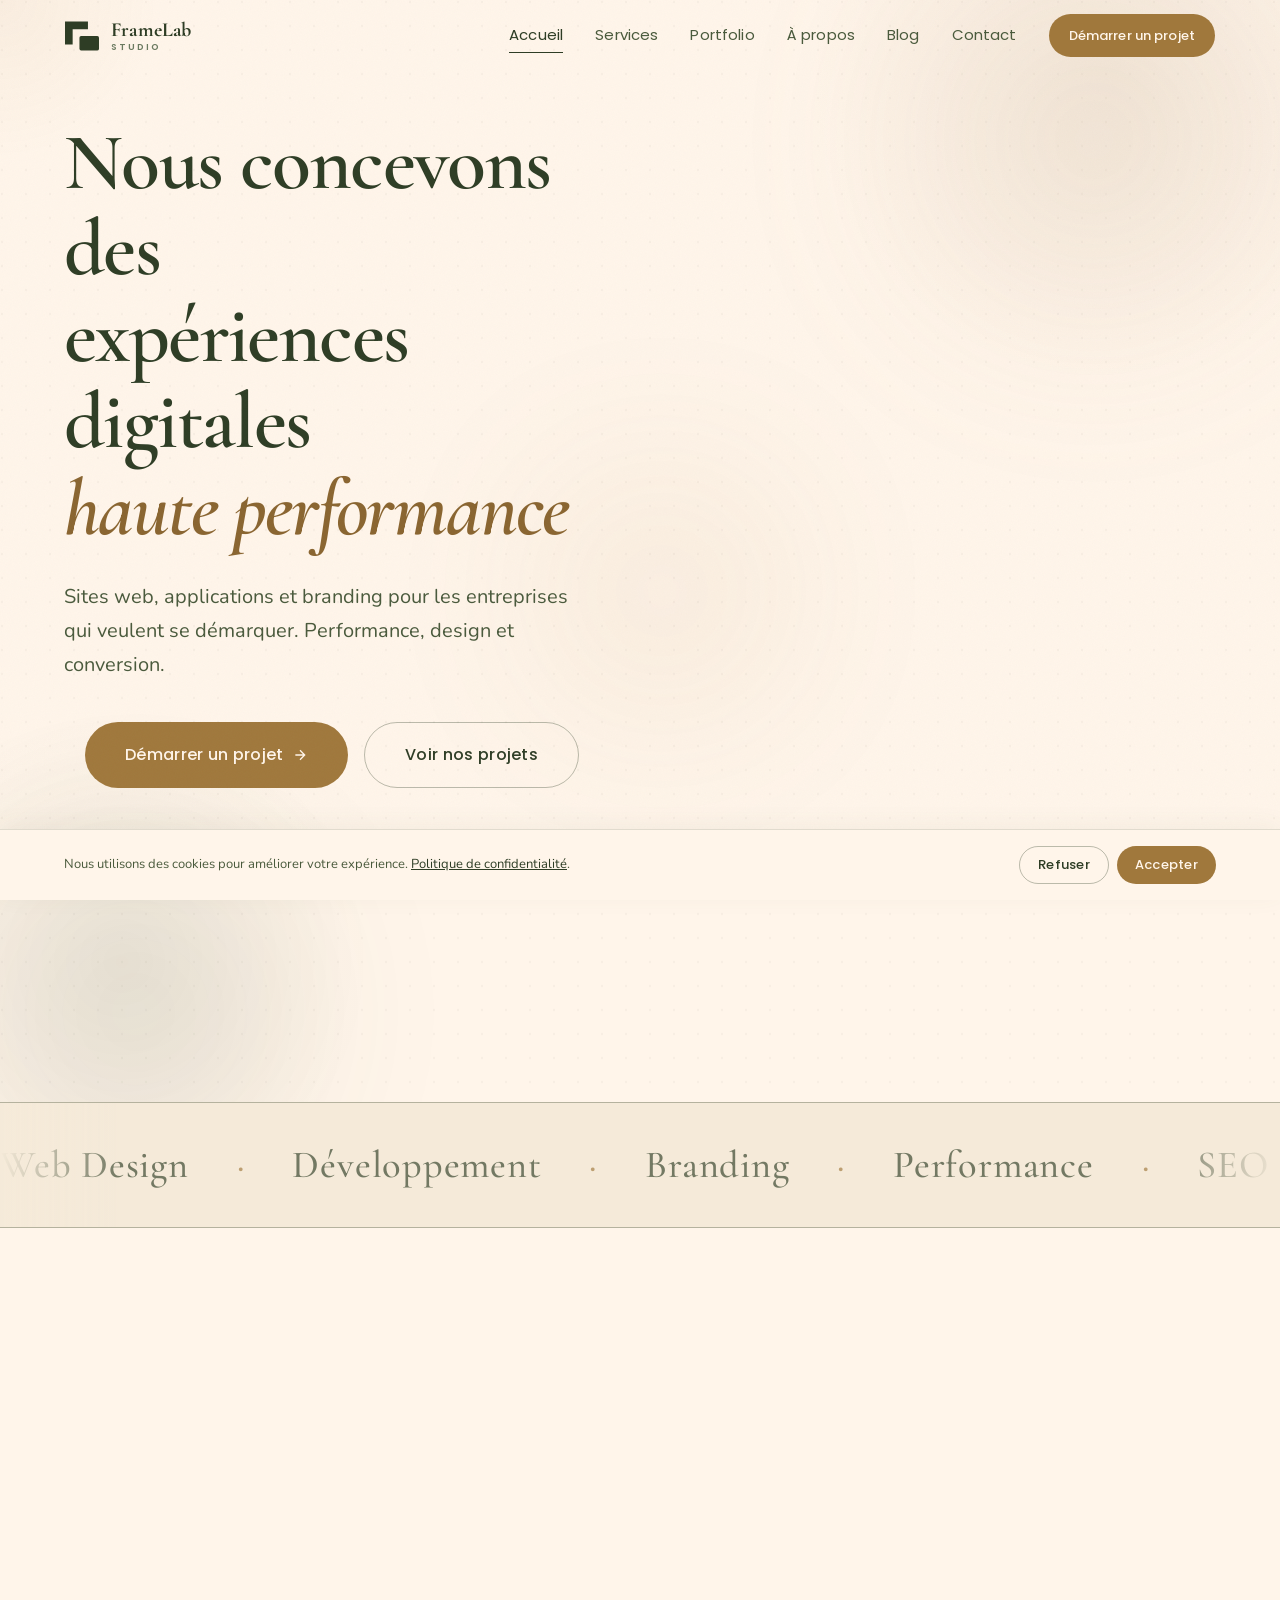
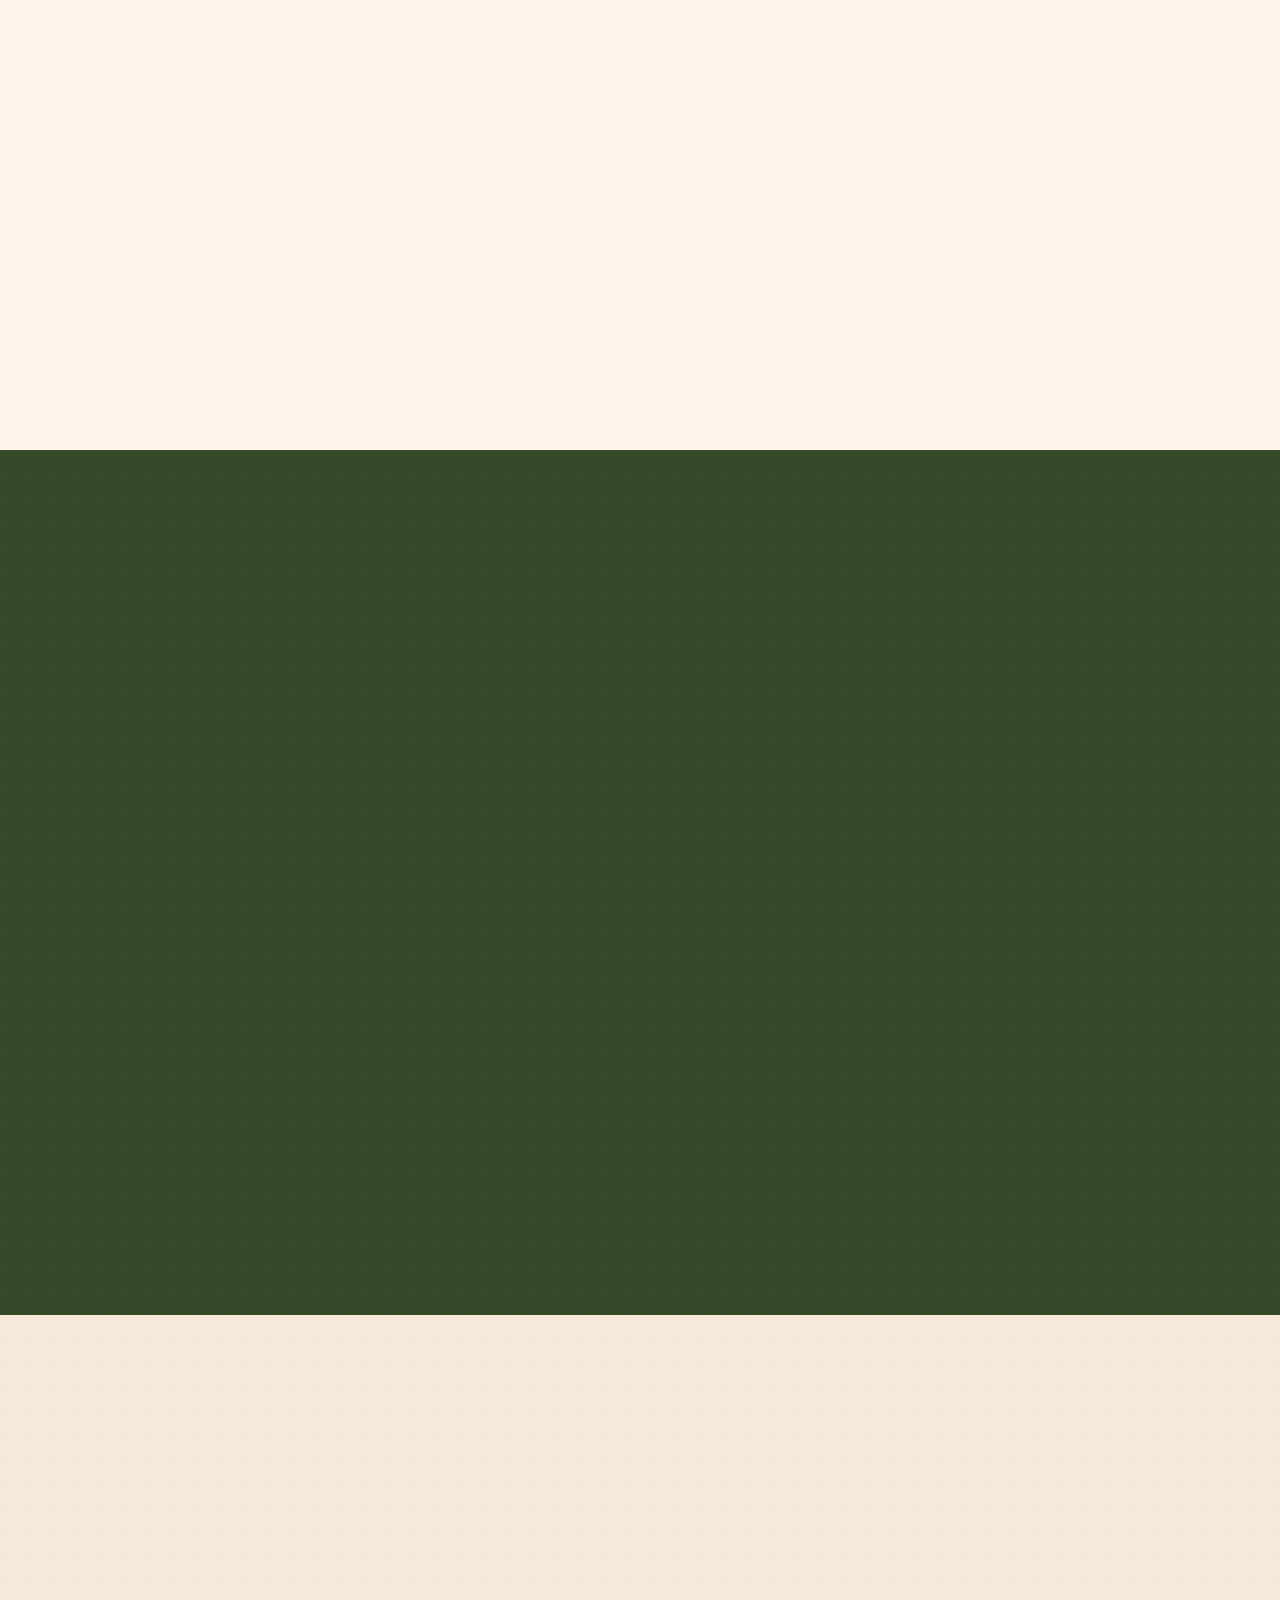
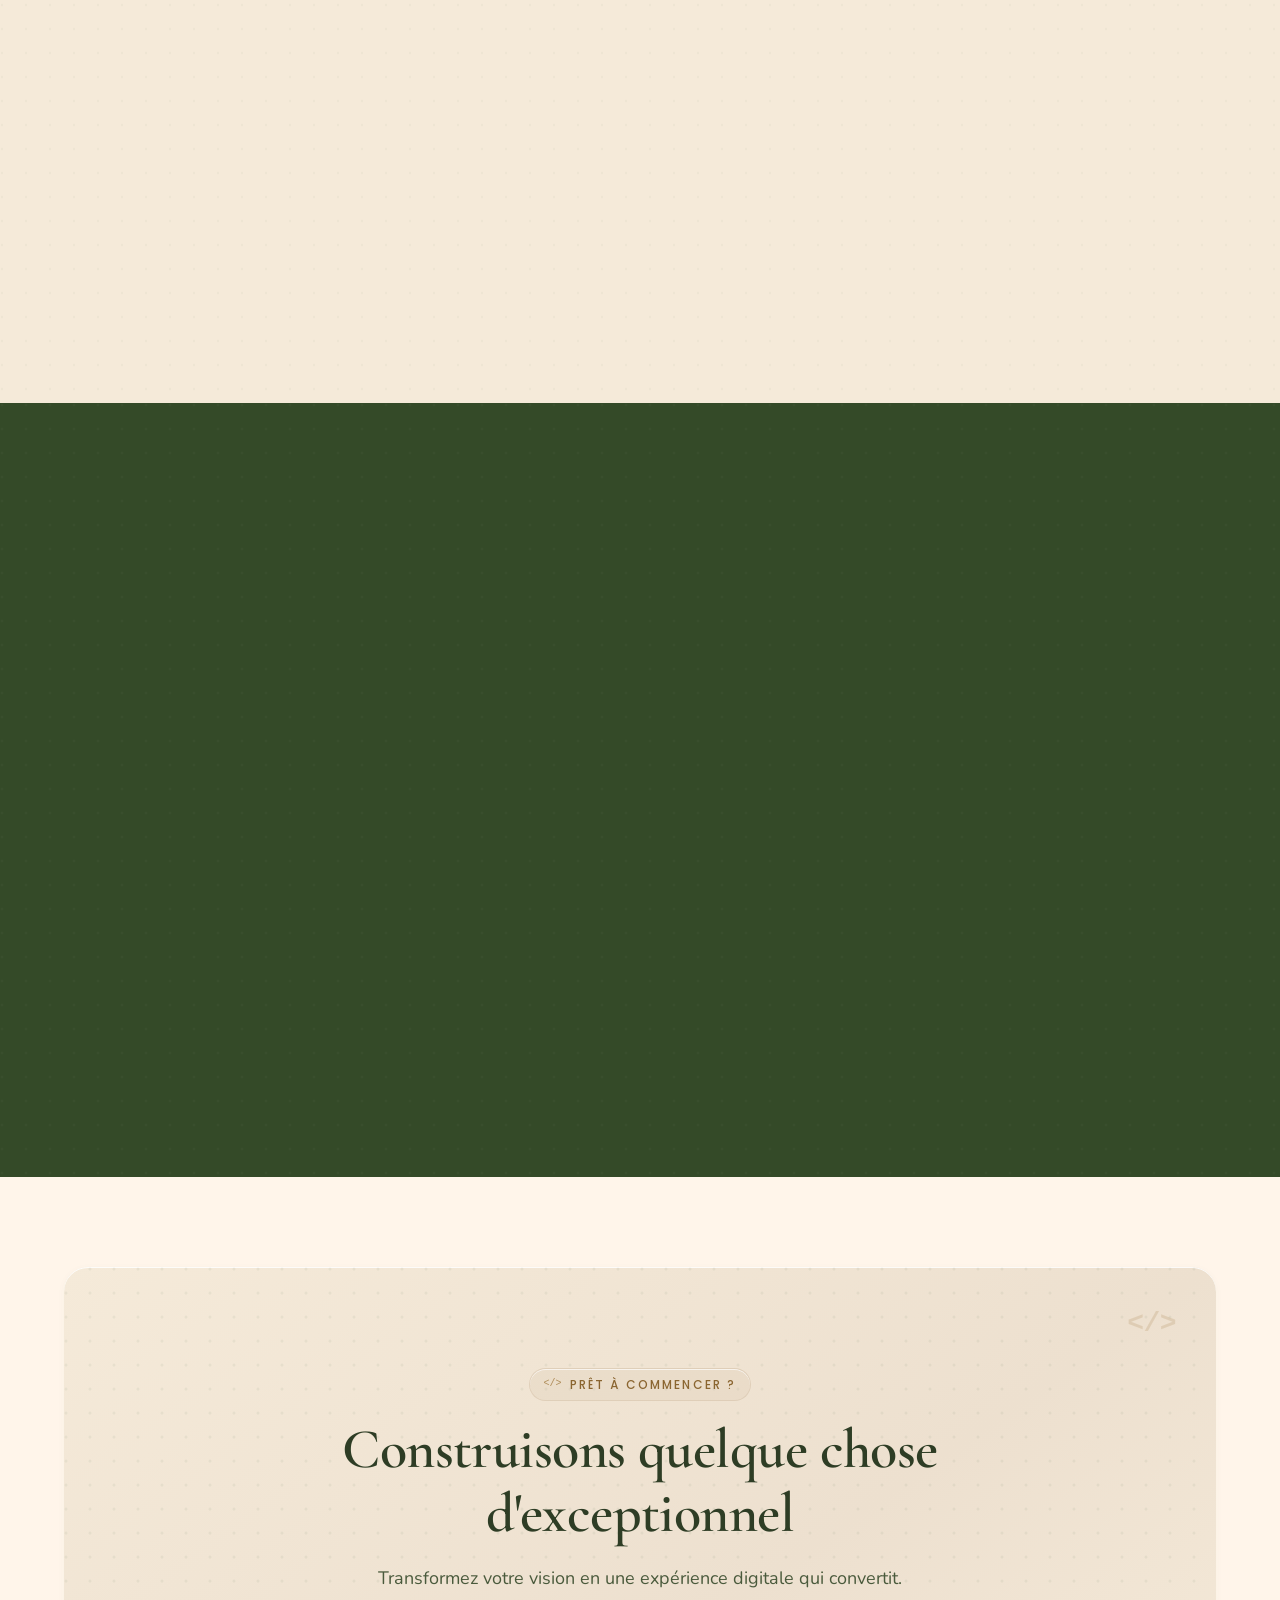
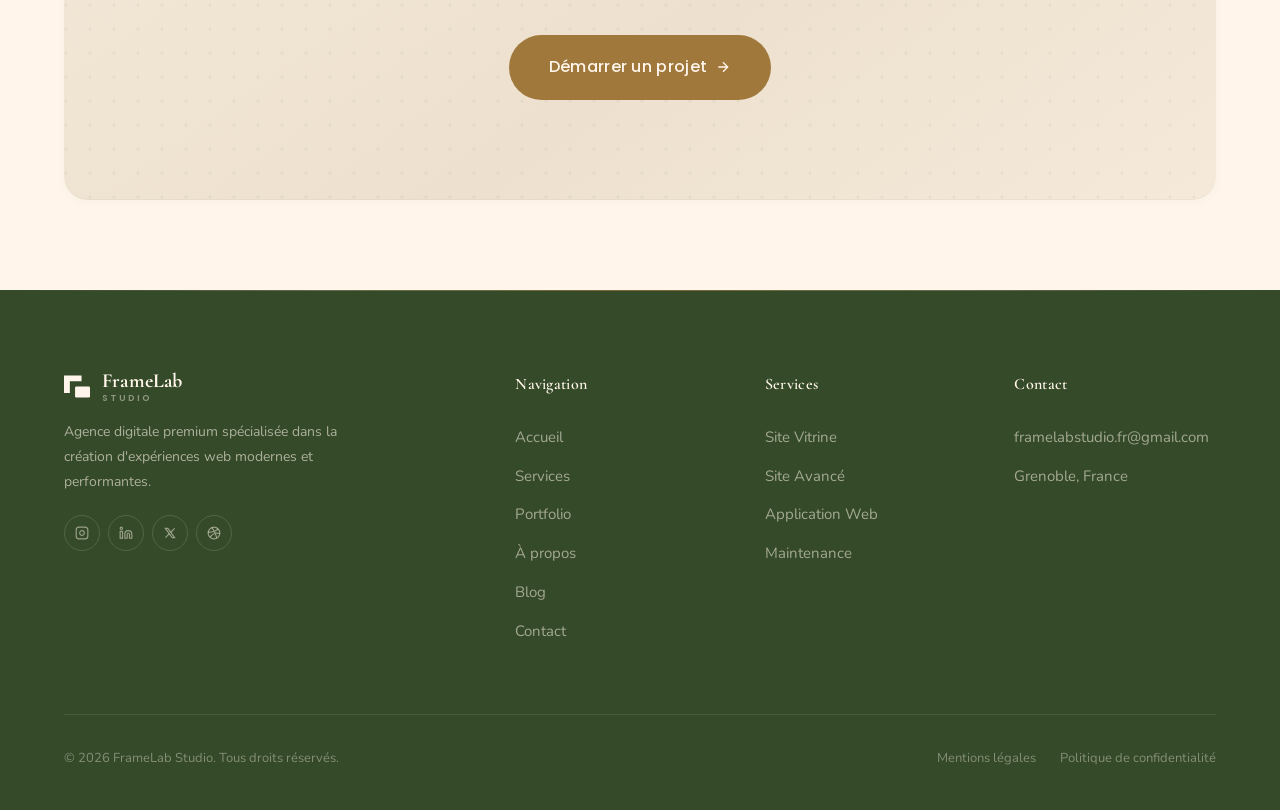
==== index.html @ 29ec0529 "fix: favicon PNG 192/512px pour affichage Google" ====
<!DOCTYPE html>
<html lang="fr">
<head>
  <meta charset="UTF-8">
  <meta name="viewport" content="width=device-width, initial-scale=1.0">
  <meta name="description" content="FrameLab Studio — Agence digitale premium à Grenoble. Sites web haute performance, branding et croissance digitale.">
  <meta name="keywords" content="agence web, création site internet, design premium, développement web, Grenoble, FrameLab Studio">
  <title>FrameLab Studio — Expériences Digitales Haute Performance</title>
  <link rel="icon" type="image/png" href="favicon-192.png" sizes="192x192">
  <link rel="icon" href="favicon.ico" sizes="32x32">
  <link rel="icon" type="image/svg+xml" href="favicon.svg">
  <meta property="og:type" content="website">
  <meta property="og:title" content="FrameLab Studio — Expériences Digitales Haute Performance">
  <meta property="og:description" content="Agence digitale premium. Sites web performants, branding et croissance digitale.">
  <meta property="og:url" content="https://framelabstudio.fr">
  <meta property="og:locale" content="fr_FR">
  <meta property="og:image" content="https://framelabstudio.fr/og-image.svg">
  <meta name="twitter:card" content="summary_large_image">
  <meta name="twitter:title" content="FrameLab Studio — Expériences Digitales Haute Performance">
  <meta name="twitter:description" content="Agence digitale premium. Sites web performants, branding et croissance digitale.">
  <meta name="twitter:image" content="https://framelabstudio.fr/og-image.svg">
  <link rel="apple-touch-icon" href="favicon-192.png">
  <link rel="manifest" href="manifest.json">
  <link rel="canonical" href="https://framelabstudio.fr/">
  <link rel="preconnect" href="https://fonts.googleapis.com">
  <link rel="preconnect" href="https://fonts.gstatic.com" crossorigin>
  <link href="https://fonts.googleapis.com/css2?family=Cormorant+Garamond:ital,wght@0,400;0,500;0,600;0,700;1,400;1,600&family=Nunito:wght@300;400;500;600;700&family=Poppins:wght@300;400;500;600&display=swap" rel="stylesheet">
  <link rel="stylesheet" href="css/style.css">
  <script src="https://cdnjs.cloudflare.com/ajax/libs/three.js/r128/three.min.js" defer></script>
  <script type="application/ld+json">
  {
    "@context": "https://schema.org",
    "@type": "ProfessionalService",
    "name": "FrameLab Studio",
    "description": "Agence digitale premium. Création de sites web haute performance.",
    "url": "https://framelabstudio.fr",
    "email": "framelabstudio.fr@gmail.com",
    "address": {
      "@type": "PostalAddress",
      "addressLocality": "Grenoble",
      "addressCountry": "FR"
    },
    "priceRange": "520€ - 5000€+",
    "sameAs": []
  }
  </script>
  <script defer src="/_vercel/insights/script.js"></script>
  <script defer src="/_vercel/speed-insights/script.js"></script>
</head>
<body>

  <a href="#main-content" class="skip-to-content">Aller au contenu</a>
  <noscript><div class="noscript-notice"><p><strong>JavaScript requis</strong>Ce site nécessite JavaScript pour fonctionner correctement.</p></div></noscript>

  <!-- Loading -->
  <div class="loader">
    <div class="loader-logo">FrameLab Studio</div>
    <div class="loader-bar"><div class="loader-bar-inner"></div></div>
  </div>

  <!-- Navigation -->
  <nav class="navbar" aria-label="Navigation principale">
    <div class="container">
      <a href="index.html" class="nav-logo">
        <svg width="34" height="30" viewBox="0 0 40 34" fill="currentColor" aria-hidden="true"><path d="M0 0H27V9H9V27H0Z"/><rect x="17" y="17" width="23" height="17" rx="2"/></svg>
        <span class="nav-logo-texts"><span class="nav-logo-name">FrameLab</span><span class="nav-logo-sub">Studio</span></span>
      </a>
      <div class="nav-links">
        <a href="index.html" class="active">Accueil</a>
        <a href="services.html">Services</a>
        <a href="portfolio.html">Portfolio</a>
        <a href="about.html">À propos</a>
        <a href="blog.html">Blog</a>
        <a href="contact.html">Contact</a>
        <a href="contact.html" class="nav-cta">Démarrer un projet</a>
      </div>
      <button class="nav-toggle" aria-label="Menu">
        <span></span>
        <span></span>
        <span></span>
      </button>
    </div>
  </nav>

  <main id="main-content">

  <!-- Cursor Follower -->
  <div class="cursor-glow" id="cursor-glow" aria-hidden="true"></div>

  <!-- Scroll Progress SVG -->
  <svg class="scroll-progress-line" aria-hidden="true" viewBox="0 0 100 2000" preserveAspectRatio="none">
    <path class="scroll-path" d="M50 0 Q20 200 50 400 Q80 600 50 800 Q20 1000 50 1200 Q80 1400 50 1600 Q20 1800 50 2000" fill="none" stroke="url(#scrollGrad)" stroke-width="1.5" stroke-dasharray="3000" stroke-dashoffset="3000"/>
    <defs>
      <linearGradient id="scrollGrad" x1="0" y1="0" x2="0" y2="1">
        <stop offset="0%" stop-color="#a0783c" stop-opacity="0.6"/>
        <stop offset="50%" stop-color="#4e5f43" stop-opacity="0.4"/>
        <stop offset="100%" stop-color="#c1a98d" stop-opacity="0.2"/>
      </linearGradient>
    </defs>
  </svg>

  <!-- Hero -->
  <section class="hero">
    <!-- 3D Scene Background -->
    <div id="scene-hero" class="hero-3d-scene" aria-hidden="true"></div>

    <!-- Animated Mesh Gradient Blobs -->
    <div class="mesh-gradient-bg" aria-hidden="true">
      <div class="mesh-blob mesh-blob-1"></div>
      <div class="mesh-blob mesh-blob-2"></div>
      <div class="mesh-blob mesh-blob-3"></div>
    </div>

    <div class="container">
      <div class="hero-layout">
        <div class="hero-content">
          <h1 class="reveal stagger-1" data-text-scramble>
            Nous concevons des<br>expériences digitales<br><em>haute performance</em>
          </h1>
          <p class="hero-desc reveal stagger-2">
            Sites web, applications et branding pour les entreprises qui veulent se démarquer. Performance, design et conversion.
          </p>
          <div class="hero-actions reveal stagger-3">
            <a href="contact.html" class="btn btn-primary btn-lg" data-magnetic>
              Démarrer un projet
              <svg class="btn-icon" width="16" height="16" viewBox="0 0 24 24" fill="none" stroke="currentColor" stroke-width="2"><path d="M5 12h14M12 5l7 7-7 7"/></svg>
            </a>
            <a href="portfolio.html" class="btn btn-secondary btn-lg" data-magnetic>Voir nos projets</a>
          </div>
          <div class="hero-stats reveal stagger-4">
            <div class="hero-stat">
              <h3 data-count="10" data-suffix="+">0+</h3>
              <p>Projets livrés</p>
            </div>
            <div class="hero-stat">
              <h3 data-count="98" data-suffix="%">0%</h3>
              <p>Clients satisfaits</p>
            </div>
            <div class="hero-stat">
              <h3 data-count="2" data-suffix=" ans">0 ans</h3>
              <p>D'expérience</p>
            </div>
          </div>
        </div>

        <!-- Hero visual — Full 3D Scene -->
        <div class="hero-visual reveal stagger-2" aria-hidden="true">
          <div id="scene-hero-visual" class="hero-visual-canvas"></div>
        </div>

      </div>
    </div>
  </section>

  <!-- Marquee -->
  <div class="marquee" aria-hidden="true">
    <div class="marquee-inner">
      <span class="marquee-item">Web Design<span>·</span></span>
      <span class="marquee-item">Développement<span>·</span></span>
      <span class="marquee-item">Branding<span>·</span></span>
      <span class="marquee-item">Performance<span>·</span></span>
      <span class="marquee-item">SEO<span>·</span></span>
      <span class="marquee-item">Innovation<span>·</span></span>
      <span class="marquee-item">Web Design<span>·</span></span>
      <span class="marquee-item">Développement<span>·</span></span>
      <span class="marquee-item">Branding<span>·</span></span>
      <span class="marquee-item">Performance<span>·</span></span>
      <span class="marquee-item">SEO<span>·</span></span>
      <span class="marquee-item">Innovation<span>·</span></span>
    </div>
  </div>

  <!-- Services -->
  <section class="services-section" id="services">
    <div class="container">
      <div class="section-header reveal">
        <span class="overline">Services</span>
        <h2 class="section-title">Des solutions sur mesure</h2>
        <p class="section-desc">Chaque projet est unique. Nous concevons des expériences digitales adaptées à vos objectifs.</p>
      </div>

      <div class="services-grid reveal stagger-1">
        <div class="service-card" data-tilt>
          <div class="service-icon">
            <svg width="24" height="24" viewBox="0 0 24 24" fill="none" stroke="currentColor" stroke-width="1.5" stroke-linecap="round" stroke-linejoin="round"><rect x="2" y="3" width="20" height="14" rx="2"/><line x1="8" y1="21" x2="16" y2="21"/><line x1="12" y1="17" x2="12" y2="21"/></svg>
          </div>
          <h3>Web Design</h3>
          <p>Interfaces élégantes et intuitives qui captivent votre audience et renforcent votre marque.</p>
          <a href="services.html" class="learn-more">En savoir plus <svg width="12" height="12" viewBox="0 0 24 24" fill="none" stroke="currentColor" stroke-width="2"><path d="M5 12h14M12 5l7 7-7 7"/></svg></a>
        </div>
        <div class="service-card">
          <div class="service-icon">
            <svg width="24" height="24" viewBox="0 0 24 24" fill="none" stroke="currentColor" stroke-width="1.5" stroke-linecap="round" stroke-linejoin="round"><polyline points="16 18 22 12 16 6"/><polyline points="8 6 2 12 8 18"/></svg>
          </div>
          <h3>Développement</h3>
          <p>Code propre, performant et scalable. Applications web modernes avec les meilleures technologies.</p>
          <a href="services.html" class="learn-more">En savoir plus <svg width="12" height="12" viewBox="0 0 24 24" fill="none" stroke="currentColor" stroke-width="2"><path d="M5 12h14M12 5l7 7-7 7"/></svg></a>
        </div>
        <div class="service-card">
          <div class="service-icon">
            <svg width="24" height="24" viewBox="0 0 24 24" fill="none" stroke="currentColor" stroke-width="1.5" stroke-linecap="round" stroke-linejoin="round"><circle cx="13.5" cy="6.5" r="2.5"/><path d="M17.5 10.5a4 4 0 0 0-8 0"/><circle cx="8.5" cy="12.5" r="2.5"/><path d="M12.5 16.5a4 4 0 0 0-8 0"/></svg>
          </div>
          <h3>Branding</h3>
          <p>Identité visuelle distinctive qui communique vos valeurs et vous différencie durablement.</p>
          <a href="services.html" class="learn-more">En savoir plus <svg width="12" height="12" viewBox="0 0 24 24" fill="none" stroke="currentColor" stroke-width="2"><path d="M5 12h14M12 5l7 7-7 7"/></svg></a>
        </div>
        <div class="service-card">
          <div class="service-icon">
            <svg width="24" height="24" viewBox="0 0 24 24" fill="none" stroke="currentColor" stroke-width="1.5" stroke-linecap="round" stroke-linejoin="round"><polyline points="22 12 18 12 15 21 9 3 6 12 2 12"/></svg>
          </div>
          <h3>SEO & Performance</h3>
          <p>Optimisation technique et stratégie SEO pour maximiser votre visibilité et vos conversions.</p>
          <a href="services.html" class="learn-more">En savoir plus <svg width="12" height="12" viewBox="0 0 24 24" fill="none" stroke="currentColor" stroke-width="2"><path d="M5 12h14M12 5l7 7-7 7"/></svg></a>
        </div>
      </div>
    </div>
  </section>

  <!-- Portfolio -->
  <section class="portfolio-section" id="portfolio">
    <div class="container">
      <div class="section-header reveal">
        <span class="overline">Portfolio</span>
        <h2 class="section-title">Projets récents</h2>
        <p class="section-desc">Découvrez nos dernières réalisations et l'impact créé pour nos clients.</p>
      </div>

      <div class="portfolio-grid">
        <div class="portfolio-item reveal stagger-1" data-project="air-pizza" data-tilt role="button" tabindex="0" aria-label="Voir le projet Air Pizza">
          <span style="position:absolute;top:16px;right:16px;z-index:2;background:rgba(160,120,60,0.9);color:#fff5ea;font-size:10px;font-weight:600;letter-spacing:0.1em;padding:4px 10px;border-radius:100px;">LIVE</span>
          <div class="portfolio-visual" style="background: linear-gradient(135deg, #8b2500, #c03010);">
            <img src="https://tb-static.uber.com/prod/image-proc/processed_images/a9b7668ec8c55536d63bf005d1e02256/0e8f477e8f858732b95bd74b5e07a538.jpeg" alt="Air Pizza" loading="lazy" style="position:absolute;inset:0;width:100%;height:100%;object-fit:cover;opacity:0.78;">
            <div style="position:absolute;inset:0;background:linear-gradient(135deg,rgba(139,37,0,0.55),rgba(192,48,16,0.3));z-index:1;pointer-events:none;"></div>
            <div style="position:relative;z-index:2;filter:drop-shadow(0 4px 20px rgba(0,0,0,0.45));">
              <svg width="72" height="72" viewBox="0 0 72 72" fill="none" xmlns="http://www.w3.org/2000/svg">
                <circle cx="36" cy="36" r="30" fill="rgba(255,220,130,0.15)" stroke="rgba(255,255,255,0.55)" stroke-width="1.5"/>
                <circle cx="36" cy="36" r="30" fill="none" stroke="rgba(255,230,180,0.35)" stroke-width="6"/>
                <line x1="36" y1="6" x2="36" y2="66" stroke="rgba(255,255,255,0.28)" stroke-width="1.5"/>
                <line x1="10" y1="21" x2="62" y2="51" stroke="rgba(255,255,255,0.28)" stroke-width="1.5"/>
                <line x1="10" y1="51" x2="62" y2="21" stroke="rgba(255,255,255,0.28)" stroke-width="1.5"/>
                <circle cx="36" cy="22" r="5" fill="rgba(220,60,30,0.7)" stroke="rgba(255,255,255,0.65)" stroke-width="1.2"/>
                <circle cx="22" cy="43" r="4.5" fill="rgba(220,60,30,0.7)" stroke="rgba(255,255,255,0.65)" stroke-width="1.2"/>
                <circle cx="50" cy="43" r="4.5" fill="rgba(220,60,30,0.7)" stroke="rgba(255,255,255,0.65)" stroke-width="1.2"/>
                <circle cx="36" cy="50" r="4" fill="rgba(220,60,30,0.7)" stroke="rgba(255,255,255,0.65)" stroke-width="1.2"/>
                <circle cx="28" cy="30" r="2" fill="rgba(255,255,255,0.42)"/>
                <circle cx="44" cy="30" r="2" fill="rgba(255,255,255,0.42)"/>
                <circle cx="36" cy="36" r="2" fill="rgba(255,255,255,0.42)"/>
              </svg>
            </div>
          </div>
          <div class="portfolio-overlay">
            <h3>Air Pizza</h3>
            <p>Site Vitrine Multi-villes</p>
            <span class="portfolio-link">Voir le projet <svg width="12" height="12" viewBox="0 0 24 24" fill="none" stroke="currentColor" stroke-width="2"><path d="M5 12h14M12 5l7 7-7 7"/></svg></span>
          </div>
        </div>
        <div class="portfolio-item reveal stagger-2" data-project="owaffle" data-tilt role="button" tabindex="0" aria-label="Voir le projet O'waffle">
          <span style="position:absolute;top:16px;right:16px;z-index:2;background:rgba(160,120,60,0.9);color:#fff5ea;font-size:10px;font-weight:600;letter-spacing:0.1em;padding:4px 10px;border-radius:100px;">LIVE</span>
          <div class="portfolio-visual" style="background: linear-gradient(135deg, #7a4a0a, #b07820);">
            <img src="https://rs-menus-api.roocdn.com/images/66e1e897-a5dc-4934-9b47-82d196e993bf/image.jpeg?width=1200&height=630&fit=crop" alt="O'waffle" loading="lazy" style="position:absolute;inset:0;width:100%;height:100%;object-fit:cover;opacity:0.78;">
            <div style="position:absolute;inset:0;background:linear-gradient(135deg,rgba(122,74,10,0.55),rgba(176,120,32,0.3));z-index:1;pointer-events:none;"></div>
            <div style="position:relative;z-index:2;filter:drop-shadow(0 4px 20px rgba(0,0,0,0.45));">
              <svg width="72" height="72" viewBox="0 0 72 72" fill="none" xmlns="http://www.w3.org/2000/svg">
                <rect x="6" y="6" width="60" height="60" rx="6" fill="rgba(255,220,130,0.15)" stroke="rgba(255,255,255,0.55)" stroke-width="1.5"/>
                <line x1="6" y1="21" x2="66" y2="21" stroke="rgba(255,255,255,0.38)" stroke-width="1.5"/>
                <line x1="6" y1="36" x2="66" y2="36" stroke="rgba(255,255,255,0.38)" stroke-width="1.5"/>
                <line x1="6" y1="51" x2="66" y2="51" stroke="rgba(255,255,255,0.38)" stroke-width="1.5"/>
                <line x1="21" y1="6" x2="21" y2="66" stroke="rgba(255,255,255,0.38)" stroke-width="1.5"/>
                <line x1="36" y1="6" x2="36" y2="66" stroke="rgba(255,255,255,0.38)" stroke-width="1.5"/>
                <line x1="51" y1="6" x2="51" y2="66" stroke="rgba(255,255,255,0.38)" stroke-width="1.5"/>
                <rect x="8.5" y="8.5" width="10" height="10" rx="2" fill="rgba(255,255,255,0.14)"/>
                <rect x="23.5" y="8.5" width="10" height="10" rx="2" fill="rgba(255,255,255,0.14)"/>
                <rect x="38.5" y="8.5" width="10" height="10" rx="2" fill="rgba(255,255,255,0.14)"/>
                <rect x="53.5" y="8.5" width="10" height="10" rx="2" fill="rgba(255,255,255,0.14)"/>
                <rect x="8.5" y="23.5" width="10" height="10" rx="2" fill="rgba(255,255,255,0.14)"/>
                <rect x="23.5" y="23.5" width="10" height="10" rx="2" fill="rgba(255,255,255,0.14)"/>
                <rect x="38.5" y="23.5" width="10" height="10" rx="2" fill="rgba(255,255,255,0.14)"/>
                <rect x="53.5" y="23.5" width="10" height="10" rx="2" fill="rgba(255,255,255,0.14)"/>
                <rect x="8.5" y="38.5" width="10" height="10" rx="2" fill="rgba(255,255,255,0.14)"/>
                <rect x="23.5" y="38.5" width="10" height="10" rx="2" fill="rgba(255,255,255,0.14)"/>
                <rect x="38.5" y="38.5" width="10" height="10" rx="2" fill="rgba(255,255,255,0.14)"/>
                <rect x="53.5" y="38.5" width="10" height="10" rx="2" fill="rgba(255,255,255,0.14)"/>
                <rect x="8.5" y="53.5" width="10" height="10" rx="2" fill="rgba(255,255,255,0.14)"/>
                <rect x="23.5" y="53.5" width="10" height="10" rx="2" fill="rgba(255,255,255,0.14)"/>
                <rect x="38.5" y="53.5" width="10" height="10" rx="2" fill="rgba(255,255,255,0.14)"/>
                <rect x="53.5" y="53.5" width="10" height="10" rx="2" fill="rgba(255,255,255,0.14)"/>
              </svg>
            </div>
          </div>
          <div class="portfolio-overlay">
            <h3>O'waffle</h3>
            <p>Site Vitrine Restauration</p>
            <span class="portfolio-link">Voir le projet <svg width="12" height="12" viewBox="0 0 24 24" fill="none" stroke="currentColor" stroke-width="2"><path d="M5 12h14M12 5l7 7-7 7"/></svg></span>
          </div>
        </div>
      </div>

      <div style="text-align:center;margin-top:48px;" class="reveal">
        <a href="portfolio.html" class="btn btn-secondary">Voir tous les projets
          <svg class="btn-icon" width="16" height="16" viewBox="0 0 24 24" fill="none" stroke="currentColor" stroke-width="2"><path d="M5 12h14M12 5l7 7-7 7"/></svg>
        </a>
      </div>
    </div>
  </section>

  <!-- Why -->
  <section class="why-section">
    <div class="container">
      <div class="section-header center reveal">
        <span class="overline">Pourquoi nous</span>
        <h2 class="section-title">L'excellence à chaque pixel</h2>
      </div>

      <div class="why-grid reveal">
        <div class="why-card">
          <div class="why-icon"><svg width="24" height="24" viewBox="0 0 24 24" fill="none" stroke="currentColor" stroke-width="1.5"><polygon points="13 2 3 14 12 14 11 22 21 10 12 10 13 2"/></svg></div>
          <h3>Ultra rapide</h3>
          <p>Performance optimale, temps de chargement inférieurs à 1 seconde.</p>
        </div>
        <div class="why-card">
          <div class="why-icon"><svg width="24" height="24" viewBox="0 0 24 24" fill="none" stroke="currentColor" stroke-width="1.5"><rect x="2" y="3" width="20" height="14" rx="2"/><line x1="8" y1="21" x2="16" y2="21"/><line x1="12" y1="17" x2="12" y2="21"/></svg></div>
          <h3>Design moderne</h3>
          <p>Interfaces épurées et contemporaines qui captivent votre audience.</p>
        </div>
        <div class="why-card">
          <div class="why-icon"><svg width="24" height="24" viewBox="0 0 24 24" fill="none" stroke="currentColor" stroke-width="1.5"><polyline points="22 12 18 12 15 21 9 3 6 12 2 12"/></svg></div>
          <h3>SEO optimisé</h3>
          <p>Stratégie SEO intégrée pour maximiser votre visibilité en ligne.</p>
        </div>
        <div class="why-card">
          <div class="why-icon"><svg width="24" height="24" viewBox="0 0 24 24" fill="none" stroke="currentColor" stroke-width="1.5"><rect x="2" y="2" width="20" height="8" rx="2"/><rect x="2" y="14" width="20" height="8" rx="2"/><circle cx="6" cy="6" r="1"/><circle cx="6" cy="18" r="1"/></svg></div>
          <h3>Scalable</h3>
          <p>Architecture flexible qui évolue avec votre entreprise.</p>
        </div>
      </div>
    </div>
  </section>

  <!-- Testimonials -->
  <section class="testimonials-section">
    <div class="container">
      <div class="section-header center reveal">
        <span class="overline">Témoignages</span>
        <h2 class="section-title">Ce que disent nos clients</h2>
      </div>

      <div class="testimonials-grid reveal">
        <div class="testimonial-card">
          <div class="testimonial-quote">"</div>
          <p class="testimonial-text">FrameLab Studio a transformé notre présence digitale. Le résultat dépasse toutes nos attentes. Un travail d'une qualité exceptionnelle.</p>
          <div class="testimonial-author">
            <div class="testimonial-avatar">SL</div>
            <div class="testimonial-info">
              <h4>Sophie Laurent</h4>
              <p>CEO — Luxe Hôtel & Spa</p>
            </div>
          </div>
        </div>
        <div class="testimonial-card">
          <div class="testimonial-quote">"</div>
          <p class="testimonial-text">Professionnalisme, réactivité et créativité. Notre application a été livrée dans les délais avec une qualité irréprochable.</p>
          <div class="testimonial-author">
            <div class="testimonial-avatar">MD</div>
            <div class="testimonial-info">
              <h4>Marc Dubois</h4>
              <p>CTO — NeoBank</p>
            </div>
          </div>
        </div>
        <div class="testimonial-card">
          <div class="testimonial-quote">"</div>
          <p class="testimonial-text">Notre boutique en ligne a vu ses conversions augmenter de 200% grâce au design de FrameLab. Une équipe talentueuse.</p>
          <div class="testimonial-author">
            <div class="testimonial-avatar">CM</div>
            <div class="testimonial-info">
              <h4>Claire Martin</h4>
              <p>Fondatrice — Maison Élégance</p>
            </div>
          </div>
        </div>
      </div>
    </div>
  </section>

  <!-- CTA -->
  <section class="cta-section">
    <div class="container">
      <div class="cta-box reveal-scale">
        <span class="overline">Prêt à commencer ?</span>
        <h2 class="section-title">Construisons quelque chose<br>d'exceptionnel</h2>
        <p class="section-desc">Transformez votre vision en une expérience digitale qui convertit.</p>
        <a href="contact.html" class="btn btn-primary btn-lg">
          Démarrer un projet
          <svg class="btn-icon" width="16" height="16" viewBox="0 0 24 24" fill="none" stroke="currentColor" stroke-width="2"><path d="M5 12h14M12 5l7 7-7 7"/></svg>
        </a>
      </div>
    </div>
  </section>

  <!-- Footer -->
  <footer class="footer">
    <div class="container">
      <div class="footer-grid">
        <div class="footer-brand">
          <a href="index.html" class="nav-logo">
            <svg width="26" height="23" viewBox="0 0 40 34" fill="currentColor" aria-hidden="true"><path d="M0 0H27V9H9V27H0Z"/><rect x="17" y="17" width="23" height="17" rx="2"/></svg>
            <span class="nav-logo-texts"><span class="nav-logo-name">FrameLab</span><span class="nav-logo-sub">Studio</span></span>
          </a>
          <p>Agence digitale premium spécialisée dans la création d'expériences web modernes et performantes.</p>
          <div class="footer-socials">
            <a href="#" class="footer-social-link" aria-label="Instagram"><svg aria-hidden="true" width="14" height="14" viewBox="0 0 24 24" fill="none" stroke="currentColor" stroke-width="2"><rect x="2" y="2" width="20" height="20" rx="5"/><path d="M16 11.37A4 4 0 1 1 12.63 8 4 4 0 0 1 16 11.37z"/><line x1="17.5" y1="6.5" x2="17.51" y2="6.5"/></svg><span class="sr-only">Instagram</span></a>
            <a href="#" class="footer-social-link" aria-label="LinkedIn"><svg aria-hidden="true" width="14" height="14" viewBox="0 0 24 24" fill="none" stroke="currentColor" stroke-width="2"><path d="M16 8a6 6 0 0 1 6 6v7h-4v-7a2 2 0 0 0-4 0v7h-4v-7a6 6 0 0 1 6-6z"/><rect x="2" y="9" width="4" height="12"/><circle cx="4" cy="4" r="2"/></svg><span class="sr-only">LinkedIn</span></a>
            <a href="#" class="footer-social-link" aria-label="X (Twitter)"><svg aria-hidden="true" width="14" height="14" viewBox="0 0 24 24" fill="none" stroke="currentColor" stroke-width="2"><path d="M4 4l11.733 16h4.267l-11.733-16z"/><path d="M4 20l6.768-6.768"/><path d="M20 4l-6.768 6.768"/></svg><span class="sr-only">X (Twitter)</span></a>
            <a href="#" class="footer-social-link" aria-label="Dribbble"><svg aria-hidden="true" width="14" height="14" viewBox="0 0 24 24" fill="none" stroke="currentColor" stroke-width="2"><circle cx="12" cy="12" r="10"/><path d="M8.56 2.75c4.37 6.03 6.02 9.42 8.03 17.72m2.54-15.38c-3.72 4.35-8.94 5.66-16.88 5.85m19.5 1.9c-3.5-.93-6.63-.82-8.94 0-2.58.92-5.01 2.86-7.44 6.32"/></svg><span class="sr-only">Dribbble</span></a>
          </div>
        </div>
        <div class="footer-column">
          <h4>Navigation</h4>
          <a href="index.html">Accueil</a>
          <a href="services.html">Services</a>
          <a href="portfolio.html">Portfolio</a>
          <a href="about.html">À propos</a>
          <a href="blog.html">Blog</a>
          <a href="contact.html">Contact</a>
        </div>
        <div class="footer-column">
          <h4>Services</h4>
          <a href="services.html">Site Vitrine</a>
          <a href="services.html">Site Avancé</a>
          <a href="services.html">Application Web</a>
          <a href="services.html">Maintenance</a>
        </div>
        <div class="footer-column">
          <h4>Contact</h4>
          <a href="mailto:framelabstudio.fr@gmail.com">framelabstudio.fr@gmail.com</a>
          
          <a>Grenoble, France</a>
        </div>
      </div>
      <div class="footer-bottom">
        <p>&copy; 2026 FrameLab Studio. Tous droits réservés.</p>
        <div class="footer-legal">
          <a href="mentions-legales.html">Mentions légales</a>
          <a href="politique-confidentialite.html">Politique de confidentialité</a>
        </div>
      </div>
    </div>
  </footer>

  </main>

  <!-- Cookie Banner -->
  <div class="cookie-banner" id="cookie-banner" role="region" aria-label="Consentement cookies">
    <div class="container">
      <p class="cookie-text">Nous utilisons des cookies pour améliorer votre expérience. <a href="politique-confidentialite.html">Politique de confidentialité</a>.</p>
      <div class="cookie-buttons">
        <button class="btn btn-secondary" id="cookie-reject">Refuser</button>
        <button class="btn btn-primary" id="cookie-accept">Accepter</button>
      </div>
    </div>
  </div>

  <!-- Case Study Modal -->
  <div class="case-study-modal">
    <button class="case-study-close">&times;</button>
    <div class="case-study-content"></div>
  </div>

  <script src="js/main.js" defer></script>
  <script src="js/scene3d.js" defer></script>
</body>
</html>
---- css/style.css ----
/* ============================================
   FrameLab Studio — Aesthetic Minimalism DA
   Extracted from: Green Beige Perfume Presentation
   Palette: sage green, warm cream, caramel tan
   ============================================ */

/* --- Reset --- */
*, *::before, *::after {
  margin: 0;
  padding: 0;
  box-sizing: border-box;
}

:root {
  /* === DA Colors === */
  --bg: #fff5ea;
  --bg-elevated: #fff9f1;
  --bg-card: rgba(78, 95, 67, 0.04);
  --bg-card-hover: rgba(78, 95, 67, 0.08);
  --bg-dark: #344a28;
  --bg-dark-deep: #263820;
  --surface: #f5ead9;
  --surface-alt: #ede0cf;
  --text: #2e3d25;
  --text-secondary: #4a5a3c;
  --text-muted: #6b7a60;
  --text-light: #fff5ea;
  --border: rgba(46, 61, 37, 0.14);
  --border-hover: rgba(46, 61, 37, 0.32);
  --accent: #4e5f43;
  --tan: #c1a98d;
  --tan-light: #d1bca1;
  --tan-dark: #8a6530;
  --gold: #a0783c;
  --gold-light: rgba(160, 120, 60, 0.12);
  --gold-hover: #8a6228;
  --radius-sm: 8px;
  --radius: 12px;
  --radius-lg: 16px;
  --radius-xl: 24px;
  --radius-pill: 100px;
  --font-heading: 'Cormorant Garamond', 'Georgia', 'Times New Roman', serif;
  --font-body: 'Nunito', 'Poppins', -apple-system, BlinkMacSystemFont, 'Segoe UI', system-ui, sans-serif;
  --font-accent: 'Poppins', 'Nunito', sans-serif;
  --ease: cubic-bezier(0.25, 0.1, 0.25, 1);
  --ease-out: cubic-bezier(0.0, 0.0, 0.2, 1);
  --transition: 400ms var(--ease);
  --transition-fast: 250ms var(--ease);
  --container: 1440px;
  --section-py: clamp(80px, 10vh, 140px);
  --nav-h: 72px;
}

html {
  scroll-behavior: smooth;
  font-size: 16px;
  -webkit-font-smoothing: antialiased;
  -moz-osx-font-smoothing: grayscale;
  text-rendering: optimizeLegibility;
}

body {
  font-family: var(--font-body);
  background: var(--bg);
  color: var(--text);
  line-height: 1.78;
  overflow-x: hidden;
}

a { text-decoration: none; color: inherit; }
ul { list-style: none; }
img { max-width: 100%; display: block; }
button, input, textarea, select { font-family: var(--font-body); }

::selection {
  background: rgba(78, 95, 67, 0.2);
  color: var(--text);
}

/* --- Layout --- */
.container {
  max-width: var(--container);
  margin: 0 auto;
  padding: 0 24px;
}
@media (min-width: 768px)  { .container { padding: 0 40px; } }
@media (min-width: 1024px) { .container { padding: 0 64px; } }
@media (min-width: 1440px) { .container { padding: 0 80px; } }
@media (min-width: 1920px) { .container { padding: 0 96px; } }

/* --- Skip Link --- */
.skip-to-content {
  position: absolute; top: -100%; left: 16px;
  padding: 12px 24px; background: var(--bg-dark); color: var(--text-light);
  border-radius: var(--radius-sm); z-index: 100001; font-size: 14px; font-weight: 600;
  transition: top 0.3s;
}
.skip-to-content:focus { top: 16px; }

/* --- Noscript --- */
.noscript-notice {
  position: fixed; inset: 0; z-index: 100001; background: var(--bg);
  display: flex; align-items: center; justify-content: center; text-align: center; padding: 40px;
}
.noscript-notice p { font-size: 18px; color: var(--text-secondary); max-width: 500px; line-height: 1.7; }
.noscript-notice strong { display: block; font-size: 24px; color: var(--text); margin-bottom: 16px; }

/* --- Loading Screen --- */
.loader {
  position: fixed; inset: 0; background: var(--bg); z-index: 100000;
  display: flex; align-items: center; justify-content: center; flex-direction: column; gap: 24px;
  transition: opacity 0.8s var(--ease-out), visibility 0.8s var(--ease-out);
}
.loader.hidden { opacity: 0; visibility: hidden; pointer-events: none; }
.loader-logo {
  font-family: var(--font-heading); font-size: 28px; font-weight: 600;
  letter-spacing: 0.02em; color: var(--text); animation: loaderPulse 2s ease-in-out infinite;
}
.loader-bar { width: 120px; height: 1px; background: var(--border); overflow: hidden; }
.loader-bar-inner { width: 0%; height: 100%; background: var(--tan); animation: loaderProgress 1.8s var(--ease) forwards; }

@keyframes loaderPulse { 0%, 100% { opacity: 0.4; } 50% { opacity: 1; } }
@keyframes loaderProgress { 0% { width: 0; } 100% { width: 100%; } }

/* ================================
   NAVIGATION
   ================================ */
.navbar {
  position: fixed; top: 0; left: 0; right: 0; z-index: 1000;
  height: var(--nav-h); display: flex; align-items: center;
  transition: background 0.5s var(--ease), border-color 0.5s var(--ease), backdrop-filter 0.5s var(--ease);
  border-bottom: 1px solid transparent;
}
.navbar.scrolled {
  background: rgba(255, 245, 234, 0.85);
  backdrop-filter: blur(20px) saturate(180%);
  -webkit-backdrop-filter: blur(20px) saturate(180%);
  border-bottom-color: var(--border);
}
.navbar .container { display: flex; align-items: center; justify-content: space-between; width: 100%; }

.nav-logo {
  display: flex; align-items: center; gap: 12px;
  font-family: var(--font-heading); font-weight: 700;
  letter-spacing: 0.01em; color: var(--text);
  text-decoration: none;
}
.nav-logo svg { flex-shrink: 0; color: var(--text); }
.nav-logo-texts {
  display: flex; flex-direction: column; line-height: 1.15;
}
.nav-logo-name {
  font-family: var(--font-heading); font-size: 20px; font-weight: 700;
  letter-spacing: 0.01em; color: var(--text);
}
.nav-logo-sub {
  font-family: var(--font-accent); font-size: 9px; font-weight: 600;
  letter-spacing: 0.22em; text-transform: uppercase; color: var(--text-muted);
}
.footer .nav-logo { color: var(--text-light); }
.footer .nav-logo svg { color: var(--text-light); }
.footer .nav-logo-name { color: var(--text-light); }
.footer .nav-logo-sub { color: rgba(255, 245, 234, 0.45); }

.nav-links { display: flex; align-items: center; gap: 32px; }
.nav-links a {
  font-family: var(--font-accent); font-size: 15px; font-weight: 400;
  color: var(--text-secondary); transition: color var(--transition-fast); letter-spacing: 0.01em;
}
.nav-links a:hover, .nav-links a.active { color: var(--text); }

.nav-cta {
  padding: 10px 20px !important; background: var(--gold) !important;
  color: var(--text-light) !important; border-radius: var(--radius-pill) !important;
  font-size: 13px !important; font-weight: 500 !important;
  transition: all var(--transition-fast) !important;
}
.nav-cta:hover { background: var(--gold-hover) !important; transform: translateY(-1px) !important; }

.nav-toggle { display: none; flex-direction: column; gap: 5px; background: none; border: none; padding: 4px; cursor: pointer; }
.nav-toggle span { display: block; width: 24px; height: 1.5px; background: var(--text); transition: all 0.3s ease; }
.nav-toggle.active span:nth-child(1) { transform: rotate(45deg) translate(4px, 5px); }
.nav-toggle.active span:nth-child(2) { opacity: 0; }
.nav-toggle.active span:nth-child(3) { transform: rotate(-45deg) translate(4px, -5px); }

/* ================================
   BUTTONS
   ================================ */
.btn {
  display: inline-flex; align-items: center; gap: 8px;
  padding: 14px 28px; border-radius: var(--radius-pill);
  font-family: var(--font-accent); font-size: 15px; font-weight: 500;
  letter-spacing: 0.02em; transition: all var(--transition-fast);
  border: none; cursor: pointer; white-space: nowrap;
}
.btn-primary { background: var(--gold); color: var(--text-light); }
.btn-primary:hover {
  background: var(--gold-hover); transform: translateY(-2px);
  box-shadow: 0 8px 24px rgba(160, 120, 60, 0.28);
}
.btn-secondary { background: transparent; color: var(--text); border: 1.5px solid var(--border-hover); }
.btn-secondary:hover { border-color: var(--text); background: rgba(78, 95, 67, 0.04); }
.btn-lg { padding: 18px 40px; font-size: 16px; }
.btn-sm { padding: 10px 20px; font-size: 14px; }
.btn-icon { width: 16px; height: 16px; transition: transform 0.3s var(--ease); }
.btn:hover .btn-icon { transform: translateX(3px); }

/* ================================
   OVERLINE & SECTION HEADERS
   ================================ */
.overline {
  display: inline-flex; align-items: center; gap: 8px;
  font-family: var(--font-accent);
  font-size: 12px; font-weight: 500; letter-spacing: 0.15em;
  text-transform: uppercase; color: var(--tan-dark); margin-bottom: 16px;
}
.overline::before {
  content: '</>';
  font-family: 'Courier New', 'Courier', monospace;
  font-size: 10px; letter-spacing: 0;
  color: var(--gold); opacity: 0.8;
  text-transform: none;
}
.section-header { margin-bottom: 64px; }
.section-header.center { text-align: center; }
.section-header.center p { margin-left: auto; margin-right: auto; }
.section-header.center::before {
  content: '';
  display: block;
  width: 36px; height: 2px;
  background: var(--gold);
  margin: 0 auto 20px;
  border-radius: 2px;
  opacity: 0.75;
}
.section-title {
  font-family: var(--font-heading); font-size: clamp(36px, 5vw, 56px);
  font-weight: 600; letter-spacing: -0.01em; line-height: 1.15;
  color: var(--text); margin-bottom: 16px;
}
.section-desc { font-size: 18px; color: var(--text-secondary); max-width: 580px; line-height: 1.85; }

/* ================================
   HERO
   ================================ */
.hero {
  min-height: 100vh; display: flex; align-items: center; justify-content: flex-start;
  text-align: left; padding: 120px 0 80px; position: relative; overflow: hidden;
  background: var(--bg);
}
.hero::before {
  content: ''; position: absolute; top: -20%; right: -10%;
  width: 600px; height: 600px;
  background: radial-gradient(ellipse, rgba(193, 169, 141, 0.15) 0%, transparent 70%);
  pointer-events: none;
}
.hero::after {
  content: ''; position: absolute; bottom: -10%; left: -10%;
  width: 500px; height: 500px;
  background: radial-gradient(ellipse, rgba(78, 95, 67, 0.08) 0%, transparent 70%);
  pointer-events: none;
}
/* Hero 2-col layout */
.hero-layout {
  display: grid;
  grid-template-columns: 1fr 1fr;
  gap: 80px;
  align-items: center;
  width: 100%;
  position: relative; z-index: 1;
}
.hero-content { max-width: none; margin: 0; }
.hero-desc { margin-left: 0; margin-right: 0; }
.hero-actions { justify-content: flex-start; }
.hero-stats { justify-content: flex-start; }
/* Hero visuel - 3D Canvas */
.hero-visual {
  position: relative;
  display: flex; align-items: stretch;
  min-height: 480px;
  height: 100%;
}
.hero-visual-canvas {
  width: 100%;
  height: 100%;
  min-height: 480px;
  position: relative;
  border-radius: var(--radius-xl);
  overflow: hidden;
}
.hero-visual-canvas canvas {
  position: absolute;
  inset: 0;
  width: 100% !important;
  height: 100% !important;
  display: block;
}

.hero-badge {
  display: inline-flex; align-items: center; gap: 8px;
  padding: 8px 18px; border: 1px solid var(--border-hover);
  border-radius: var(--radius-pill); font-family: var(--font-accent);
  font-size: 13px; font-weight: 400; color: var(--text-secondary);
  margin-bottom: 32px; background: rgba(255, 255, 255, 0.5);
}
.hero-badge-dot {
  width: 6px; height: 6px; background: var(--bg-dark);
  border-radius: 50%; animation: pulse 2.5s ease infinite;
}
@keyframes pulse { 0%, 100% { opacity: 1; } 50% { opacity: 0.3; } }

.hero h1 {
  font-family: var(--font-heading); font-size: clamp(44px, 8vw, 80px);
  font-weight: 600; letter-spacing: -0.02em; line-height: 1.08;
  margin-bottom: 28px; color: var(--text);
}
.hero h1 em { font-style: italic; color: var(--tan-dark); }
.hero-desc {
  font-size: clamp(17px, 2.5vw, 20px); color: var(--text-secondary);
  line-height: 1.7; max-width: 540px; margin: 0 auto 40px;
}
.hero-actions { display: flex; gap: 16px; justify-content: center; flex-wrap: wrap; }

.hero-stats {
  display: flex; justify-content: center; gap: 64px;
  margin-top: 80px; padding-top: 40px; border-top: 1px solid var(--border);
}
.hero-stat h3 {
  font-family: var(--font-heading); font-size: clamp(32px, 4vw, 48px);
  font-weight: 700; letter-spacing: -0.02em; color: var(--text);
}
.hero-stat p { font-size: 13px; color: var(--text-muted); margin-top: 4px; letter-spacing: 0.02em; }

/* ================================
   MARQUEE
   ================================ */
.marquee {
  overflow: hidden; padding: 28px 0;
  border-top: 1.5px solid var(--border-hover); border-bottom: 1.5px solid var(--border-hover);
  background: var(--surface);
}
.marquee-inner { display: flex; gap: 48px; animation: marquee 30s linear infinite; white-space: nowrap; }
.marquee-item {
  font-family: var(--font-heading); font-size: clamp(22px, 3vw, 40px);
  font-weight: 500; color: var(--text); opacity: 0.65;
  flex-shrink: 0; letter-spacing: 0.02em;
}
.marquee-item span { margin-left: 48px; color: var(--gold); }
@keyframes marquee { 0% { transform: translateX(0); } 100% { transform: translateX(-50%); } }

/* ================================
   SERVICES CARDS
   ================================ */
.services-section { padding: var(--section-py) 0; background: var(--bg); }
.services-grid { display: grid; grid-template-columns: repeat(4, 1fr); gap: 24px; }

.service-card {
  background: rgba(255, 255, 255, 0.6); padding: 40px 28px;
  border-radius: var(--radius-lg); border: 1px solid var(--border);
  transition: all var(--transition); position: relative;
}
.service-card:hover {
  background: rgba(255, 255, 255, 0.8); border-color: var(--border-hover);
  transform: translateY(-4px); box-shadow: 0 12px 32px rgba(78, 95, 67, 0.08);
}
.service-icon {
  width: 48px; height: 48px; margin-bottom: 24px; color: var(--tan-dark);
  background: rgba(193, 169, 141, 0.12); border-radius: var(--radius);
  display: flex; align-items: center; justify-content: center;
  transition: all var(--transition);
}
.service-card:hover .service-icon { background: rgba(193, 169, 141, 0.2); color: var(--bg-dark); }
.service-card h3 {
  font-family: var(--font-heading); font-size: 21px; font-weight: 600;
  margin-bottom: 10px; color: var(--text);
}
.service-card p { font-size: 15px; color: var(--text-secondary); line-height: 1.8; }
.service-card .learn-more {
  display: inline-flex; align-items: center; gap: 6px;
  font-size: 13px; font-weight: 500; color: var(--tan-dark);
  margin-top: 20px; transition: color var(--transition-fast), gap 0.3s var(--ease);
}
.service-card:hover .learn-more { color: var(--bg-dark); gap: 10px; }

/* ================================
   PRICING CARDS (Services page)
   ================================ */
.pricing-grid { display: grid; grid-template-columns: repeat(3, 1fr); gap: 24px; margin-top: 64px; }
.pricing-card {
  background: rgba(255, 255, 255, 0.6); padding: 48px 36px;
  display: flex; flex-direction: column; position: relative;
  border: 1px solid var(--border); border-radius: var(--radius-lg);
  transition: all var(--transition);
}
.pricing-card:hover { transform: translateY(-4px); box-shadow: 0 12px 32px rgba(78, 95, 67, 0.08); }
.pricing-card.popular { background: var(--bg-dark); color: var(--text-light); border-color: var(--bg-dark); }
.pricing-card.popular p, .pricing-card.popular .service-features li { color: rgba(255, 245, 234, 0.7); }
.popular-badge {
  position: absolute; top: 20px; right: 20px;
  padding: 4px 12px; background: var(--tan); color: var(--bg-dark-deep);
  border-radius: var(--radius-pill); font-size: 11px; font-weight: 600;
}
.pricing-card h3 { font-family: var(--font-heading); font-size: 22px; font-weight: 600; margin-bottom: 8px; }
.pricing-card > p { font-size: 14px; color: var(--text-secondary); line-height: 1.6; margin-bottom: 24px; }
.price { font-family: var(--font-heading); font-size: 40px; font-weight: 700; letter-spacing: -0.02em; margin-bottom: 8px; }
.price small { font-size: 14px; font-weight: 400; color: var(--text-muted); }
.service-features { margin: 24px 0 32px; flex: 1; }
.service-features li { display: flex; align-items: center; gap: 10px; font-size: 14px; color: var(--text-secondary); padding: 7px 0; }
.service-features li svg { width: 14px; height: 14px; flex-shrink: 0; color: var(--tan-dark); }

/* ================================
   PORTFOLIO GRID
   ================================ */
.portfolio-section { padding: var(--section-py) 0; background: var(--bg-dark); }
.portfolio-section .section-title { color: var(--text-light); }
.portfolio-section .overline { color: var(--tan); }
.portfolio-section .section-desc { color: rgba(255, 245, 234, 0.7); }
.portfolio-section .btn-secondary {
  color: var(--text-light);
  border-color: rgba(255, 245, 234, 0.3);
}
.portfolio-section .btn-secondary:hover {
  border-color: rgba(255, 245, 234, 0.7);
  background: rgba(255, 245, 234, 0.08);
}
.portfolio-grid { display: grid; grid-template-columns: repeat(2, 1fr); gap: 20px; margin-top: 64px; }
.portfolio-item {
  position: relative; border-radius: var(--radius-xl); overflow: hidden;
  aspect-ratio: 16 / 10; background: var(--bg-dark);
  cursor: pointer; transition: transform 0.5s var(--ease), box-shadow 0.5s var(--ease);
}
.portfolio-item:hover { transform: scale(1.02); box-shadow: 0 20px 48px rgba(78, 95, 67, 0.15); }
.portfolio-visual {
  width: 100%; height: 100%; display: flex; align-items: center;
  justify-content: center; transition: transform 0.6s var(--ease);
}
.portfolio-item:hover .portfolio-visual { transform: scale(1.05); }
.portfolio-overlay {
  position: absolute; inset: 0;
  background: linear-gradient(180deg, transparent 40%, rgba(62, 81, 55, 0.9) 100%);
  display: flex; flex-direction: column; justify-content: flex-end;
  padding: 32px; opacity: 0; transition: opacity 0.5s var(--ease);
}
.portfolio-item:hover .portfolio-overlay { opacity: 1; }
.portfolio-overlay h3 {
  font-family: var(--font-heading); font-size: 22px; font-weight: 600;
  margin-bottom: 4px; color: var(--text-light);
}
.portfolio-overlay p { font-size: 13px; color: rgba(255, 245, 234, 0.7); }
.portfolio-link {
  display: inline-flex; align-items: center; gap: 6px;
  font-size: 13px; color: var(--text-light); margin-top: 12px;
  transition: gap 0.3s var(--ease);
}
.portfolio-link:hover { gap: 10px; }
.portfolio-full-grid { display: grid; grid-template-columns: repeat(2, 1fr); gap: 20px; margin-top: 48px; }
.portfolio-full-grid .portfolio-item:nth-child(3) { grid-column: 1 / -1; aspect-ratio: 21 / 9; }

/* ================================
   WHY / ABOUT CARDS
   ================================ */
.why-section { padding: var(--section-py) 0; background: var(--surface); }
.why-grid { display: grid; grid-template-columns: repeat(4, 1fr); gap: 24px; margin-top: 64px; }
.why-card {
  background: rgba(255, 255, 255, 0.5); padding: 40px 28px; text-align: center;
  border-radius: var(--radius-lg); border: 1px solid var(--border);
  transition: all var(--transition);
}
.why-card:hover {
  background: rgba(255, 255, 255, 0.8); transform: translateY(-4px);
  box-shadow: 0 12px 32px rgba(78, 95, 67, 0.08);
}
.why-icon {
  width: 56px; height: 56px; margin: 0 auto 20px; color: var(--tan-dark);
  background: rgba(193, 169, 141, 0.12); border-radius: 50%;
  display: flex; align-items: center; justify-content: center;
  transition: all var(--transition);
}
.why-card:hover .why-icon { background: rgba(193, 169, 141, 0.25); color: var(--bg-dark); }
.why-card h3 { font-family: var(--font-heading); font-size: 21px; font-weight: 600; margin-bottom: 8px; }
.why-card p { font-size: 15px; color: var(--text-secondary); line-height: 1.78; }

/* ================================
   TESTIMONIALS
   ================================ */
.testimonials-section { padding: var(--section-py) 0; background: var(--bg-dark); color: var(--text-light); }
.testimonials-section .overline { color: var(--tan); }
.testimonials-section .section-title { color: var(--text-light); }
.testimonials-grid { display: grid; grid-template-columns: repeat(3, 1fr); gap: 24px; margin-top: 64px; }
.testimonial-card {
  background: rgba(255, 245, 234, 0.06); padding: 40px 32px;
  border-radius: var(--radius-lg); border: 1px solid rgba(255, 245, 234, 0.1);
  transition: all var(--transition);
}
.testimonial-card:hover {
  background: rgba(255, 245, 234, 0.1); border-color: rgba(255, 245, 234, 0.18);
  transform: translateY(-4px);
}
.testimonial-quote {
  font-family: var(--font-heading); font-size: 48px; color: var(--tan);
  line-height: 1; margin-bottom: 16px; opacity: 0.6;
}
.testimonial-text { font-size: 16px; line-height: 1.85; color: rgba(255, 245, 234, 0.8); margin-bottom: 28px; }
.testimonial-author { display: flex; align-items: center; gap: 12px; }
.testimonial-avatar {
  width: 40px; height: 40px; border-radius: 50%;
  background: rgba(193, 169, 141, 0.2); border: 1px solid rgba(255, 245, 234, 0.15);
  display: flex; align-items: center; justify-content: center;
  font-weight: 600; font-size: 13px; color: var(--tan);
}
.testimonial-info h4 { font-size: 14px; font-weight: 500; color: var(--text-light); }
.testimonial-info p { font-size: 12px; color: rgba(255, 245, 234, 0.5); }

/* ================================
   CTA SECTION
   ================================ */
.cta-section { padding: var(--section-py) 0; background: var(--bg); }
.cta-box {
  background: var(--surface); border-radius: var(--radius-xl);
  padding: clamp(64px, 8vw, 100px); text-align: center;
  position: relative; overflow: hidden;
}
/* Déco SVG : grille de points */
.cta-box::before {
  content: ''; position: absolute; inset: 0;
  background-image: url("data:image/svg+xml,%3Csvg width='24' height='24' viewBox='0 0 24 24' xmlns='http://www.w3.org/2000/svg'%3E%3Ccircle cx='2' cy='2' r='1.5' fill='%234e5f43' fill-opacity='0.07'/%3E%3C/svg%3E");
  background-size: 24px 24px;
  pointer-events: none; z-index: 0;
}
/* Déco SVG : bracket code coin supérieur droit */
.cta-box::after {
  content: '</>';
  position: absolute; top: 32px; right: 40px;
  font-family: 'Courier New', monospace;
  font-size: 28px; font-weight: 700;
  color: var(--gold); opacity: 0.18;
  pointer-events: none; z-index: 0;
  letter-spacing: -0.02em;
}
.cta-box > * { position: relative; z-index: 1; }
.cta-box .section-title { margin-bottom: 16px; }
.cta-box .section-desc { margin: 0 auto 40px; }

/* ================================
   FOOTER
   ================================ */
.footer { padding: 80px 0 40px; background: var(--bg-dark); color: var(--text-light); }
.footer-grid { display: grid; grid-template-columns: 2fr 1fr 1fr 1fr; gap: 48px; margin-bottom: 64px; }
.footer-brand p { font-size: 14px; color: rgba(255, 245, 234, 0.6); line-height: 1.8; margin-top: 16px; max-width: 280px; }
.footer-socials { display: flex; gap: 8px; margin-top: 20px; }
.footer-social-link {
  width: 36px; height: 36px; border: 1px solid rgba(255, 245, 234, 0.15);
  border-radius: 50%; display: flex; align-items: center; justify-content: center;
  color: rgba(255, 245, 234, 0.5); transition: all var(--transition-fast);
}
.footer-social-link:hover { border-color: var(--tan); color: var(--tan); background: rgba(193, 169, 141, 0.1); }
.footer-column h4 {
  font-family: var(--font-heading); font-size: 16px; font-weight: 600;
  margin-bottom: 20px; color: var(--text-light); letter-spacing: 0.02em;
}
.footer-column a { display: block; color: rgba(255, 245, 234, 0.55); font-size: 15px; padding: 6px 0; transition: color var(--transition-fast); }
.footer-column a:hover { color: var(--text-light); }
.footer-bottom {
  padding-top: 32px; border-top: 1px solid rgba(255, 245, 234, 0.1);
  display: flex; justify-content: space-between; align-items: center;
}
.footer-bottom p { font-size: 13px; color: rgba(255, 245, 234, 0.4); }
.footer-legal { display: flex; gap: 24px; }
.footer-legal a { font-size: 13px; color: rgba(255, 245, 234, 0.4); transition: color var(--transition-fast); }
.footer-legal a:hover { color: var(--text-light); }

/* ================================
   ABOUT PAGE
   ================================ */
.page-hero { padding: 160px 0 80px; text-align: center; background: var(--bg); position: relative; overflow: hidden; }
.page-hero::before {
  content: '';
  position: absolute; top: 30%; left: 50%; transform: translate(-50%, -50%);
  width: 600px; height: 300px;
  background: radial-gradient(ellipse, rgba(160, 120, 60, 0.06) 0%, transparent 70%);
  pointer-events: none;
}
.page-hero .overline::before { content: none; }
.page-hero .section-title { font-size: clamp(40px, 6vw, 64px); }
.page-hero .section-desc { margin-left: auto; margin-right: auto; }

.about-section { padding: var(--section-py) 0; }
.about-section.is-dark { background: var(--bg-dark); }
.about-section.is-dark .section-title { color: var(--text-light); }
.about-section.is-dark .overline { color: var(--tan); }
.about-section.is-dark .section-desc { color: rgba(255, 245, 234, 0.7); }
.about-section.is-dark .value-card {
  background: rgba(255, 245, 234, 0.06);
  border-color: rgba(255, 245, 234, 0.1);
}
.about-section.is-dark .value-card:hover {
  background: rgba(255, 245, 234, 0.1);
  border-color: rgba(255, 245, 234, 0.2);
}
.about-section.is-dark .value-card h3 { color: var(--text-light); }
.about-section.is-dark .value-card p { color: rgba(255, 245, 234, 0.65); }
.about-section.is-dark .value-number { color: var(--tan); opacity: 0.35; }

.about-grid { display: grid; grid-template-columns: 1fr 1fr; gap: 80px; align-items: center; }
.about-text h2 { font-family: var(--font-heading); font-size: clamp(28px, 4vw, 44px); font-weight: 600; line-height: 1.15; margin-bottom: 24px; }
.about-text p { font-size: 17px; color: var(--text-secondary); line-height: 1.85; margin-bottom: 16px; }

/* --- Terminal / Code Block décoratif --- */
.about-visual-deco {
  margin-top: 40px;
  background: var(--bg-dark);
  border-radius: var(--radius-lg);
  overflow: hidden;
  border: 1px solid rgba(255, 245, 234, 0.08);
  box-shadow: 0 16px 48px rgba(62, 81, 55, 0.18);
}
.terminal-bar {
  padding: 10px 16px;
  background: rgba(0, 0, 0, 0.2);
  display: flex; align-items: center; gap: 7px;
  border-bottom: 1px solid rgba(255, 255, 255, 0.05);
}
.tb-dot {
  width: 10px; height: 10px; border-radius: 50%; flex-shrink: 0;
}
.tb-dot-1 { background: #ff5f57; }
.tb-dot-2 { background: #febc2e; }
.tb-dot-3 { background: #28c840; }
.tb-filename {
  font-size: 11px;
  color: rgba(255, 245, 234, 0.3);
  font-family: 'Courier New', monospace;
  margin-left: 6px;
  letter-spacing: 0.02em;
}
.terminal-body {
  padding: 24px 24px 28px;
  display: flex; flex-direction: column; gap: 5px;
}
.term-line {
  font-family: 'Courier New', monospace;
  font-size: 13px; line-height: 1.7;
  color: rgba(255, 245, 234, 0.65);
  display: block;
  white-space: pre;
}
.term-kw { color: var(--gold); }
.term-key { color: var(--tan); }
.term-str { color: rgba(193, 235, 180, 0.6); }
.term-num { color: var(--gold); }
.term-comment { color: rgba(255, 245, 234, 0.28); font-style: italic; }
.term-cursor {
  display: inline-block; width: 8px; height: 14px;
  background: var(--tan); vertical-align: middle;
  animation: blink 1.2s step-end infinite; margin-left: 2px;
}
@keyframes blink { 50% { opacity: 0; } }

.values-grid { display: grid; grid-template-columns: repeat(3, 1fr); gap: 24px; margin-top: 64px; }
.value-card {
  background: rgba(255, 255, 255, 0.5); padding: 48px 32px; text-align: center;
  border-radius: var(--radius-lg); border: 1px solid var(--border); transition: all var(--transition);
}
.value-card:hover { background: rgba(255, 255, 255, 0.8); transform: translateY(-4px); box-shadow: 0 12px 32px rgba(78, 95, 67, 0.08); }
.value-number { font-family: var(--font-heading); font-size: 56px; font-weight: 700; color: var(--tan); opacity: 0.3; line-height: 1; margin-bottom: 20px; }
.value-card h3 { font-family: var(--font-heading); font-size: 20px; font-weight: 600; margin-bottom: 10px; }
.value-card p { font-size: 15px; color: var(--text-secondary); line-height: 1.78; }

.stats-section { padding: var(--section-py) 0; background: var(--surface); }
.stats-grid { display: grid; grid-template-columns: repeat(4, 1fr); gap: 40px; text-align: center; }
.stat-item h3 { font-family: var(--font-heading); font-size: clamp(40px, 5vw, 56px); font-weight: 700; color: var(--text); }
.stat-item p { font-size: 14px; color: var(--text-secondary); margin-top: 6px; }

.philosophy-grid { display: grid; grid-template-columns: 1fr 1fr; gap: 80px; align-items: start; }
.philosophy-text { font-size: 16px; color: var(--text-secondary); line-height: 1.8; margin-top: 20px; }
.philosophy-cards { display: flex; flex-direction: column; gap: 16px; }
.philosophy-card {
  padding: 28px; background: rgba(255, 255, 255, 0.5);
  border: 1px solid var(--border); border-radius: var(--radius);
  transition: all var(--transition);
}
.philosophy-card:hover {
  border-color: var(--border-hover); background: rgba(255, 255, 255, 0.8);
  transform: translateY(-2px); box-shadow: 0 8px 24px rgba(78, 95, 67, 0.06);
}
.philosophy-card h3 { font-family: var(--font-heading); font-size: 19px; font-weight: 600; margin-bottom: 6px; }
.philosophy-card p { font-size: 15px; color: var(--text-secondary); line-height: 1.78; }

/* ================================
   CONTACT PAGE
   ================================ */
.contact-section { padding: var(--section-py) 0; }
.contact-grid { display: grid; grid-template-columns: 1fr 1fr; gap: 80px; margin-top: 64px; }
.contact-info { display: flex; flex-direction: column; gap: 36px; }
.contact-info-item { display: flex; gap: 16px; }
.contact-info-icon {
  width: 48px; height: 48px; border: 1px solid var(--border); border-radius: 50%;
  display: flex; align-items: center; justify-content: center; flex-shrink: 0;
  color: var(--tan-dark); background: rgba(193, 169, 141, 0.08);
}
.contact-info-item h4 { font-family: var(--font-heading); font-size: 18px; font-weight: 600; margin-bottom: 3px; }
.contact-info-item p, .contact-info-item a { font-size: 15px; color: var(--text-secondary); transition: color var(--transition-fast); }
.contact-info-item a:hover { color: var(--text); }

.contact-form { display: flex; flex-direction: column; gap: 20px; }
.form-group { display: flex; flex-direction: column; gap: 6px; }
.form-row { display: grid; grid-template-columns: 1fr 1fr; gap: 16px; }
.form-group label { font-size: 13px; font-weight: 500; color: var(--text-secondary); letter-spacing: 0.02em; }
.form-group input, .form-group select, .form-group textarea {
  padding: 14px 18px; background: rgba(255, 255, 255, 0.6);
  border: 1px solid var(--border); border-radius: var(--radius);
  color: var(--text); font-size: 14px;
  transition: border-color var(--transition-fast), background var(--transition-fast); outline: none;
}
.form-group input:focus, .form-group select:focus, .form-group textarea:focus {
  border-color: var(--tan); background: rgba(255, 255, 255, 0.9);
}
.form-group input::placeholder, .form-group textarea::placeholder { color: var(--text-muted); }
.form-group textarea { resize: vertical; min-height: 120px; }
.form-group select {
  appearance: none;
  background-image: url("data:image/svg+xml,%3Csvg xmlns='http://www.w3.org/2000/svg' width='12' height='12' fill='%238a977f' viewBox='0 0 16 16'%3E%3Cpath d='M8 11L3 6h10z'/%3E%3C/svg%3E");
  background-repeat: no-repeat; background-position: right 14px center;
}
.form-group select option { background: var(--bg); color: var(--text); }

.contact-map { margin-top: 80px; border-radius: var(--radius-xl); overflow: hidden; border: 1px solid var(--border); height: 360px; }
.contact-map iframe { width: 100%; height: 100%; border: 0; filter: sepia(0.3) hue-rotate(60deg) saturate(0.6) brightness(1.05); }

.calendly-section {
  margin-top: 64px; padding: 40px; background: var(--surface);
  border-radius: var(--radius-lg); text-align: center;
}
.calendly-section h3 { font-family: var(--font-heading); font-size: 24px; font-weight: 600; margin-bottom: 8px; }
.calendly-section p { font-size: 15px; color: var(--text-secondary); margin-bottom: 24px; }

/* ================================
   BLOG PAGE
   ================================ */
.blog-section { padding: var(--section-py) 0; }
.blog-layout { display: grid; grid-template-columns: 1fr 320px; gap: 48px; margin-top: 48px; }
.blog-featured {
  background: rgba(255, 255, 255, 0.5); border: 1px solid var(--border);
  border-radius: var(--radius-lg); overflow: hidden; margin-bottom: 32px;
  transition: all var(--transition);
}
.blog-featured:hover { border-color: var(--border-hover); box-shadow: 0 8px 24px rgba(78, 95, 67, 0.06); }
.blog-featured-visual {
  height: 280px; display: flex; align-items: center; justify-content: center;
  background: var(--surface); border-bottom: 1px solid var(--border);
}
.blog-featured-content { padding: 32px; }
.blog-tag {
  display: inline-block; padding: 4px 12px; background: rgba(193, 169, 141, 0.15);
  border-radius: var(--radius-pill); font-size: 11px; font-weight: 500;
  color: var(--tan-dark); margin-bottom: 12px; letter-spacing: 0.04em; text-transform: uppercase;
}
.blog-featured-content h2 { font-family: var(--font-heading); font-size: 26px; font-weight: 600; margin-bottom: 12px; line-height: 1.3; }
.blog-featured-content p { font-size: 15px; color: var(--text-secondary); line-height: 1.8; margin-bottom: 16px; }
.blog-meta { display: flex; align-items: center; gap: 16px; font-size: 12px; color: var(--text-muted); }

.blog-grid { display: grid; grid-template-columns: repeat(2, 1fr); gap: 20px; }
.blog-card {
  background: rgba(255, 255, 255, 0.5); border: 1px solid var(--border);
  border-radius: var(--radius); overflow: hidden; transition: all var(--transition);
  display: flex; flex-direction: column;
}
.blog-card:hover { border-color: var(--border-hover); transform: translateY(-2px); box-shadow: 0 8px 24px rgba(78, 95, 67, 0.06); }
.blog-card-visual {
  height: 160px; display: flex; align-items: center; justify-content: center;
  background: var(--surface); border-bottom: 1px solid var(--border);
}
.blog-card-content { padding: 24px; flex: 1; display: flex; flex-direction: column; }
.blog-card-content h3 { font-family: var(--font-heading); font-size: 18px; font-weight: 600; margin-bottom: 8px; line-height: 1.4; }
.blog-card-content p { font-size: 13px; color: var(--text-secondary); line-height: 1.7; margin-bottom: 16px; flex: 1; }

.blog-sidebar { display: flex; flex-direction: column; gap: 24px; }
.sidebar-card { background: rgba(255, 255, 255, 0.5); border: 1px solid var(--border); border-radius: var(--radius); padding: 24px; }
.sidebar-card h3 { font-family: var(--font-heading); font-size: 18px; font-weight: 600; margin-bottom: 12px; }
.sidebar-card p { font-size: 13px; color: var(--text-secondary); line-height: 1.7; margin-bottom: 16px; }
.sidebar-input { display: flex; gap: 8px; }
.sidebar-input input {
  flex: 1; padding: 10px 14px; background: rgba(255, 255, 255, 0.6);
  border: 1px solid var(--border); border-radius: var(--radius-sm);
  color: var(--text); font-size: 13px; outline: none;
}
.sidebar-input input:focus { border-color: var(--tan); }
.tags-cloud { display: flex; flex-wrap: wrap; gap: 6px; }
.tags-cloud a {
  padding: 4px 12px; background: rgba(193, 169, 141, 0.1);
  border-radius: var(--radius-pill); font-size: 12px; color: var(--text-secondary);
  transition: all var(--transition-fast);
}
.tags-cloud a:hover { background: rgba(193, 169, 141, 0.25); color: var(--text); }

/* ================================
   SERVICES PAGE
   ================================ */
.services-hero { padding-top: 160px; padding-bottom: var(--section-py); text-align: center; }
.services-hero .section-title { font-size: clamp(40px, 6vw, 64px); }
.pricing-section { padding: var(--section-py) 0; }
.maintenance-section { padding: var(--section-py) 0; background: var(--surface); }
.maintenance-grid { display: grid; grid-template-columns: repeat(3, 1fr); gap: 24px; margin-top: 64px; }

.process-section { padding: var(--section-py) 0; }
.process-timeline { position: relative; margin-top: 64px; }
.process-timeline::before {
  content: ''; position: absolute; left: 50%; top: 0; bottom: 0;
  width: 1px; background: var(--border); transform: translateX(-50%);
}
.process-step { display: flex; align-items: center; gap: 64px; margin-bottom: 48px; position: relative; }
.process-step:nth-child(even) { flex-direction: row-reverse; }
.process-step-content {
  flex: 1; padding: 32px; background: rgba(255, 255, 255, 0.5);
  border: 1px solid var(--border); border-radius: var(--radius-lg);
  transition: all var(--transition);
}
.process-step-content:hover { border-color: var(--border-hover); transform: translateY(-2px); box-shadow: 0 8px 24px rgba(78, 95, 67, 0.06); }
.process-step-number {
  position: absolute; left: 50%; transform: translateX(-50%);
  width: 44px; height: 44px; background: var(--bg-dark); border: 2px solid var(--bg);
  border-radius: 50%; display: flex; align-items: center; justify-content: center;
  font-weight: 600; font-size: 14px; color: var(--text-light); z-index: 1;
}
.process-step-content h3 { font-family: var(--font-heading); font-size: 20px; font-weight: 600; margin-bottom: 8px; }
.process-step-content p { font-size: 14px; color: var(--text-secondary); line-height: 1.8; }

.portfolio-hero { padding-top: 160px; padding-bottom: 48px; text-align: center; }

/* ================================
   CASE STUDY MODAL
   ================================ */
.case-study-modal {
  position: fixed; inset: 0; z-index: 10000;
  background: rgba(62, 81, 55, 0.6); backdrop-filter: blur(20px);
  display: flex; align-items: center; justify-content: center;
  opacity: 0; visibility: hidden; transition: all 0.4s var(--ease);
}
.case-study-modal.active { opacity: 1; visibility: visible; }
.case-study-content {
  max-width: 720px; width: 90%; max-height: 80vh; overflow-y: auto;
  border: 1px solid var(--border); border-radius: var(--radius-xl);
  padding: 56px; background: var(--bg);
  transform: translateY(20px) scale(0.98); transition: transform 0.4s var(--ease);
}
.case-study-modal.active .case-study-content { transform: translateY(0) scale(1); }
.case-study-close {
  position: absolute; top: 24px; right: 24px;
  background: rgba(255, 245, 234, 0.15); border: 1px solid rgba(255, 245, 234, 0.2);
  border-radius: 50%; width: 44px; height: 44px;
  display: flex; align-items: center; justify-content: center;
  color: var(--text-light); font-size: 20px; cursor: pointer;
  transition: all var(--transition-fast);
}
.case-study-close:hover { background: rgba(255, 245, 234, 0.25); }

/* ================================
   FORM FEEDBACK
   ================================ */
.form-feedback-msg { margin-top: 12px; padding: 12px 16px; border-radius: var(--radius); font-size: 14px; line-height: 1.6; }
.form-feedback-msg.success { background: rgba(78, 95, 67, 0.08); border: 1px solid rgba(78, 95, 67, 0.2); color: var(--bg-dark); }
.form-feedback-msg.error { background: rgba(180, 80, 60, 0.06); border: 1px solid rgba(180, 80, 60, 0.15); color: #a04030; }
.form-feedback-msg.error a { color: #a04030; text-decoration: underline; }

/* ================================
   BOOKING MODAL
   ================================ */
.booking-modal {
  position: fixed; inset: 0; z-index: 10001;
  display: flex; align-items: center; justify-content: center; padding: 20px;
}
.booking-modal[hidden] { display: none !important; }
.booking-overlay { position: absolute; inset: 0; background: rgba(62, 81, 55, 0.5); backdrop-filter: blur(8px); }
.booking-content {
  position: relative; z-index: 1; background: var(--bg);
  border: 1px solid var(--border); border-radius: var(--radius-xl);
  max-width: 540px; width: 100%; max-height: 90vh; overflow-y: auto; padding: 40px;
  scrollbar-width: thin; scrollbar-color: var(--tan-light) transparent;
}
.booking-close {
  position: absolute; top: 16px; right: 16px;
  background: rgba(78, 95, 67, 0.06); border: 1px solid var(--border);
  border-radius: 50%; width: 36px; height: 36px;
  display: flex; align-items: center; justify-content: center;
  cursor: pointer; color: var(--text-secondary); transition: all var(--transition-fast);
}
.booking-close:hover { border-color: var(--border-hover); color: var(--text); background: rgba(78, 95, 67, 0.12); }
.booking-header { margin-bottom: 28px; padding-right: 40px; }
.booking-header h2 { font-family: var(--font-heading); font-size: 26px; font-weight: 600; margin-bottom: 4px; }
.booking-header p { font-size: 14px; color: var(--text-secondary); }
.booking-block { margin-bottom: 28px; }
.booking-label { font-size: 12px; font-weight: 500; color: var(--text-muted); text-transform: uppercase; letter-spacing: 0.08em; margin-bottom: 12px; }
.booking-dates { display: flex; flex-wrap: wrap; gap: 6px; }
.date-chip {
  padding: 8px 14px; border-radius: var(--radius-pill);
  border: 1px solid var(--border); background: transparent;
  color: var(--text-secondary); font-size: 13px; font-family: var(--font-body);
  cursor: pointer; transition: all var(--transition-fast);
}
.date-chip:hover { border-color: var(--border-hover); color: var(--text); }
.date-chip.selected { background: var(--bg-dark); border-color: var(--bg-dark); color: var(--text-light); font-weight: 500; }
.booking-time-groups { display: flex; flex-direction: column; gap: 14px; }
.booking-time-group { display: flex; flex-direction: column; gap: 8px; }
.time-period { font-size: 11px; font-weight: 500; color: var(--text-muted); text-transform: uppercase; letter-spacing: 0.08em; }
.booking-slots { display: flex; flex-wrap: wrap; gap: 6px; }
.time-slot {
  padding: 8px 18px; border-radius: var(--radius);
  border: 1px solid var(--border); background: transparent;
  color: var(--text-secondary); font-size: 14px; font-family: var(--font-body);
  cursor: pointer; transition: all var(--transition-fast);
}
.time-slot:hover { border-color: var(--border-hover); color: var(--text); }
.time-slot.selected { background: var(--bg-dark); border-color: var(--bg-dark); color: var(--text-light); font-weight: 500; }
.booking-summary-bar {
  padding: 12px 16px; background: rgba(193, 169, 141, 0.1);
  border: 1px solid var(--border); border-radius: var(--radius);
  font-size: 14px; font-weight: 500; color: var(--text-secondary); margin-bottom: 20px;
}
.booking-info-form { display: flex; flex-direction: column; gap: 0; }

/* ================================
   COOKIE BANNER
   ================================ */
.cookie-banner {
  position: fixed; bottom: 0; left: 0; right: 0; z-index: 99998;
  background: var(--bg); border-top: 1px solid var(--border);
  padding: 16px 0; transform: translateY(100%);
  transition: transform 0.4s var(--ease);
  box-shadow: 0 -4px 24px rgba(78, 95, 67, 0.06);
}
.cookie-banner.visible { transform: translateY(0); }
.cookie-banner .container { display: flex; align-items: center; justify-content: space-between; gap: 24px; flex-wrap: wrap; }
.cookie-text { font-size: 13px; color: var(--text-secondary); flex: 1; min-width: 280px; }
.cookie-text a { color: var(--text); text-decoration: underline; }
.cookie-buttons { display: flex; gap: 8px; }
.cookie-buttons .btn { padding: 8px 18px; font-size: 13px; }

/* ================================
   REVEAL ANIMATIONS
   ================================ */
.reveal { opacity: 0; transform: translateY(30px); transition: opacity 0.8s var(--ease-out), transform 0.8s var(--ease-out); }
.reveal.active { opacity: 1; transform: translateY(0); }
.reveal-left { opacity: 0; transform: translateX(-30px); transition: opacity 0.8s var(--ease-out), transform 0.8s var(--ease-out); }
.reveal-left.active { opacity: 1; transform: translateX(0); }
.reveal-right { opacity: 0; transform: translateX(30px); transition: opacity 0.8s var(--ease-out), transform 0.8s var(--ease-out); }
.reveal-right.active { opacity: 1; transform: translateX(0); }
.reveal-scale { opacity: 0; transform: scale(0.95); transition: opacity 0.8s var(--ease-out), transform 0.8s var(--ease-out); }
.reveal-scale.active { opacity: 1; transform: scale(1); }
.stagger-1 { transition-delay: 0.08s; }
.stagger-2 { transition-delay: 0.16s; }
.stagger-3 { transition-delay: 0.24s; }
.stagger-4 { transition-delay: 0.32s; }

/* ================================
   404 PAGE
   ================================ */
.error-page { min-height: 100vh; display: flex; align-items: center; justify-content: center; text-align: center; background: var(--bg); }
.error-page h1 { font-family: var(--font-heading); font-size: 140px; font-weight: 700; color: var(--tan); opacity: 0.2; line-height: 1; margin-bottom: 16px; }
.error-page h2 { font-family: var(--font-heading); font-size: 28px; font-weight: 600; margin-bottom: 12px; }
.error-page p { font-size: 16px; color: var(--text-secondary); margin-bottom: 32px; }

/* ================================
   LEGAL PAGES
   ================================ */
.legal-section { padding: 160px 0; }
.legal-section .container { max-width: 720px; }
.legal-section h1 { font-family: var(--font-heading); font-size: clamp(32px, 4vw, 48px); font-weight: 600; margin-bottom: 40px; }
.legal-section h2 { font-family: var(--font-heading); font-size: 24px; font-weight: 600; margin-top: 40px; margin-bottom: 16px; }
.legal-section p, .legal-section li { font-size: 15px; color: var(--text-secondary); line-height: 1.8; margin-bottom: 12px; }
.legal-section ul { padding-left: 20px; }
.legal-section ul li { list-style: disc; padding-left: 4px; }
.legal-section a { color: var(--tan-dark); text-decoration: underline; }

/* ================================
   RESPONSIVE
   ================================ */
@media (max-width: 1024px) {
  .services-grid { grid-template-columns: repeat(2, 1fr); }
  .why-grid { grid-template-columns: repeat(2, 1fr); }
  .pricing-grid { grid-template-columns: repeat(2, 1fr); }
  .maintenance-grid { grid-template-columns: repeat(2, 1fr); }
  .testimonials-grid { grid-template-columns: repeat(2, 1fr); }
  .values-grid { grid-template-columns: repeat(2, 1fr); }
  .footer-grid { grid-template-columns: 1fr 1fr; gap: 40px; }
  .hero-stats { gap: 40px; }
  .about-grid { gap: 48px; }
  .philosophy-grid { gap: 48px; }
  .blog-layout { grid-template-columns: 1fr; }
  .hero-layout { grid-template-columns: 1fr; gap: 0; }
  .hero-visual { display: none; }
  .hero { text-align: center; justify-content: center; }
  .hero-content { text-align: center; }
  .hero-actions { justify-content: center; }
  .hero-stats { justify-content: center; }
  .hero-desc { margin-left: auto; margin-right: auto; }
}

@media (max-width: 768px) {
  .nav-links {
    position: fixed; top: 0; right: -100%; width: 100%; height: 100vh;
    background: var(--bg); flex-direction: column; justify-content: center;
    gap: 24px; transition: right 0.4s var(--ease); z-index: 999;
  }
  .nav-links.active { right: 0; }
  .nav-links a { font-family: var(--font-heading); font-size: 24px; color: var(--text-secondary); }
  .nav-toggle { display: flex; z-index: 1001; }

  .services-grid, .why-grid, .pricing-grid, .maintenance-grid,
  .testimonials-grid, .values-grid, .portfolio-grid, .portfolio-full-grid,
  .blog-grid { grid-template-columns: 1fr; }

  .portfolio-full-grid .portfolio-item:nth-child(3) { grid-column: 1; aspect-ratio: 16 / 10; }
  .stats-grid { grid-template-columns: repeat(2, 1fr); gap: 24px; }
  .hero-stats { flex-direction: column; gap: 20px; text-align: left; }
  .hero-actions { flex-direction: column; align-items: stretch; }
  .hero-actions .btn { justify-content: center; }
  .hero { text-align: left; }
  .hero-content { text-align: left; }
  .hero-desc { margin-left: 0; }
  .contact-grid { grid-template-columns: 1fr; gap: 40px; }
  .form-row { grid-template-columns: 1fr; }
  .about-grid { grid-template-columns: 1fr; }
  .philosophy-grid { grid-template-columns: 1fr; gap: 40px; }
  .footer-grid { grid-template-columns: 1fr; gap: 32px; }
  .footer-bottom { flex-direction: column; gap: 12px; text-align: center; }
  .footer-legal { flex-direction: column; gap: 8px; }
  .case-study-content { padding: 32px 24px; }
  .process-timeline::before { left: 20px; }
  .process-step, .process-step:nth-child(even) { flex-direction: column; padding-left: 56px; gap: 0; }
  .process-step-number { left: 20px; top: 0; }
  .process-step-content { width: 100%; }
  .cookie-banner .container { flex-direction: column; text-align: center; }
}

@media (max-width: 480px) {
  .hero h1 { font-size: 36px; }
  .section-title { font-size: 30px; }
  .stats-grid { grid-template-columns: 1fr; }
  .booking-content { padding: 24px 20px; }
  .hero-stats { margin-top: 48px; }
}

/* =============================================
   AMÉLIORATIONS VISUELLES — UI/UX Enhancement
   ============================================= */

/* --- Visually hidden (screen readers only) --- */
.sr-only {
  position: absolute;
  width: 1px; height: 1px;
  padding: 0; margin: -1px;
  overflow: hidden;
  clip: rect(0, 0, 0, 0);
  white-space: nowrap;
  border: 0;
}

/* --- Scrollbar personnalisé --- */
::-webkit-scrollbar { width: 5px; }
::-webkit-scrollbar-track { background: transparent; }
::-webkit-scrollbar-thumb { background: var(--tan-light); border-radius: 3px; }
::-webkit-scrollbar-thumb:hover { background: var(--tan); }
html { scrollbar-width: thin; scrollbar-color: var(--tan-light) transparent; }

/* --- Focus ring accessible (WCAG 2.1 AA) --- */
:focus-visible {
  outline: 2px solid var(--gold);
  outline-offset: 3px;
  border-radius: var(--radius-sm);
}

/* --- Grain / Noise overlay — texture premium subtile --- */
body::after {
  content: '';
  position: fixed;
  inset: 0;
  pointer-events: none;
  z-index: 9;
  opacity: 0.028;
  background-image: url("data:image/svg+xml,%3Csvg xmlns='http://www.w3.org/2000/svg' width='300' height='300'%3E%3Cfilter id='n'%3E%3CfeTurbulence type='fractalNoise' baseFrequency='0.75' numOctaves='4' stitchTiles='stitch'/%3E%3C/filter%3E%3Crect width='300' height='300' filter='url(%23n)'/%3E%3C/svg%3E");
  background-size: 256px 256px;
}

/* --- Hero h1 em — texte en dégradé doré --- */
.hero h1 em {
  background: linear-gradient(135deg, var(--tan-dark) 0%, var(--gold) 55%, #bf7828 100%);
  -webkit-background-clip: text;
  -webkit-text-fill-color: transparent;
  background-clip: text;
}

/* --- Hero — dot grid pattern subtil --- */
.hero {
  background-color: var(--bg);
  background-image: url("data:image/svg+xml,%3Csvg width='24' height='24' viewBox='0 0 24 24' xmlns='http://www.w3.org/2000/svg'%3E%3Ccircle cx='2' cy='2' r='1.2' fill='%234e5f43' fill-opacity='0.045'/%3E%3C/svg%3E");
  background-size: 24px 24px;
}

/* --- Hero stat h3 — dégradé --- */
.hero-stat h3 {
  background: linear-gradient(135deg, var(--text) 10%, var(--tan-dark) 100%);
  -webkit-background-clip: text;
  -webkit-text-fill-color: transparent;
  background-clip: text;
}

/* --- Hero badge — glow pulsant étendu --- */
.hero-badge-dot {
  box-shadow: 0 0 0 0 rgba(78, 95, 67, 0.4);
  animation: pulse 2.5s ease infinite, badge-ring 2.5s ease infinite;
}
@keyframes badge-ring {
  0%, 100% { box-shadow: 0 0 0 0 rgba(78, 95, 67, 0.35); }
  50% { box-shadow: 0 0 0 6px rgba(78, 95, 67, 0); }
}

/* --- Marquee — pause au survol --- */
.marquee:hover .marquee-inner { animation-play-state: paused; }

/* --- Why section — dot grid --- */
.why-section {
  background-color: var(--surface);
  background-image: url("data:image/svg+xml,%3Csvg width='24' height='24' viewBox='0 0 24 24' xmlns='http://www.w3.org/2000/svg'%3E%3Ccircle cx='2' cy='2' r='1.2' fill='%234e5f43' fill-opacity='0.04'/%3E%3C/svg%3E");
  background-size: 24px 24px;
}

/* --- Stats section — dot grid --- */
.stats-section {
  background-color: var(--surface);
  background-image: url("data:image/svg+xml,%3Csvg width='24' height='24' viewBox='0 0 24 24' xmlns='http://www.w3.org/2000/svg'%3E%3Ccircle cx='2' cy='2' r='1.2' fill='%234e5f43' fill-opacity='0.04'/%3E%3C/svg%3E");
  background-size: 24px 24px;
}
.stat-item h3 {
  background: linear-gradient(135deg, var(--text) 10%, var(--tan-dark) 100%);
  -webkit-background-clip: text;
  -webkit-text-fill-color: transparent;
  background-clip: text;
}

/* --- Why card icon — rotation au survol --- */
.why-icon { transition: transform var(--transition), background var(--transition), color var(--transition); }
.why-card:hover .why-icon { transform: scale(1.1) rotate(-6deg); }

/* --- Service card — bordure dégradé au survol --- */
.service-card::after {
  content: '';
  position: absolute;
  inset: 0;
  border-radius: inherit;
  padding: 1px;
  background: linear-gradient(135deg, rgba(160, 120, 60, 0.5) 0%, rgba(78, 95, 67, 0.0) 50%, rgba(193, 169, 141, 0.35) 100%);
  -webkit-mask: linear-gradient(#fff 0 0) content-box, linear-gradient(#fff 0 0);
  -webkit-mask-composite: xor;
  mask: linear-gradient(#fff 0 0) content-box, linear-gradient(#fff 0 0);
  mask-composite: exclude;
  opacity: 0;
  transition: opacity var(--transition);
  pointer-events: none;
}
.service-card:hover::after { opacity: 1; }

/* --- Bouton primaire — glow amélioré --- */
.btn-primary:hover {
  box-shadow: 0 8px 32px rgba(160, 120, 60, 0.42), 0 2px 8px rgba(160, 120, 60, 0.22);
}

/* --- Nav — underline animé au survol / actif --- */
.nav-links a { position: relative; }
.nav-links a::after {
  content: '';
  position: absolute;
  bottom: -4px; left: 0; right: 0;
  height: 1px;
  background: currentColor;
  transform: scaleX(0);
  transform-origin: center;
  transition: transform var(--transition-fast);
}
.nav-links a:hover::after,
.nav-links a.active::after { transform: scaleX(1); }
.nav-cta::after { display: none !important; }

/* Nav logo — hover color */
.nav-logo-name { transition: color var(--transition-fast); }
.nav-logo:hover .nav-logo-name { color: var(--tan-dark); }

/* --- Testimonials section — dot grid --- */
.testimonials-section {
  background-color: var(--bg-dark);
  background-image: url("data:image/svg+xml,%3Csvg width='24' height='24' viewBox='0 0 24 24' xmlns='http://www.w3.org/2000/svg'%3E%3Ccircle cx='2' cy='2' r='1.2' fill='%23fff5ea' fill-opacity='0.025'/%3E%3C/svg%3E");
  background-size: 24px 24px;
}

/* --- Testimonial quote — dégradé doré --- */
.testimonial-quote {
  font-size: 64px;
  background: linear-gradient(135deg, var(--tan) 0%, var(--gold) 100%);
  -webkit-background-clip: text;
  -webkit-text-fill-color: transparent;
  background-clip: text;
  opacity: 1;
}

/* --- Portfolio section — dot grid --- */
.portfolio-section {
  background-color: var(--bg-dark);
  background-image: url("data:image/svg+xml,%3Csvg width='24' height='24' viewBox='0 0 24 24' xmlns='http://www.w3.org/2000/svg'%3E%3Ccircle cx='2' cy='2' r='1.2' fill='%23fff5ea' fill-opacity='0.02'/%3E%3C/svg%3E");
  background-size: 24px 24px;
}

/* --- Section header center — ligne dégradé élargie --- */
.section-header.center::before {
  width: 80px;
  background: linear-gradient(90deg, transparent, var(--gold), transparent);
  opacity: 1;
}

/* --- Value number — dégradé doré --- */
.value-number {
  background: linear-gradient(135deg, var(--tan) 0%, var(--gold) 100%);
  -webkit-background-clip: text;
  -webkit-text-fill-color: transparent;
  background-clip: text;
  opacity: 0.45;
}

/* --- CTA Box — fond dégradé subtil --- */
.cta-box {
  background: linear-gradient(145deg, var(--surface) 0%, var(--surface-alt) 60%, var(--surface) 100%);
}

/* --- Footer — séparateur gradient en haut --- */
.footer { position: relative; }
.footer::before {
  content: '';
  position: absolute;
  top: 0; left: 0; right: 0;
  height: 1px;
  background: linear-gradient(90deg, transparent 0%, rgba(193, 169, 141, 0.35) 25%, rgba(160, 120, 60, 0.65) 50%, rgba(193, 169, 141, 0.35) 75%, transparent 100%);
}

/* --- Process step number — glow subtil --- */
.process-step-number {
  box-shadow: 0 4px 16px rgba(52, 74, 40, 0.4);
}

/* --- About dark section — dot grid --- */
.about-section.is-dark {
  background-image: url("data:image/svg+xml,%3Csvg width='24' height='24' viewBox='0 0 24 24' xmlns='http://www.w3.org/2000/svg'%3E%3Ccircle cx='2' cy='2' r='1.2' fill='%23fff5ea' fill-opacity='0.025'/%3E%3C/svg%3E");
  background-size: 24px 24px;
}

/* --- Overline — espacement lettres raffiné --- */
.overline { letter-spacing: 0.18em; }

/* --- Loader bar — couleur dorée --- */
.loader-bar-inner { background: linear-gradient(90deg, var(--tan), var(--gold)); }

/* =====================================================
   TASTE SKILL — Premium Design Upgrade
   design-taste-frontend  : DESIGN_VARIANCE=8 | MOTION_INTENSITY=6 | VISUAL_DENSITY=4
   redesign-existing-projects : fix anti-patterns
   high-end-visual-design     : Awwwards-tier output
   ===================================================== */

/* --- Premium bezier curves --- */
:root {
  --ease-expo:  cubic-bezier(0.16, 1, 0.3, 1);
  --ease-heavy: cubic-bezier(0.32, 0.72, 0, 1);
}

/* --- text-wrap: balance — prevent orphans (redesign-skill) --- */
.section-title, .hero h1, h1, h2 { text-wrap: balance; }

/* --- Tabular nums for statistics (taste-skill: VISUAL_DENSITY data) --- */
[data-count], .stat-item h3, .hero-stat h3 {
  font-variant-numeric: tabular-nums;
  font-feature-settings: "tnum";
}

/* --- Overline: pill eyebrow badge (high-end-visual-design §4C Eyebrow Tags) --- */
.overline {
  background: rgba(193, 169, 141, 0.12);
  border: 1px solid rgba(193, 169, 141, 0.28);
  padding: 5px 14px;
  border-radius: 100px;
  box-shadow: inset 0 1px 0 rgba(255, 255, 255, 0.65);
}
.testimonials-section .overline,
.portfolio-section .overline,
.about-section.is-dark .overline {
  background: rgba(193, 169, 141, 0.15);
  border-color: rgba(193, 169, 141, 0.22);
  box-shadow: inset 0 1px 0 rgba(255, 255, 255, 0.1);
}

/* --- Hero h1 em: couleur seule — NO gradient text on large headers (taste-skill §7) --- */
.hero h1 em {
  background: none;
  -webkit-background-clip: initial;
  -webkit-text-fill-color: var(--tan-dark);
  background-clip: initial;
  color: var(--tan-dark);
}

/* --- Floating pill navbar (high-end-visual-design §5A: Fluid Island Nav) --- */
/* Base container: always a smooth transition target */
.navbar .container {
  border-radius: 0;
  border: 1px solid transparent;
  transition:
    background 0.6s var(--ease-heavy),
    box-shadow 0.6s var(--ease-heavy),
    border-color 0.5s var(--ease-heavy),
    border-radius 0.5s var(--ease-heavy),
    padding-top 0.4s var(--ease-heavy),
    padding-bottom 0.4s var(--ease-heavy),
    max-width 0.6s var(--ease-heavy);
  background: transparent;
}
/* When scrolled: navbar loses its own bg, pill is the container */
.navbar.scrolled {
  background: transparent !important;
  border-bottom-color: transparent !important;
  backdrop-filter: none !important;
  -webkit-backdrop-filter: none !important;
}
.navbar.scrolled .container {
  max-width: min(1200px, calc(100vw - 40px));
  border-radius: 100px;
  background: rgba(255, 245, 234, 0.92);
  backdrop-filter: blur(28px) saturate(200%);
  -webkit-backdrop-filter: blur(28px) saturate(200%);
  border-color: var(--border);
  box-shadow:
    0 8px 40px rgba(46, 61, 37, 0.1),
    0 2px 8px rgba(46, 61, 37, 0.06),
    inset 0 1px 0 rgba(255, 255, 255, 0.7);
  padding-top: 8px;
  padding-bottom: 8px;
}
@media (max-width: 768px) {
  .navbar.scrolled .container {
    border-radius: 20px;
    max-width: calc(100vw - 24px);
  }
}

/* --- Services grid: premier card plus large — asymétrique (taste-skill §3: DESIGN_VARIANCE=8) --- */
@media (min-width: 1025px) {
  .services-grid { grid-template-columns: 1.65fr 1fr 1fr 1fr; }
}

/* --- Why grid: légère asymétrie --- */
@media (min-width: 1025px) {
  .why-grid { grid-template-columns: 1fr 1.35fr 1fr 1fr; }
}

/* --- Testimonials: stagger Y-offset — brise la ligne égale (taste-skill §7: anti 3-col equal) --- */
@media (min-width: 769px) {
  .testimonials-grid { align-items: start; }
  .testimonial-card:nth-child(2) { margin-top: 40px; }
}

/* --- Premium tinted hue shadows (redesign-skill: "Tint shadows to background hue") --- */
.service-card {
  box-shadow:
    inset 0 1px 0 rgba(255, 255, 255, 0.8),
    0 2px 6px rgba(78, 95, 67, 0.04);
}
.service-card:hover {
  box-shadow:
    inset 0 1px 0 rgba(255, 255, 255, 0.9),
    0 12px 40px rgba(78, 95, 67, 0.13),
    0 4px 12px rgba(78, 95, 67, 0.08);
}
.why-card {
  box-shadow:
    inset 0 1px 0 rgba(255, 255, 255, 0.8),
    0 2px 6px rgba(78, 95, 67, 0.04);
}
.why-card:hover {
  box-shadow:
    inset 0 1px 0 rgba(255, 255, 255, 0.9),
    0 12px 40px rgba(78, 95, 67, 0.12);
}
.pricing-card {
  box-shadow: inset 0 1px 0 rgba(255, 255, 255, 0.7), 0 2px 8px rgba(78, 95, 67, 0.05);
}
.pricing-card:hover {
  box-shadow: 0 16px 48px rgba(78, 95, 67, 0.12), 0 4px 12px rgba(78, 95, 67, 0.07);
}
.pricing-card.popular {
  box-shadow:
    inset 0 1px 0 rgba(255, 255, 255, 0.12),
    0 16px 56px rgba(36, 51, 22, 0.35),
    0 4px 16px rgba(36, 51, 22, 0.2);
}
.value-card {
  box-shadow: inset 0 1px 0 rgba(255, 255, 255, 0.7), 0 2px 6px rgba(78, 95, 67, 0.04);
}
.value-card:hover {
  box-shadow:
    inset 0 1px 0 rgba(255, 255, 255, 0.9),
    0 12px 40px rgba(78, 95, 67, 0.1);
}
.philosophy-card { box-shadow: inset 0 1px 0 rgba(255, 255, 255, 0.7); }
.philosophy-card:hover {
  box-shadow: inset 0 1px 0 rgba(255, 255, 255, 0.9), 0 8px 28px rgba(78, 95, 67, 0.09);
}

/* --- CTA box: inset highlight (high-end-visual-design §4A double-bezel) --- */
.cta-box {
  box-shadow:
    inset 0 1px 0 rgba(255, 255, 255, 0.85),
    inset 0 -1px 0 rgba(78, 95, 67, 0.05),
    0 2px 8px rgba(78, 95, 67, 0.03);
}

/* --- Portfolio overlay: directional gradient (premium depth) --- */
.portfolio-overlay {
  background: linear-gradient(
    160deg,
    transparent 25%,
    rgba(36, 51, 22, 0.72) 65%,
    rgba(36, 51, 22, 0.96) 100%
  );
}

/* --- Blur entry animations (high-end-visual-design §5C Scroll Interpolation) --- */
@media (prefers-reduced-motion: no-preference) {
  .reveal, .reveal-left, .reveal-right, .reveal-scale {
    filter: blur(3px);
    transition:
      opacity  0.9s var(--ease-expo),
      transform 0.9s var(--ease-expo),
      filter   0.9s var(--ease-expo);
  }
  .reveal.active,
  .reveal-left.active,
  .reveal-right.active,
  .reveal-scale.active { filter: blur(0px); }

  /* Stagger: les stagger-* héritent du délai mais profitent du même timing premium */
  .stagger-1 { transition-delay: 0.08s; }
  .stagger-2 { transition-delay: 0.16s; }
  .stagger-3 { transition-delay: 0.24s; }
  .stagger-4 { transition-delay: 0.32s; }
}

/* --- Button: tactile press feedback (redesign-skill §Interactivity + taste-skill §3 Rule 5) --- */
.btn:active {
  transform: translateY(1px) scale(0.98) !important;
  transition-duration: 80ms !important;
}

/* --- Premium transition timing on all interactive elements (taste-skill §4) --- */
.btn,
.service-card,
.why-card,
.testimonial-card,
.pricing-card,
.portfolio-item,
.philosophy-card,
.value-card { transition-timing-function: var(--ease-expo); }

/* --- Section header: more macro whitespace at large viewports (high-end §4C) --- */
@media (min-width: 1440px) {
  .section-header { margin-bottom: 80px; }
}

/* =====================================================
   VISUAL UPGRADE — 3D, Animations, SVG, Particles
   Full immersive experience — PC + Mobile
   ===================================================== */

/* --- Cursor Glow Follower --- */
.cursor-glow {
  position: fixed;
  width: 320px;
  height: 320px;
  border-radius: 50%;
  background: radial-gradient(circle, rgba(160, 120, 60, 0.06) 0%, transparent 70%);
  pointer-events: none;
  z-index: 1;
  transform: translate(-50%, -50%);
  transition: opacity 0.4s var(--ease-expo);
  will-change: transform;
  mix-blend-mode: normal;
}
@media (max-width: 768px) { .cursor-glow { display: none; } }
@media (hover: none) { .cursor-glow { display: none; } }

/* --- Scroll Progress SVG Line --- */
.scroll-progress-line {
  position: fixed;
  right: 16px;
  top: 0;
  width: 40px;
  height: 100vh;
  z-index: 8;
  pointer-events: none;
  opacity: 0.5;
}
@media (max-width: 1024px) { .scroll-progress-line { display: none; } }

/* --- Hero 3D Scene Container --- */
.hero-3d-scene {
  position: absolute;
  inset: 0;
  z-index: 0;
  pointer-events: none;
  opacity: 0.55;
}
.hero-3d-scene canvas {
  width: 100% !important;
  height: 100% !important;
}
@media (max-width: 768px) {
  .hero-3d-scene { opacity: 0.3; }
}

/* --- Mesh Gradient Animated Background --- */
.mesh-gradient-bg {
  position: absolute;
  inset: 0;
  z-index: 0;
  overflow: hidden;
  pointer-events: none;
}
.mesh-blob {
  position: absolute;
  border-radius: 50%;
  filter: blur(100px);
  opacity: 0.18;
  will-change: transform;
}
.mesh-blob-1 {
  width: 500px;
  height: 500px;
  top: -10%;
  right: -5%;
  background: radial-gradient(circle, #c1a98d 0%, transparent 70%);
  animation: meshFloat1 18s ease-in-out infinite;
}
.mesh-blob-2 {
  width: 400px;
  height: 400px;
  bottom: -10%;
  left: -5%;
  background: radial-gradient(circle, #4e5f43 0%, transparent 70%);
  animation: meshFloat2 22s ease-in-out infinite;
}
.mesh-blob-3 {
  width: 300px;
  height: 300px;
  top: 40%;
  left: 40%;
  background: radial-gradient(circle, #a0783c 0%, transparent 70%);
  animation: meshFloat3 15s ease-in-out infinite;
}
@keyframes meshFloat1 {
  0%, 100% { transform: translate(0, 0) scale(1); }
  33% { transform: translate(-40px, 30px) scale(1.08); }
  66% { transform: translate(20px, -20px) scale(0.95); }
}
@keyframes meshFloat2 {
  0%, 100% { transform: translate(0, 0) scale(1); }
  33% { transform: translate(30px, -25px) scale(1.05); }
  66% { transform: translate(-20px, 15px) scale(0.92); }
}
@keyframes meshFloat3 {
  0%, 100% { transform: translate(0, 0) scale(1); }
  33% { transform: translate(-20px, -30px) scale(1.1); }
  66% { transform: translate(30px, 20px) scale(0.88); }
}
@media (max-width: 768px) {
  .mesh-blob-1 { width: 300px; height: 300px; opacity: 0.12; }
  .mesh-blob-2 { width: 250px; height: 250px; opacity: 0.1; }
  .mesh-blob-3 { width: 200px; height: 200px; opacity: 0.08; }
}



/* --- Service Cards: Spotlight Border Effect --- */
.service-card {
  position: relative;
  overflow: hidden;
}
.service-card .card-spotlight {
  position: absolute;
  width: 200px;
  height: 200px;
  border-radius: 50%;
  background: radial-gradient(circle, rgba(160, 120, 60, 0.12) 0%, transparent 70%);
  pointer-events: none;
  opacity: 0;
  transition: opacity 0.4s var(--ease-expo);
  transform: translate(-50%, -50%);
  z-index: 0;
}
.service-card:hover .card-spotlight { opacity: 1; }
.service-card > * { position: relative; z-index: 1; }

/* --- Parallax Tilt Effect (applied via JS) --- */
[data-tilt] {
  transform-style: preserve-3d;
  perspective: 1200px;
  transition: transform 0.5s var(--ease-expo);
}
[data-tilt]:hover { z-index: 2; }
[data-tilt] > * {
  transform: translateZ(20px);
}

/* --- Portfolio Items: Image Parallax on Hover --- */
.portfolio-item {
  overflow: hidden;
  transform-style: preserve-3d;
}
.portfolio-visual img {
  transition: transform 0.8s var(--ease-expo), filter 0.6s var(--ease-expo);
}
.portfolio-item:hover .portfolio-visual img {
  transform: scale(1.08);
  filter: none;
  mix-blend-mode: normal !important;
  opacity: 1 !important;
}

/* --- Testimonial Cards: Subtle Glow on Hover --- */
.testimonial-card {
  position: relative;
  overflow: hidden;
}
.testimonial-card::before {
  content: '';
  position: absolute;
  top: -50%;
  left: -50%;
  width: 200%;
  height: 200%;
  background: conic-gradient(from 0deg, transparent, rgba(193, 169, 141, 0.05), transparent, rgba(160, 120, 60, 0.04), transparent);
  opacity: 0;
  transition: opacity 0.6s var(--ease-expo);
  pointer-events: none;
  animation: rotateConic 8s linear infinite paused;
}
.testimonial-card:hover::before {
  opacity: 1;
  animation-play-state: running;
}
@keyframes rotateConic { 100% { transform: rotate(360deg); } }

/* --- Why Cards: Icon Float Animation --- */
.why-icon svg {
  transition: transform 0.5s var(--ease-expo);
}
.why-card:hover .why-icon svg {
  transform: translateY(-3px);
}

/* --- Marquee: Scroll Speed React --- */
.marquee-inner {
  transition: animation-duration 0.5s;
}

/* --- CTA Section: Animated Border Gradient --- */
.cta-box {
  position: relative;
  overflow: hidden;
}
.cta-box::after {
  content: '</>';
  position: absolute;
  top: 32px;
  right: 40px;
  font-family: 'Courier New', monospace;
  font-size: 28px;
  font-weight: 700;
  color: var(--gold);
  opacity: 0.18;
  pointer-events: none;
  z-index: 0;
  letter-spacing: -0.02em;
  animation: ctaCodeFloat 4s ease-in-out infinite;
}
@keyframes ctaCodeFloat {
  0%, 100% { transform: translateY(0) rotate(0deg); }
  50% { transform: translateY(-6px) rotate(2deg); }
}

/* --- Animated SVG Draw Lines (hero & decorations) --- */
.svg-draw-line {
  stroke-linecap: round;
}

/* --- Kinetic Marquee Enhancement --- */
.marquee {
  position: relative;
}
.marquee::before,
.marquee::after {
  content: '';
  position: absolute;
  top: 0;
  bottom: 0;
  width: 120px;
  z-index: 2;
  pointer-events: none;
}
.marquee::before {
  left: 0;
  background: linear-gradient(to right, var(--surface), transparent);
}
.marquee::after {
  right: 0;
  background: linear-gradient(to left, var(--surface), transparent);
}

/* --- Loading Screen Enhancement --- */
.loader {
  background: var(--bg);
}
.loader-logo {
  font-size: 32px;
  letter-spacing: 0.05em;
}
.loader::before {
  content: '';
  position: absolute;
  width: 300px;
  height: 300px;
  border-radius: 50%;
  background: radial-gradient(circle, rgba(160, 120, 60, 0.08) 0%, transparent 70%);
  animation: loaderGlow 2.5s ease-in-out infinite;
}
@keyframes loaderGlow {
  0%, 100% { transform: scale(1); opacity: 0.5; }
  50% { transform: scale(1.3); opacity: 1; }
}

/* --- Text Scramble Effect --- */
[data-text-scramble] {
  position: relative;
}

/* --- Magnetic Button Visual Feedback --- */
[data-magnetic] {
  transition: transform 0.3s var(--ease-expo);
  will-change: transform;
}

/* --- Particle Dots (added via JS) --- */
.hero-particle {
  position: absolute;
  width: 3px;
  height: 3px;
  border-radius: 50%;
  background: var(--tan);
  opacity: 0;
  pointer-events: none;
  animation: particleFade 4s ease-in-out infinite;
}
@keyframes particleFade {
  0%, 100% { opacity: 0; transform: translateY(0) scale(1); }
  30% { opacity: 0.5; }
  50% { opacity: 0.7; transform: translateY(-20px) scale(1.2); }
  70% { opacity: 0.4; }
}

/* --- Portfolio Image Hover Effect: Color Reveal --- */
.portfolio-visual {
  position: relative;
  overflow: hidden;
}
.portfolio-visual::after {
  content: '';
  position: absolute;
  inset: 0;
  background: linear-gradient(135deg, rgba(78, 95, 67, 0.15) 0%, transparent 60%);
  transition: opacity 0.6s var(--ease-expo);
  pointer-events: none;
}
.portfolio-item:hover .portfolio-visual::after {
  opacity: 0;
}

/* --- Section Divider: Animated Wave --- */
.section-wave {
  position: relative;
  height: 60px;
  overflow: hidden;
  margin-top: -1px;
}
.section-wave svg {
  position: absolute;
  bottom: 0;
  width: 200%;
  height: 100%;
  animation: waveScroll 12s linear infinite;
}
@keyframes waveScroll {
  0% { transform: translateX(0); }
  100% { transform: translateX(-50%); }
}

/* --- Nav CTA: Pill with inner icon --- */
.nav-cta {
  position: relative !important;
  overflow: hidden !important;
}
.nav-cta::before {
  content: '';
  position: absolute;
  inset: 0;
  background: linear-gradient(135deg, transparent 0%, rgba(255, 255, 255, 0.1) 50%, transparent 100%);
  transform: translateX(-100%);
  transition: transform 0.6s var(--ease-expo);
}
.nav-cta:hover::before {
  transform: translateX(100%);
}

/* --- Footer: Parallax subtle --- */
.footer-social-link {
  transition: all 0.4s var(--ease-expo) !important;
}
.footer-social-link:hover {
  transform: translateY(-3px) scale(1.08) !important;
}

/* --- Why Section: Stagger offset for visual interest --- */
@media (min-width: 769px) {
  .why-card:nth-child(2) { margin-top: 24px; }
  .why-card:nth-child(4) { margin-top: 24px; }
}

/* --- Hero: Enhanced z-index layering --- */
.hero { position: relative; z-index: 0; }
.hero .container { position: relative; z-index: 2; }

/* --- Smooth page transition --- */
body {
  animation: pageEnter 0.8s var(--ease-expo) both;
}
@keyframes pageEnter {
  0% { opacity: 0; }
  100% { opacity: 1; }
}

/* --- Process Timeline: Animated progress dots --- */
.process-step-number {
  transition: all 0.5s var(--ease-expo);
}
.process-step:hover .process-step-number {
  transform: translateX(-50%) scale(1.12);
  box-shadow: 0 6px 24px rgba(52, 74, 40, 0.5), 0 0 0 4px rgba(78, 95, 67, 0.15);
}
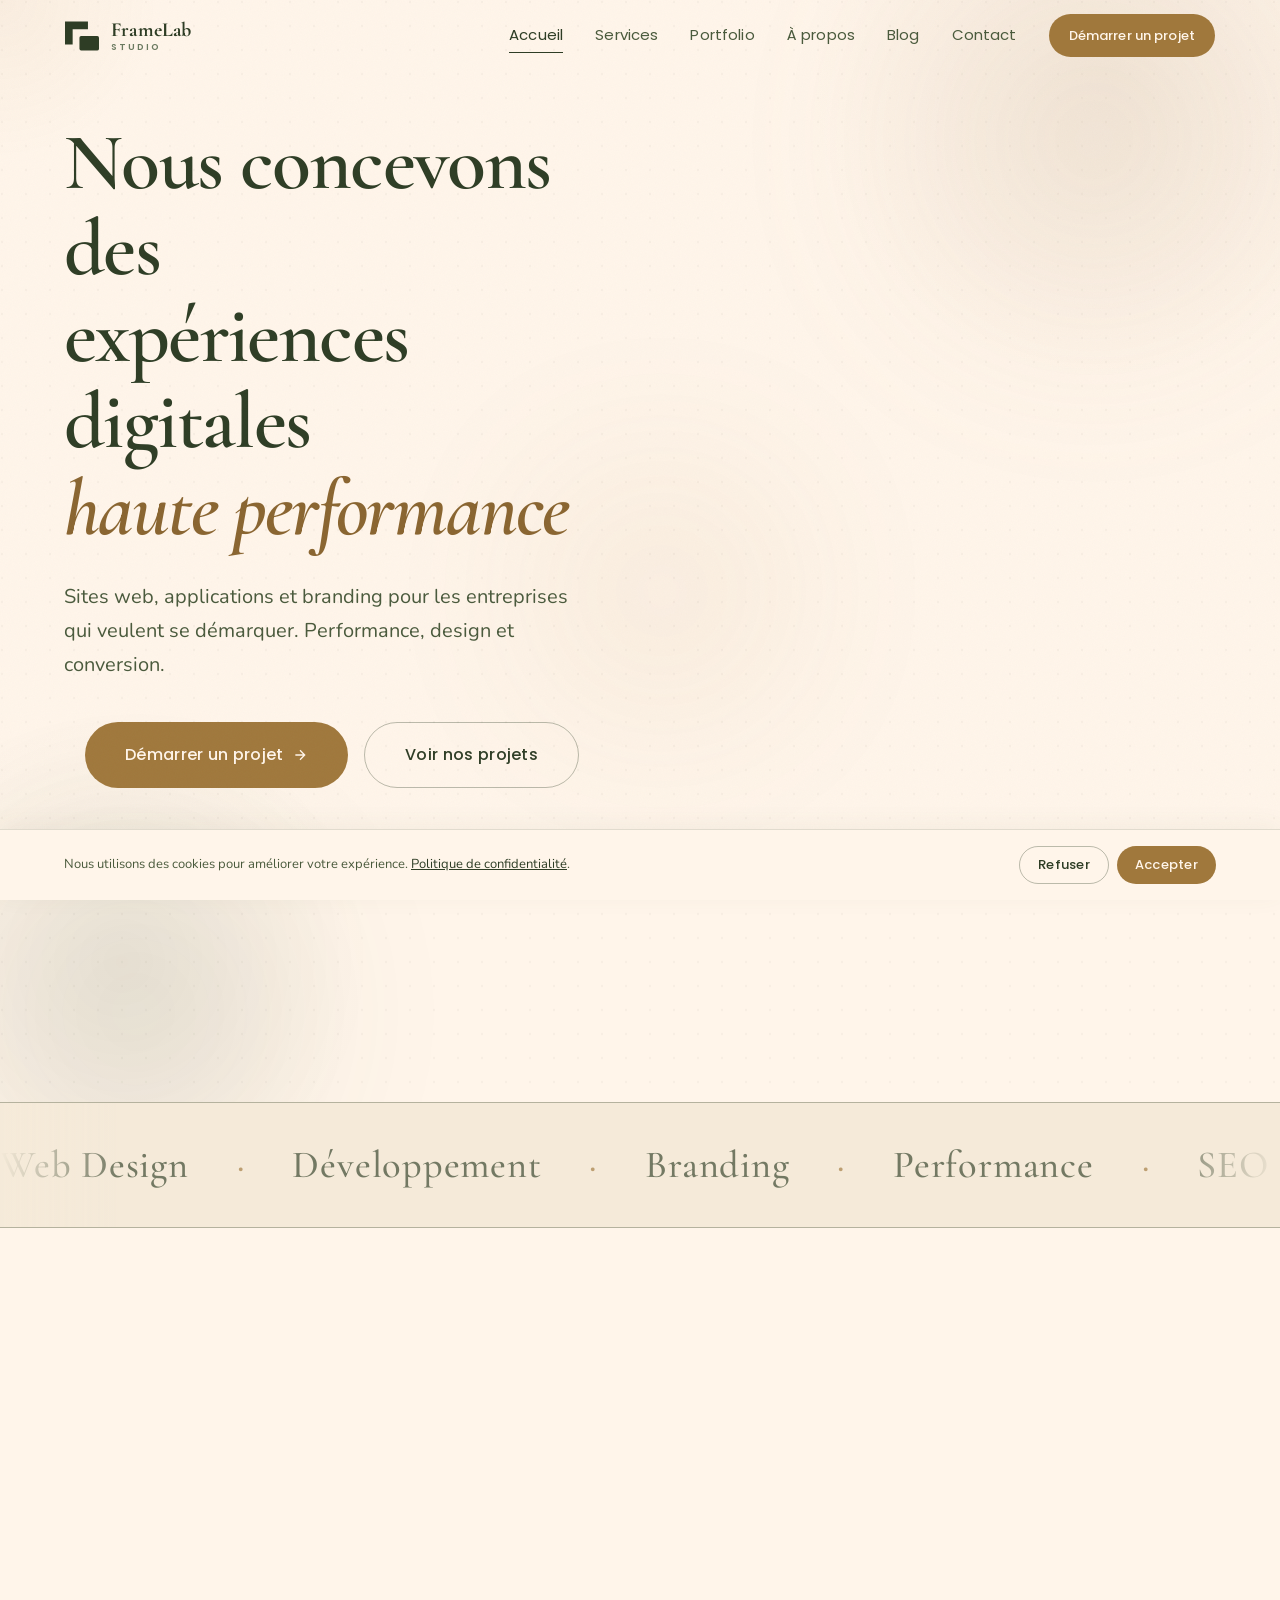
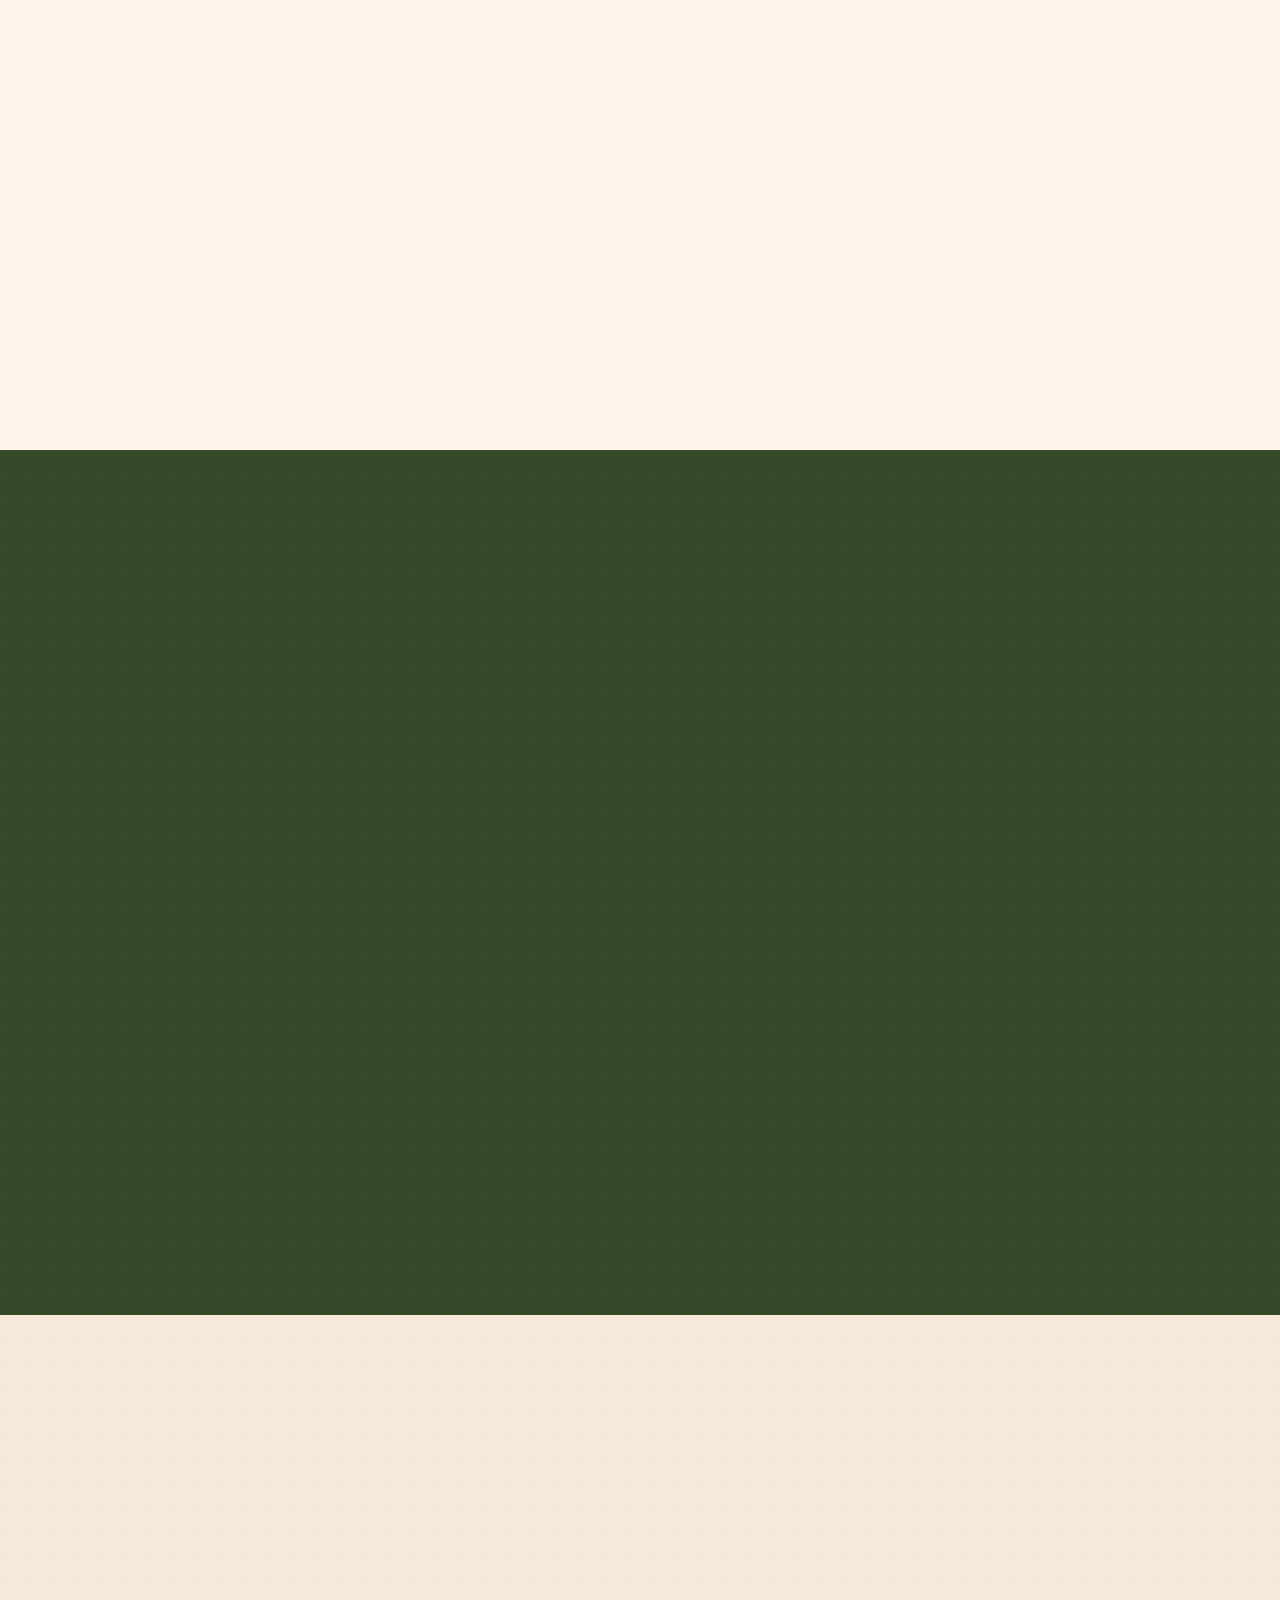
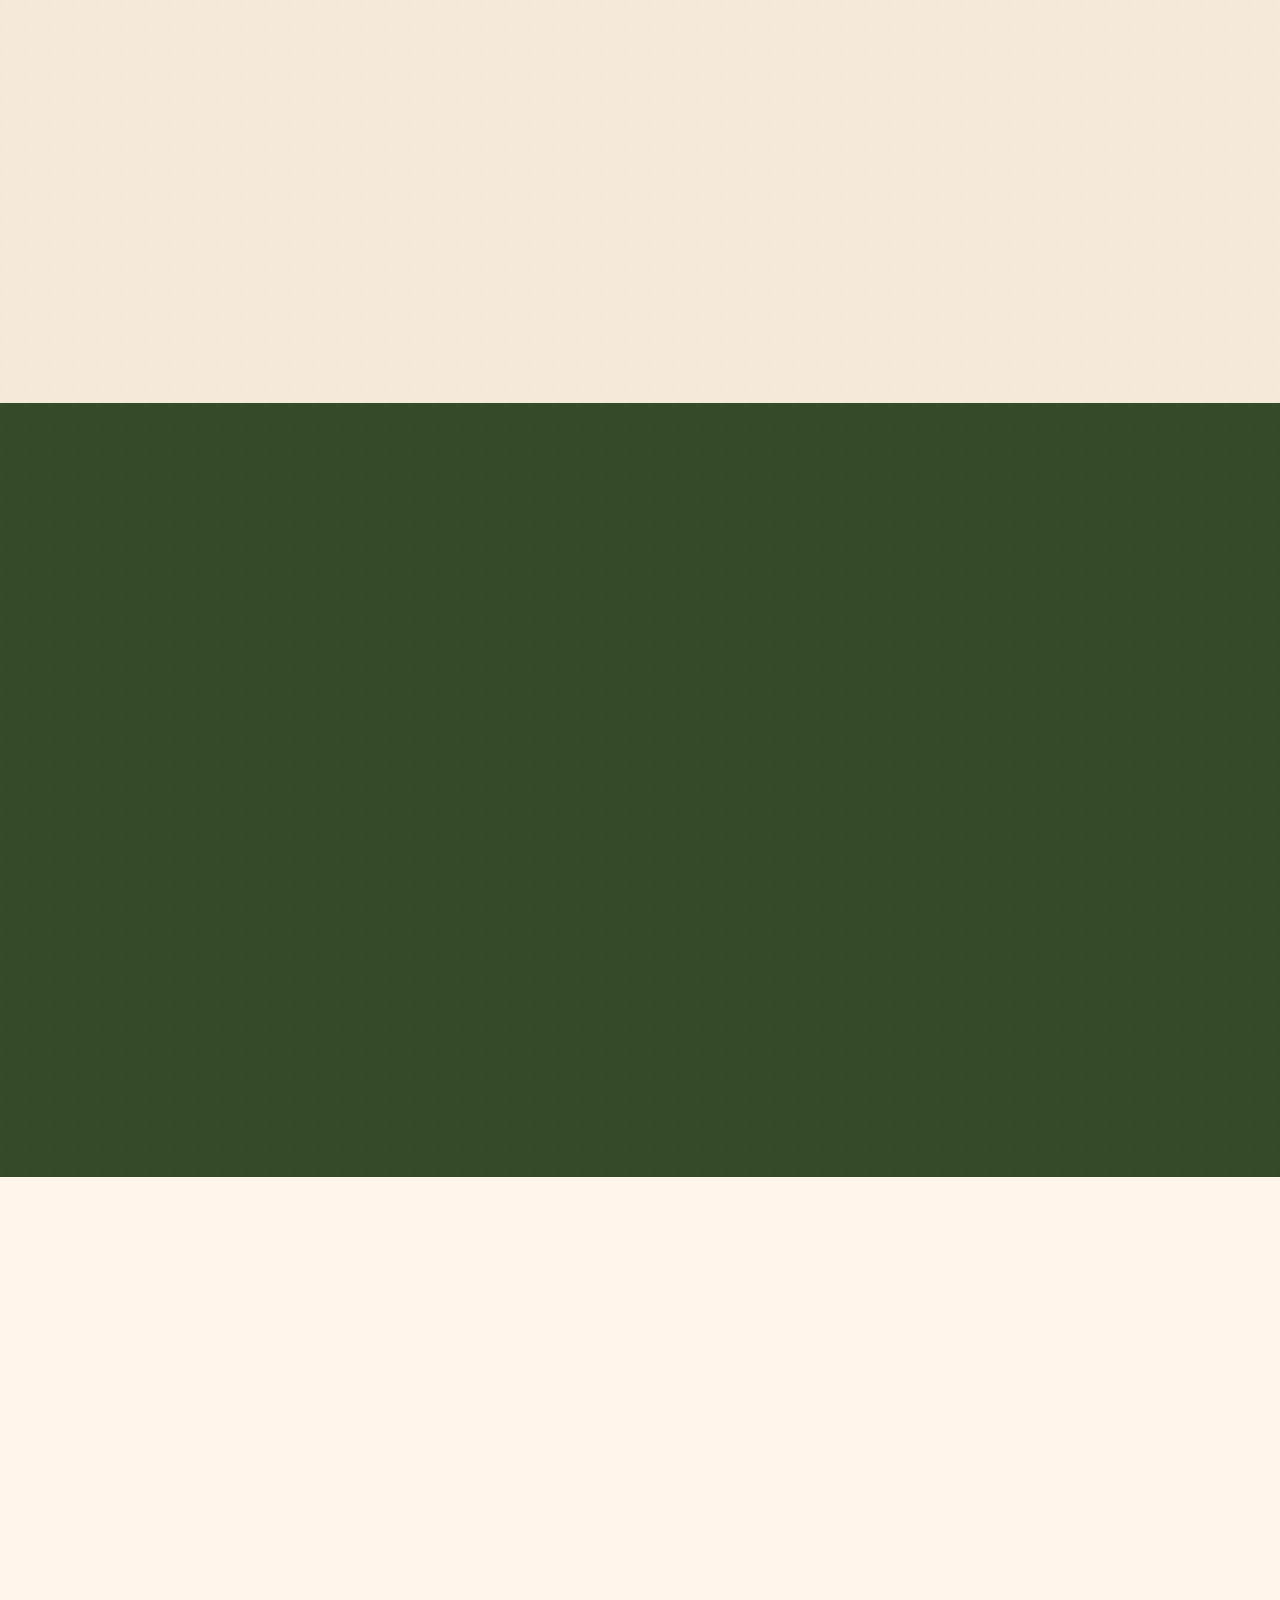
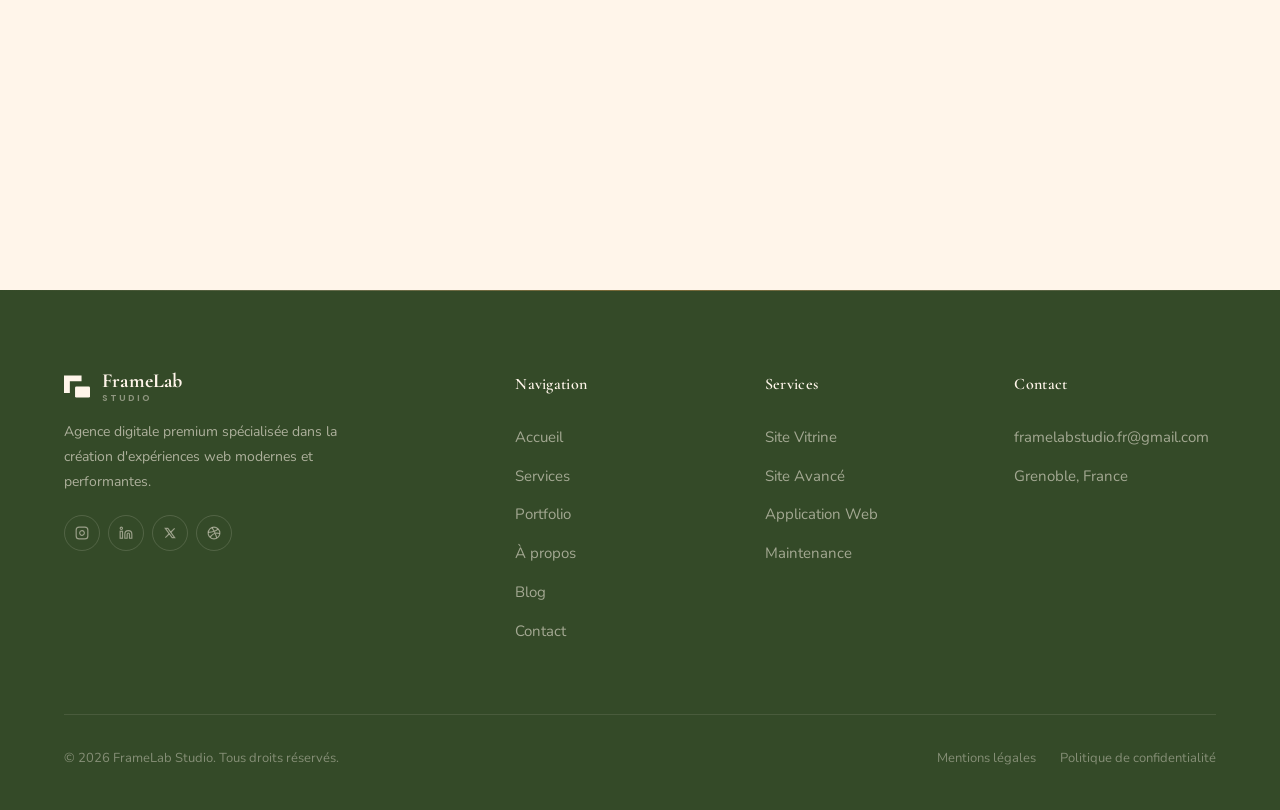
==== commit cd7d65e5: "seo: fix problèmes non critiques schémas JSON-LD (ProfessionalService @id/image/addressRegion, ItemL" ====
--- a/index.html
+++ b/index.html
@@ -31,17 +31,94 @@
   {
     "@context": "https://schema.org",
     "@type": "ProfessionalService",
+    "@id": "https://framelabstudio.fr/#organization",
     "name": "FrameLab Studio",
     "description": "Agence digitale premium. Création de sites web haute performance.",
     "url": "https://framelabstudio.fr",
     "email": "framelabstudio.fr@gmail.com",
+    "logo": {
+      "@type": "ImageObject",
+      "url": "https://framelabstudio.fr/favicon-512.png",
+      "width": 512,
+      "height": 512
+    },
+    "image": "https://framelabstudio.fr/favicon-512.png",
     "address": {
       "@type": "PostalAddress",
       "addressLocality": "Grenoble",
+      "addressRegion": "Auvergne-Rhône-Alpes",
       "addressCountry": "FR"
     },
-    "priceRange": "520€ - 5000€+",
-    "sameAs": []
+    "priceRange": "520€ - 5000€+"
+  }
+  </script>
+  <script type="application/ld+json">
+  {
+    "@context": "https://schema.org",
+    "@type": "WebSite",
+    "name": "FrameLab Studio",
+    "url": "https://framelabstudio.fr",
+    "description": "Agence digitale premium à Grenoble. Sites web haute performance, branding et croissance digitale."
+  }
+  </script>
+  <script type="application/ld+json">
+  {
+    "@context": "https://schema.org",
+    "@type": "SiteLinksSearchBox",
+    "url": "https://framelabstudio.fr",
+    "potentialAction": {
+      "@type": "SearchAction",
+      "target": {
+        "@type": "EntryPoint",
+        "urlTemplate": "https://framelabstudio.fr/?q={search_term_string}"
+      },
+      "query-input": "required name=search_term_string"
+    }
+  }
+  </script>
+  <script type="application/ld+json">
+  {
+    "@context": "https://schema.org",
+    "@type": "ItemList",
+    "name": "Navigation principale",
+    "itemListElement": [
+      {
+        "@type": "ListItem",
+        "position": 1,
+        "name": "Accueil",
+        "url": "https://framelabstudio.fr/"
+      },
+      {
+        "@type": "ListItem",
+        "position": 2,
+        "name": "Nos Services",
+        "url": "https://framelabstudio.fr/services.html"
+      },
+      {
+        "@type": "ListItem",
+        "position": 3,
+        "name": "Portfolio",
+        "url": "https://framelabstudio.fr/portfolio.html"
+      },
+      {
+        "@type": "ListItem",
+        "position": 4,
+        "name": "À propos",
+        "url": "https://framelabstudio.fr/about.html"
+      },
+      {
+        "@type": "ListItem",
+        "position": 5,
+        "name": "Nous contacter",
+        "url": "https://framelabstudio.fr/contact.html"
+      },
+      {
+        "@type": "ListItem",
+        "position": 6,
+        "name": "Blog",
+        "url": "https://framelabstudio.fr/blog.html"
+      }
+    ]
   }
   </script>
   <script defer src="/_vercel/insights/script.js"></script>
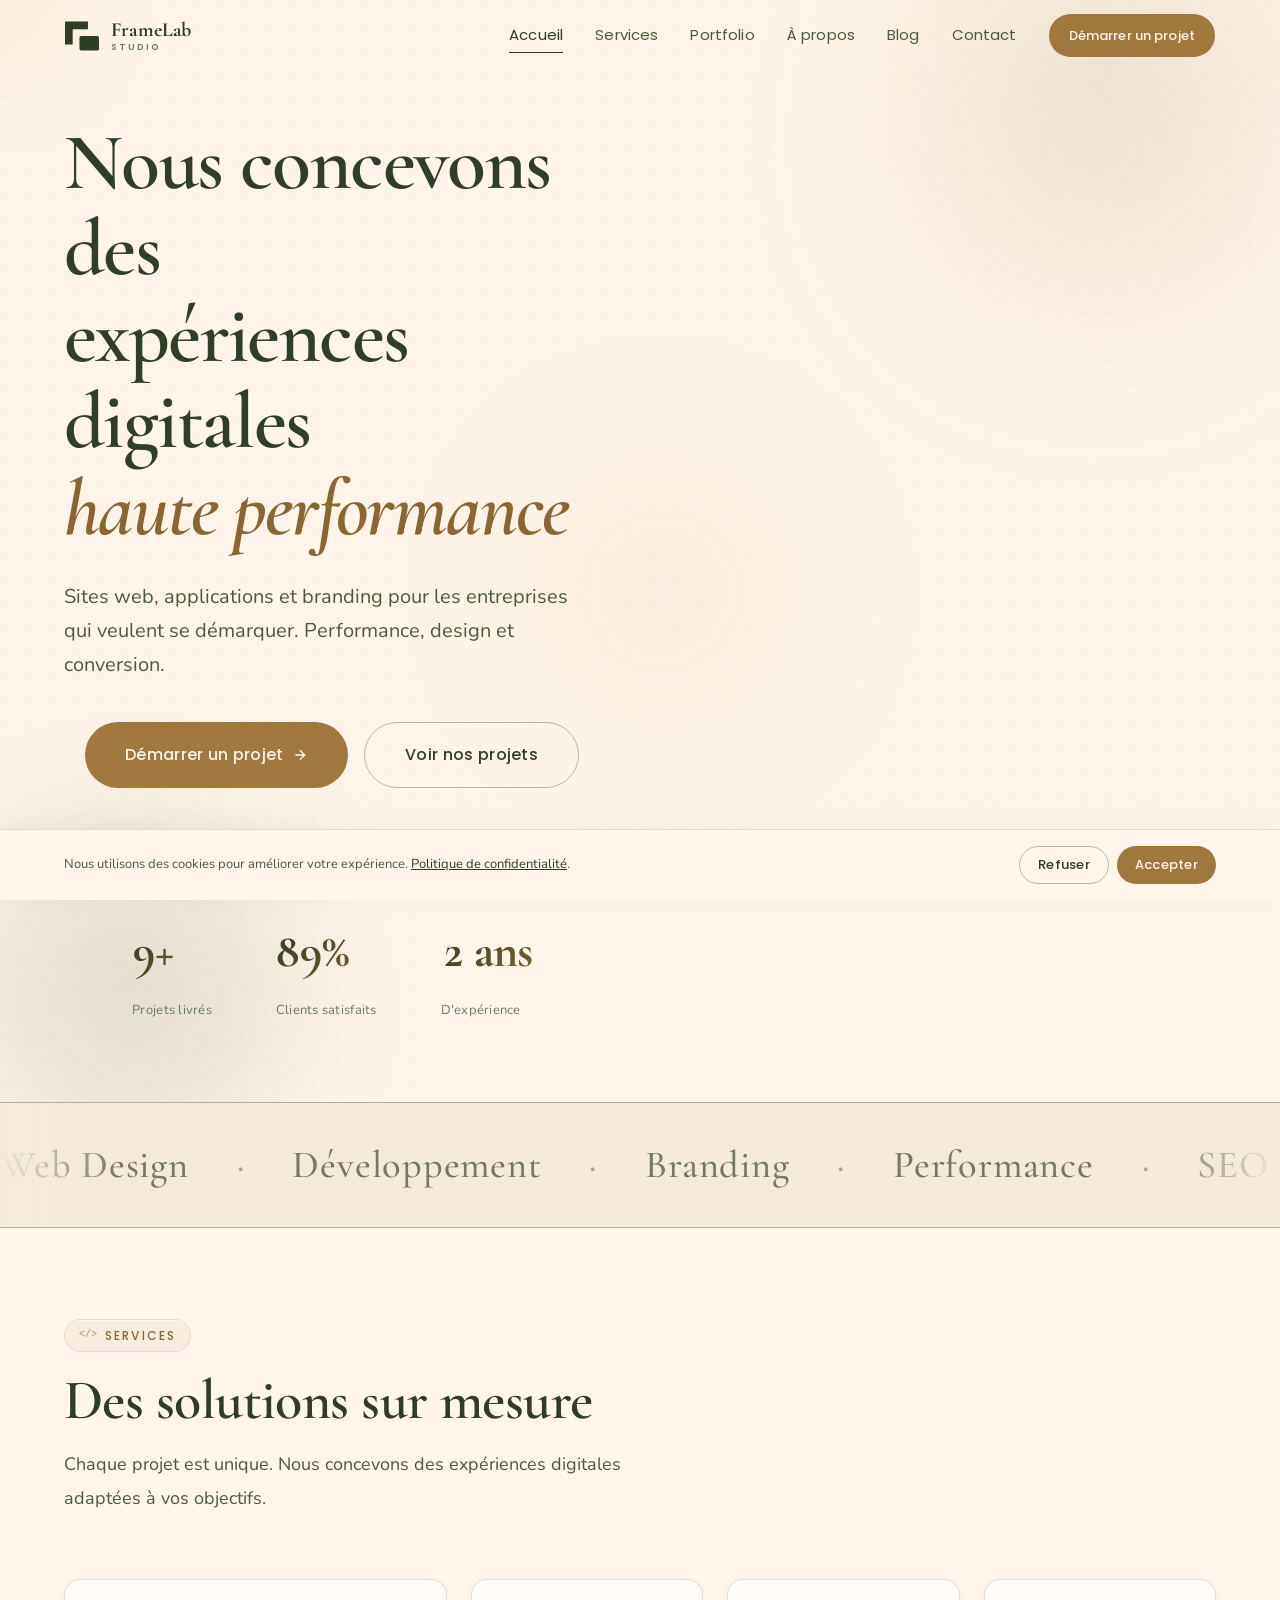
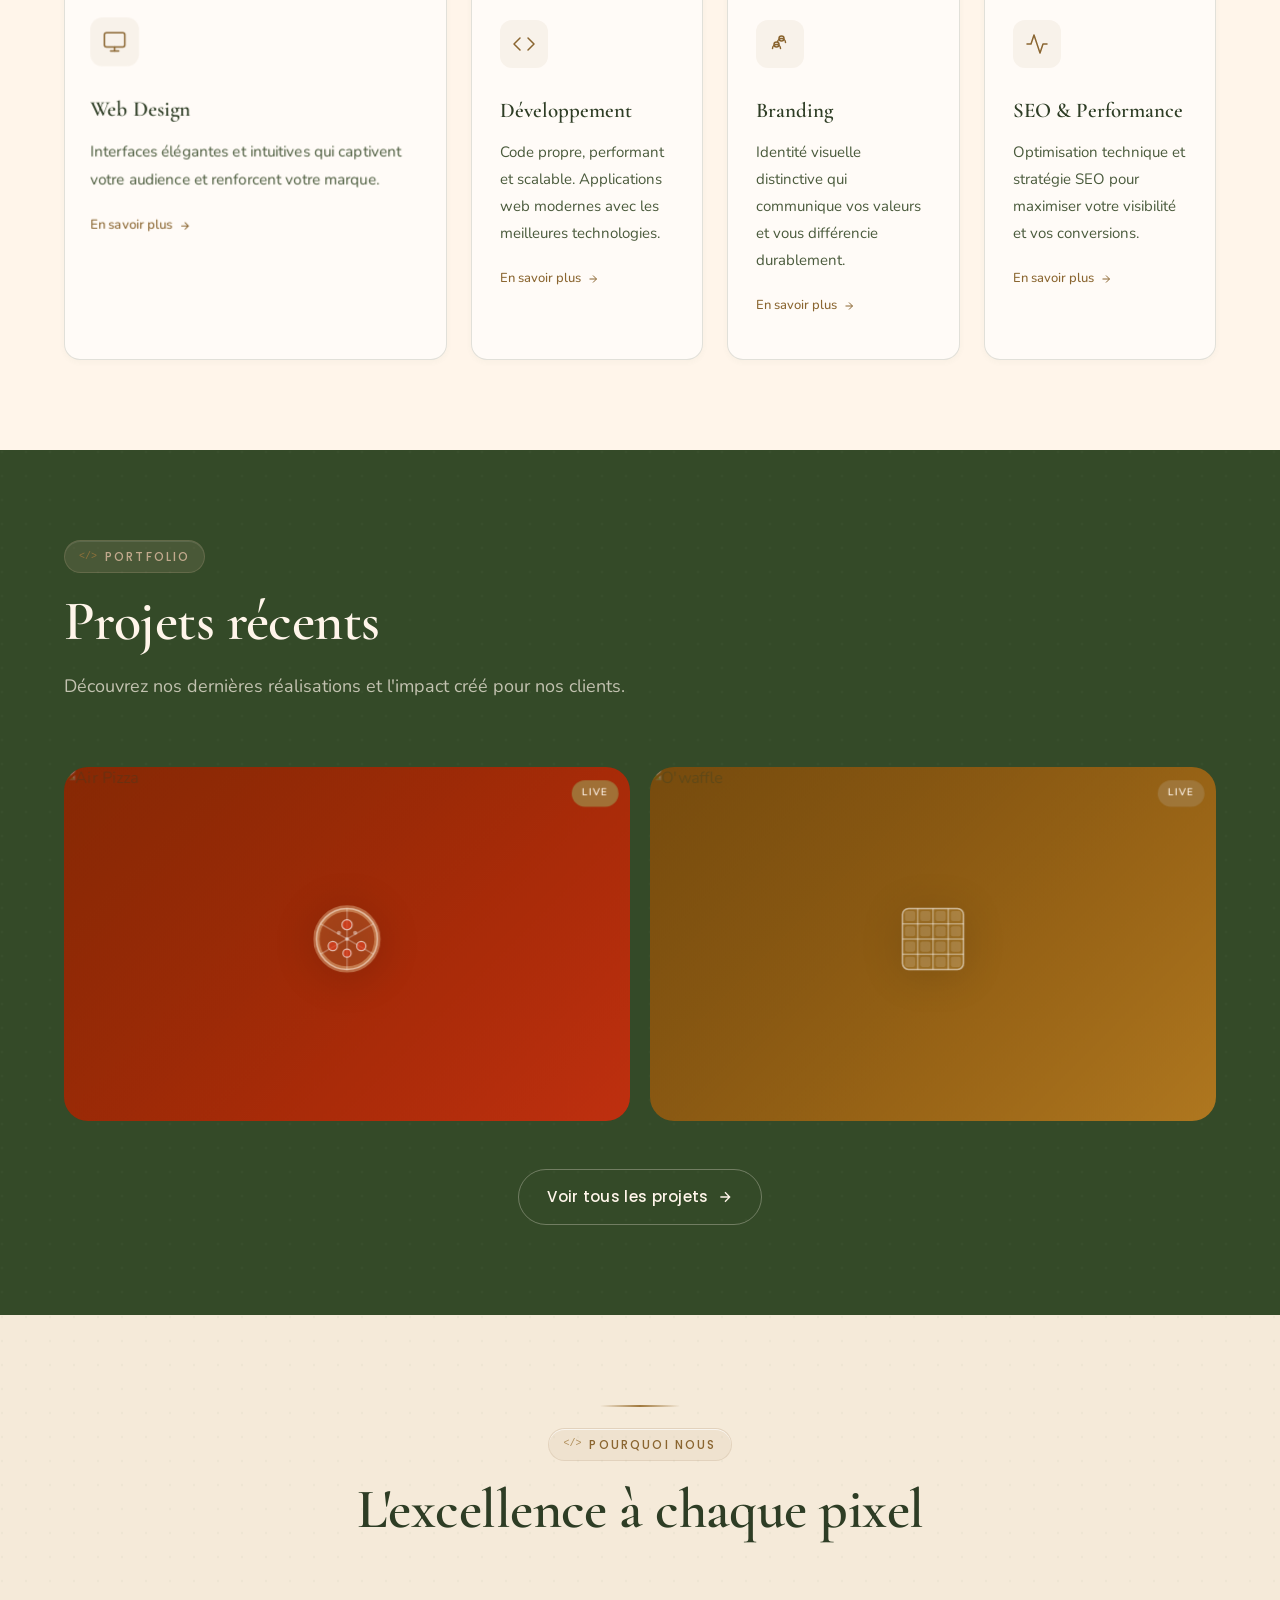
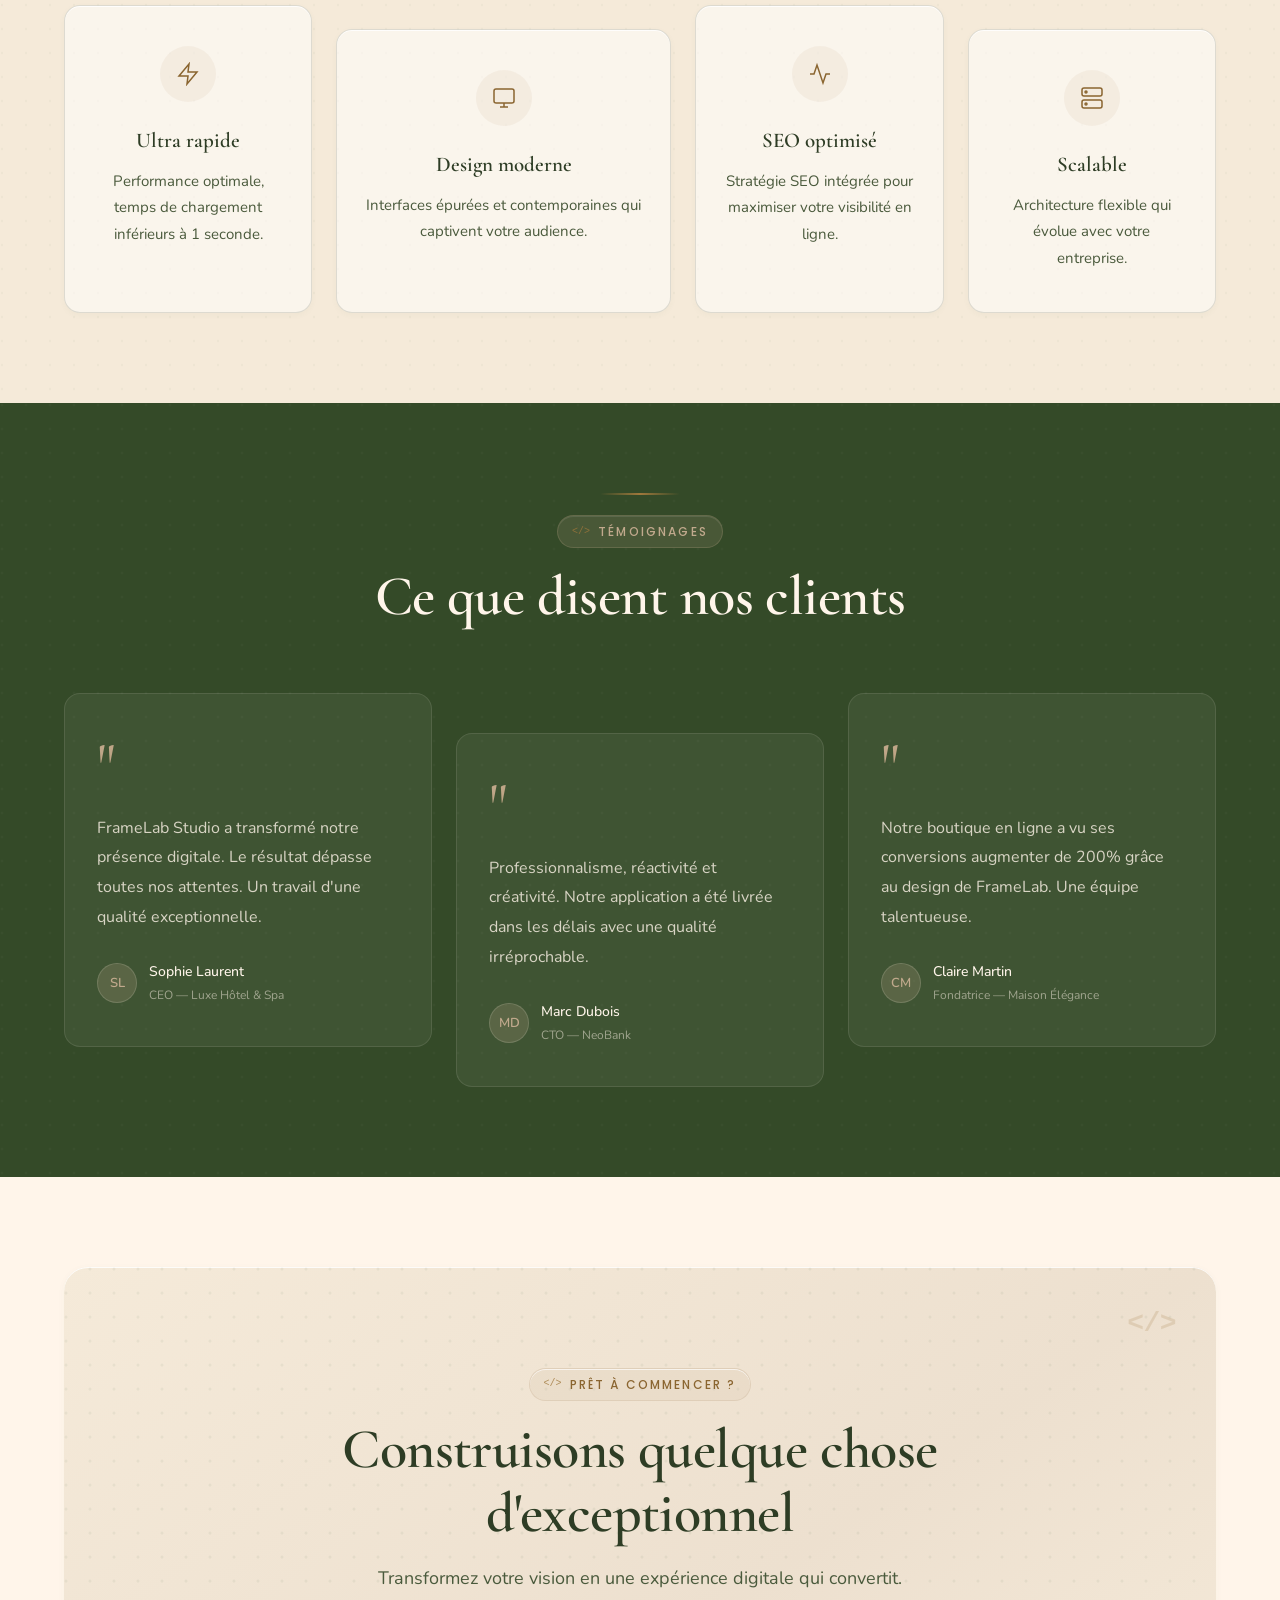
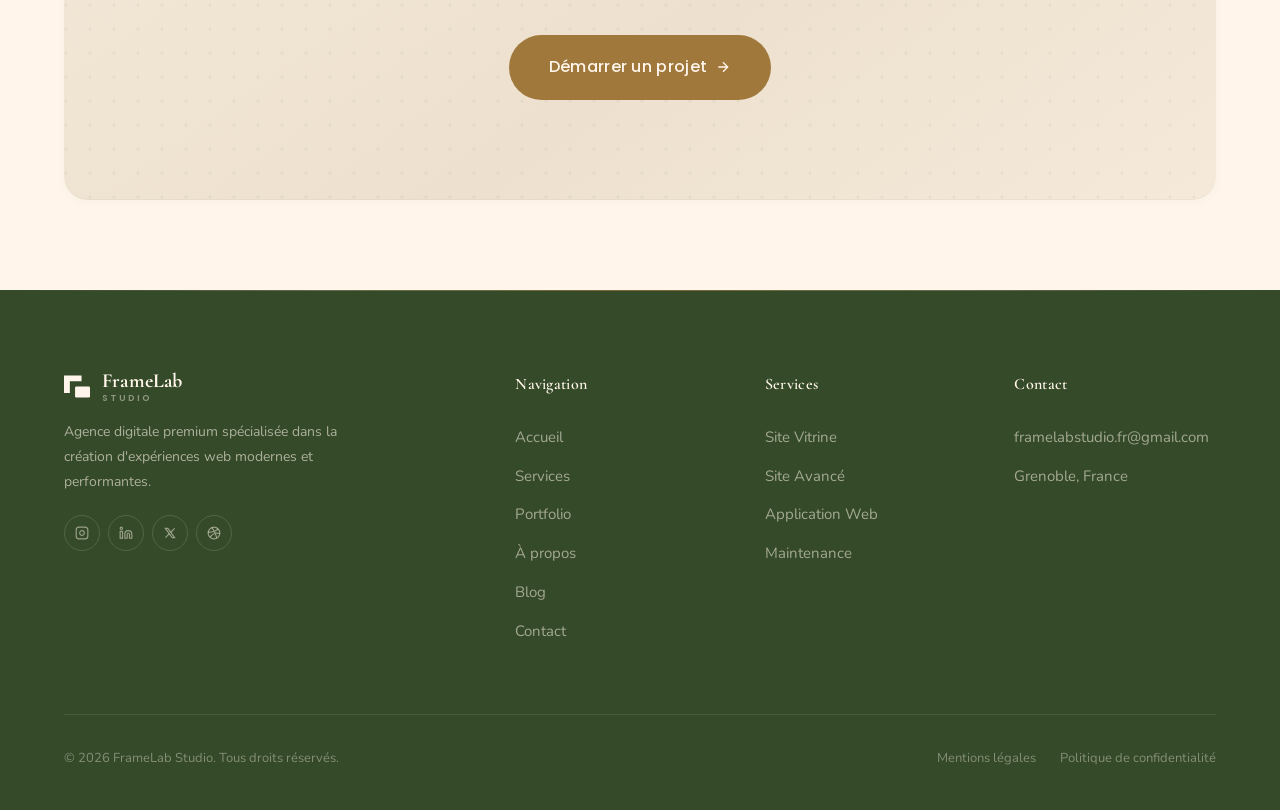
==== commit 2a72ae41: "perf: FCP/LCP — loader 1800ms→400ms, fonts async, Three.js lazy-loading post-loader" ====
--- a/index.html
+++ b/index.html
@@ -24,9 +24,10 @@
   <link rel="canonical" href="https://framelabstudio.fr/">
   <link rel="preconnect" href="https://fonts.googleapis.com">
   <link rel="preconnect" href="https://fonts.gstatic.com" crossorigin>
-  <link href="https://fonts.googleapis.com/css2?family=Cormorant+Garamond:ital,wght@0,400;0,500;0,600;0,700;1,400;1,600&family=Nunito:wght@300;400;500;600;700&family=Poppins:wght@300;400;500;600&display=swap" rel="stylesheet">
+  <!-- Fonts chargées en async pour ne pas bloquer le rendu -->
+  <link rel="preload" as="style" href="https://fonts.googleapis.com/css2?family=Cormorant+Garamond:ital,wght@0,400;0,500;0,600;0,700;1,400;1,600&family=Nunito:wght@300;400;500;600;700&family=Poppins:wght@300;400;500;600&display=swap" onload="this.onload=null;this.rel='stylesheet'">
+  <noscript><link rel="stylesheet" href="https://fonts.googleapis.com/css2?family=Cormorant+Garamond:ital,wght@0,400;0,500;0,600;0,700;1,400;1,600&family=Nunito:wght@300;400;500;600;700&family=Poppins:wght@300;400;500;600&display=swap"></noscript>
   <link rel="stylesheet" href="css/style.css">
-  <script src="https://cdnjs.cloudflare.com/ajax/libs/three.js/r128/three.min.js" defer></script>
   <script type="application/ld+json">
   {
     "@context": "https://schema.org",
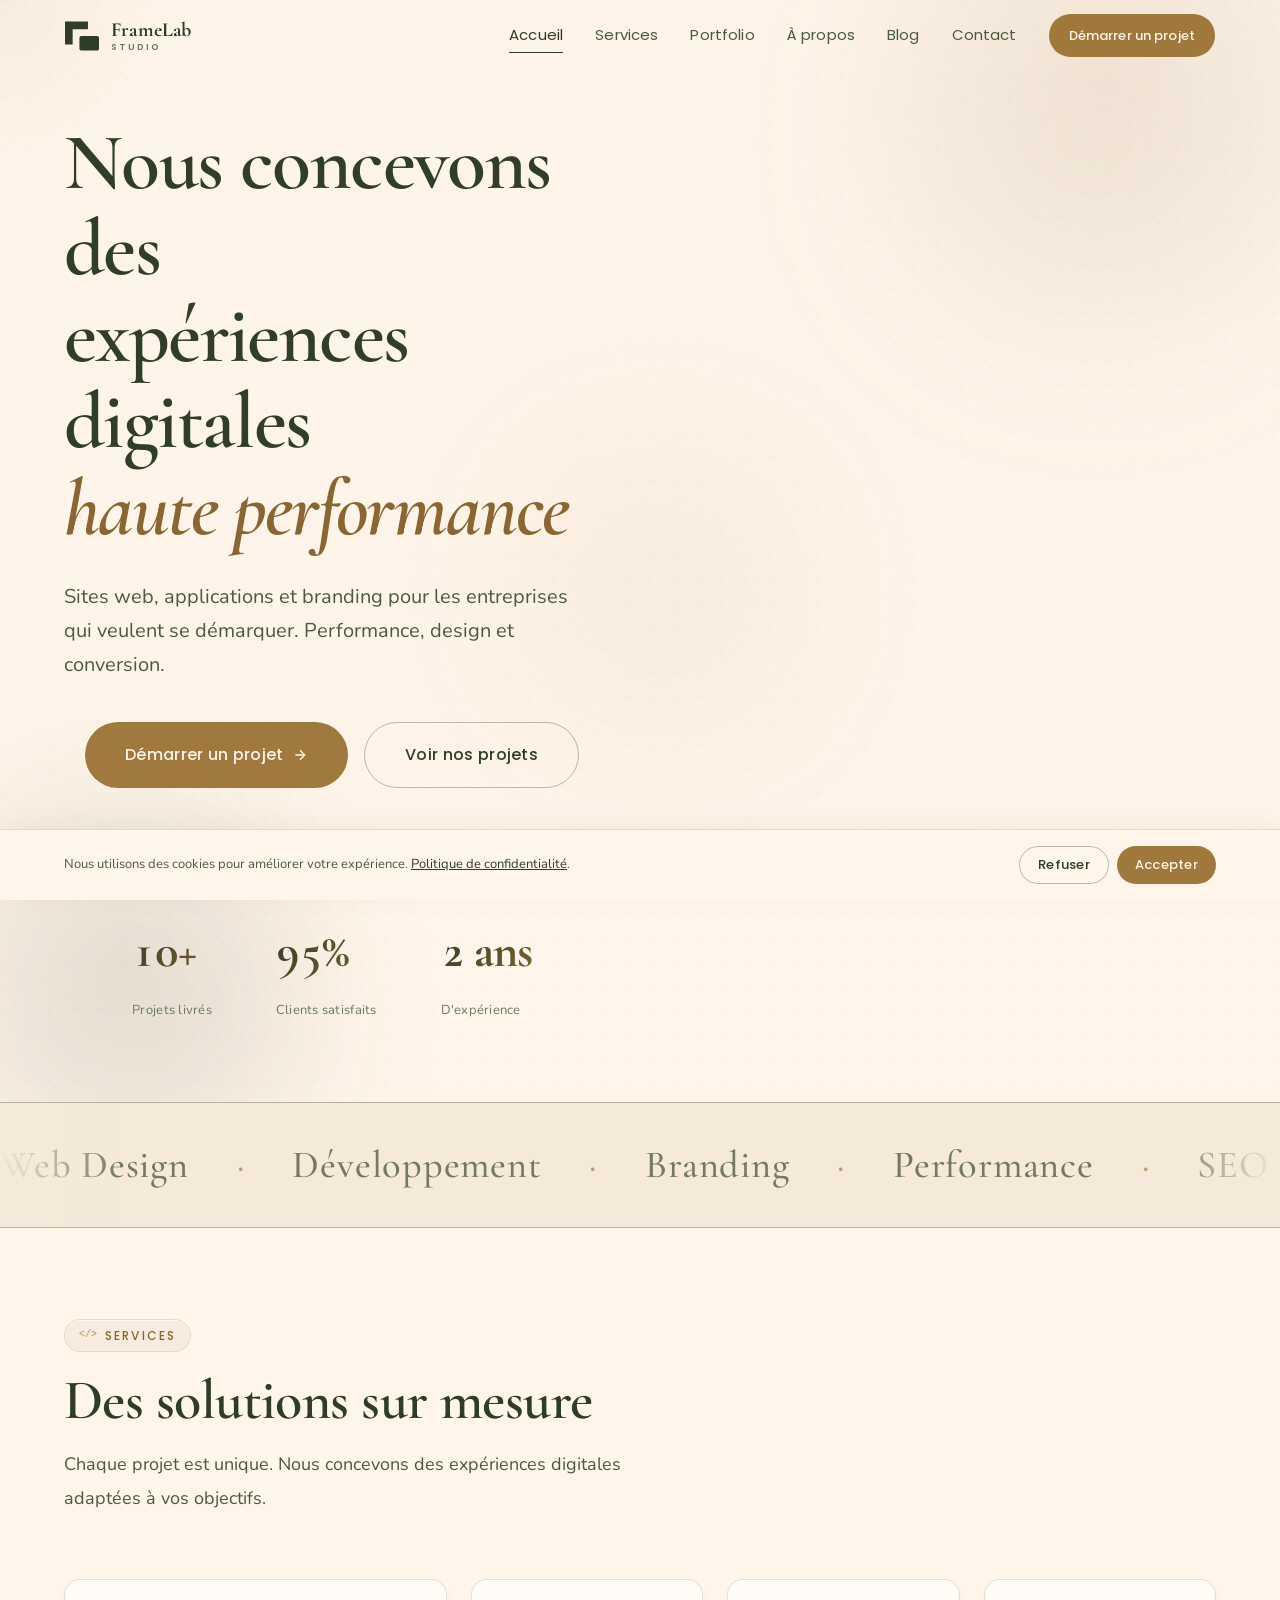
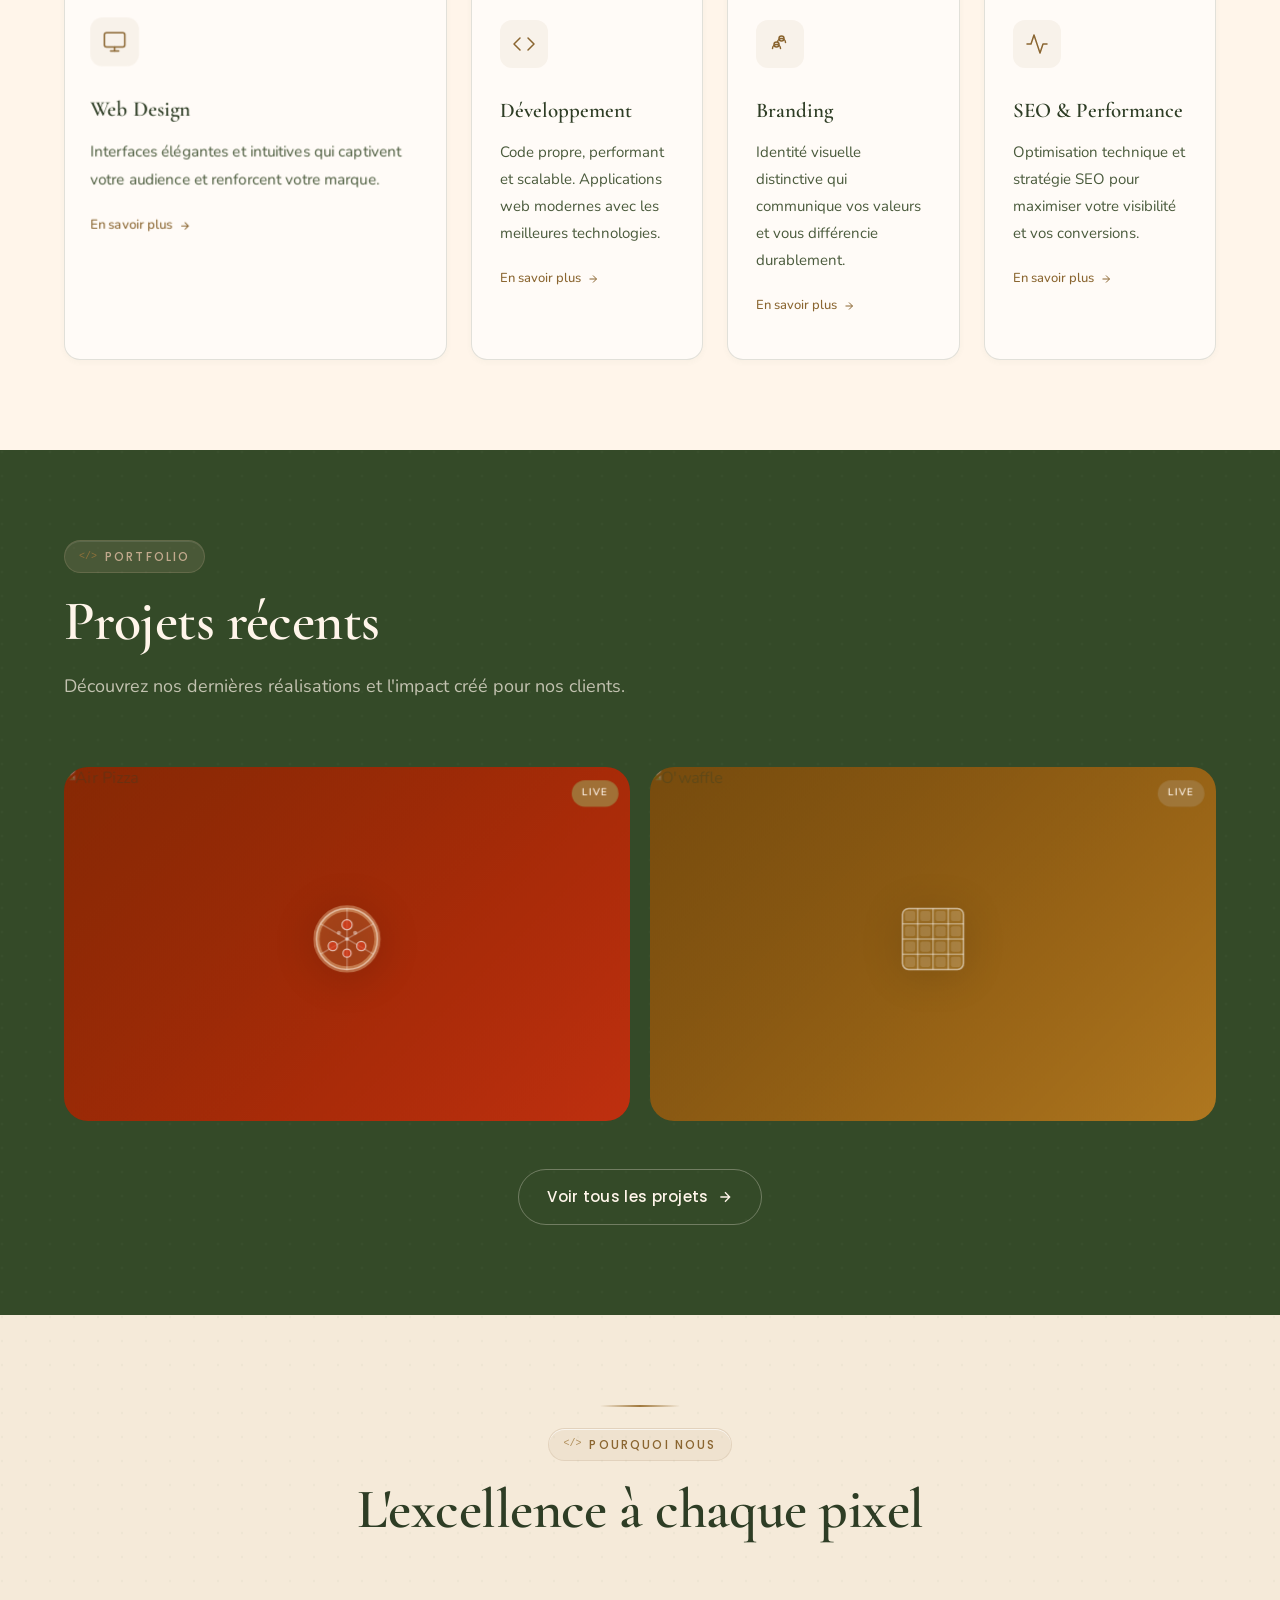
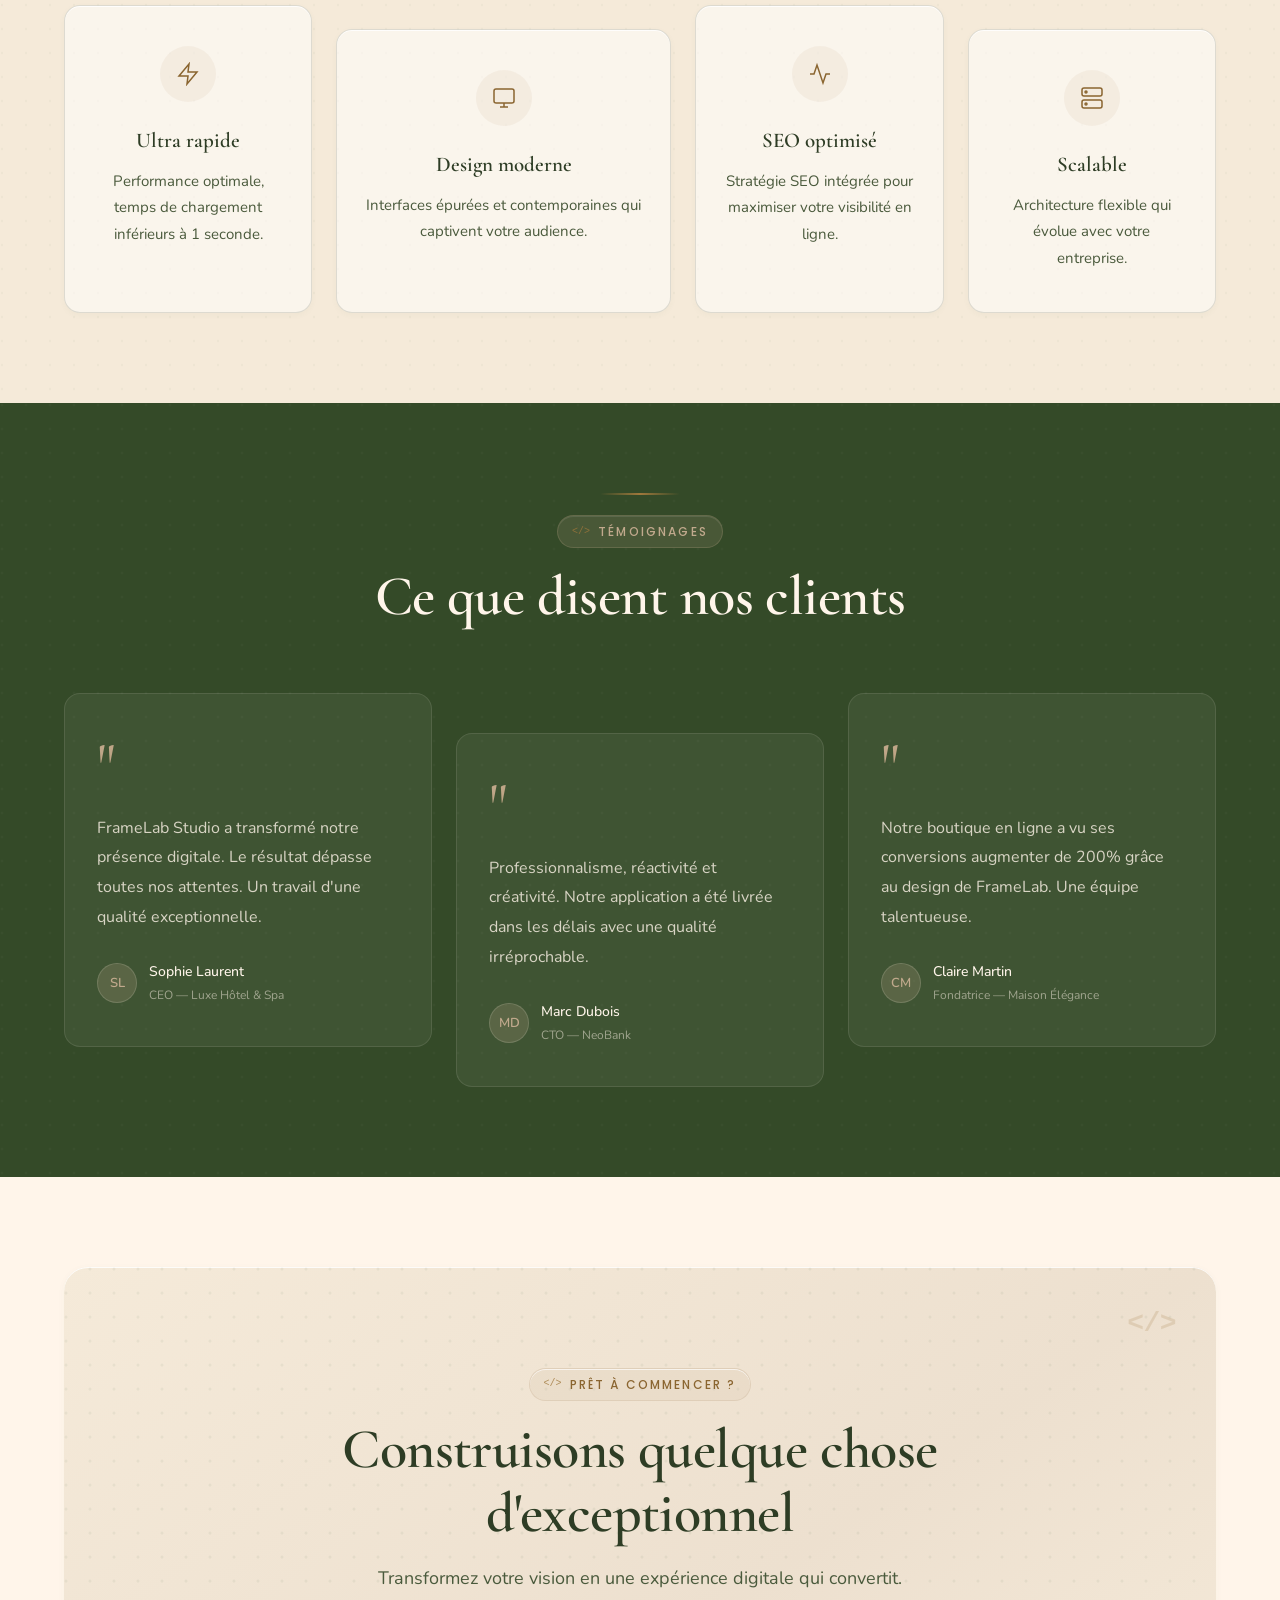
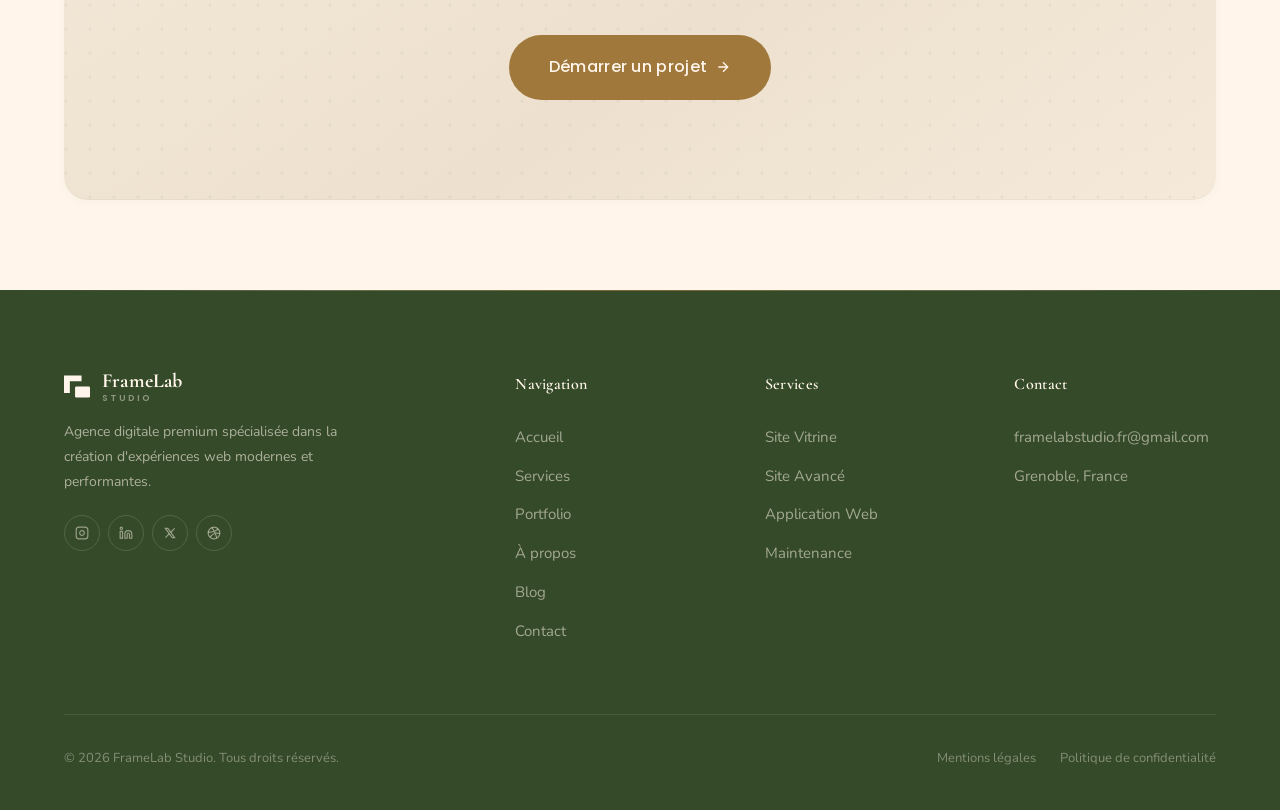
==== commit a30a8218: "fix: revert lazy-loading scene3d (restaure beau modèle 3D), garde fonts async + loader 400ms" ====
--- a/index.html
+++ b/index.html
@@ -28,6 +28,8 @@
   <link rel="preload" as="style" href="https://fonts.googleapis.com/css2?family=Cormorant+Garamond:ital,wght@0,400;0,500;0,600;0,700;1,400;1,600&family=Nunito:wght@300;400;500;600;700&family=Poppins:wght@300;400;500;600&display=swap" onload="this.onload=null;this.rel='stylesheet'">
   <noscript><link rel="stylesheet" href="https://fonts.googleapis.com/css2?family=Cormorant+Garamond:ital,wght@0,400;0,500;0,600;0,700;1,400;1,600&family=Nunito:wght@300;400;500;600;700&family=Poppins:wght@300;400;500;600&display=swap"></noscript>
   <link rel="stylesheet" href="css/style.css">
+  <script src="https://cdnjs.cloudflare.com/ajax/libs/three.js/r128/three.min.js" defer></script>
+  <script src="js/scene3d.js" defer></script>
   <script type="application/ld+json">
   {
     "@context": "https://schema.org",
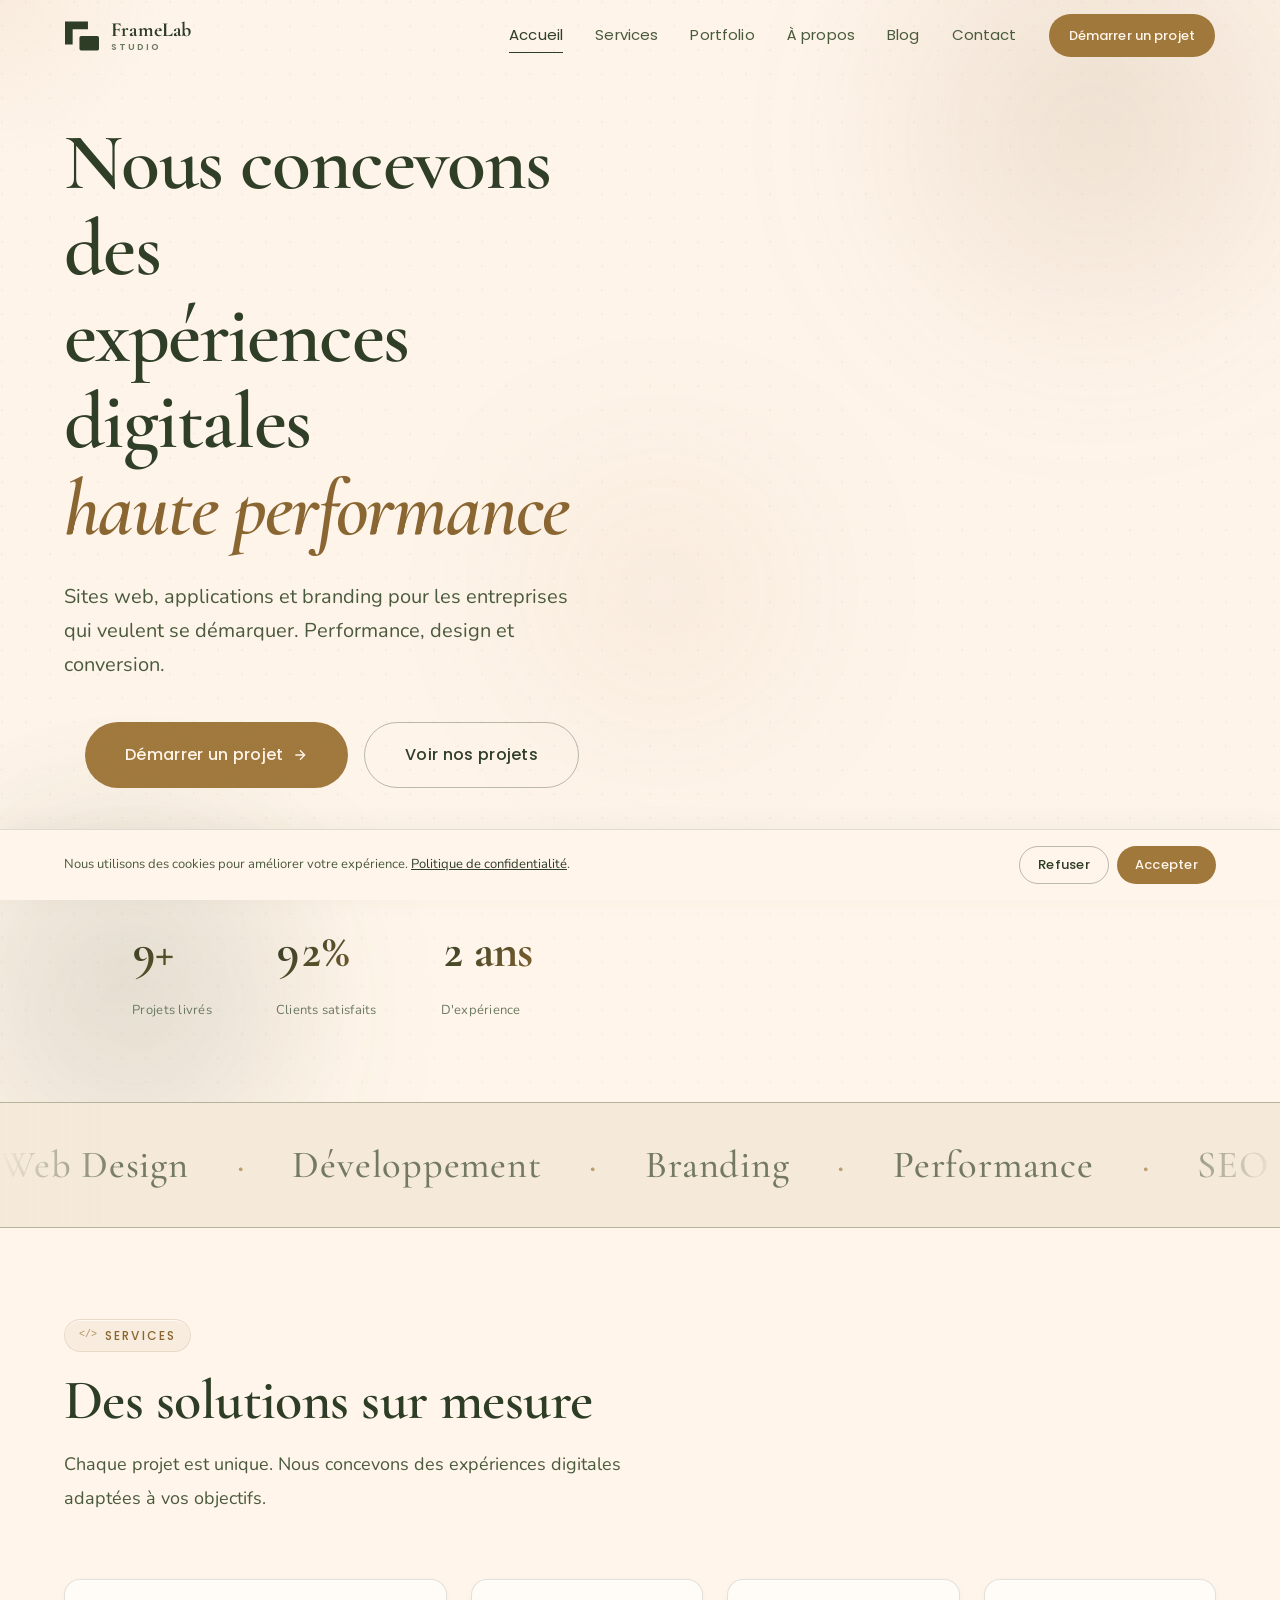
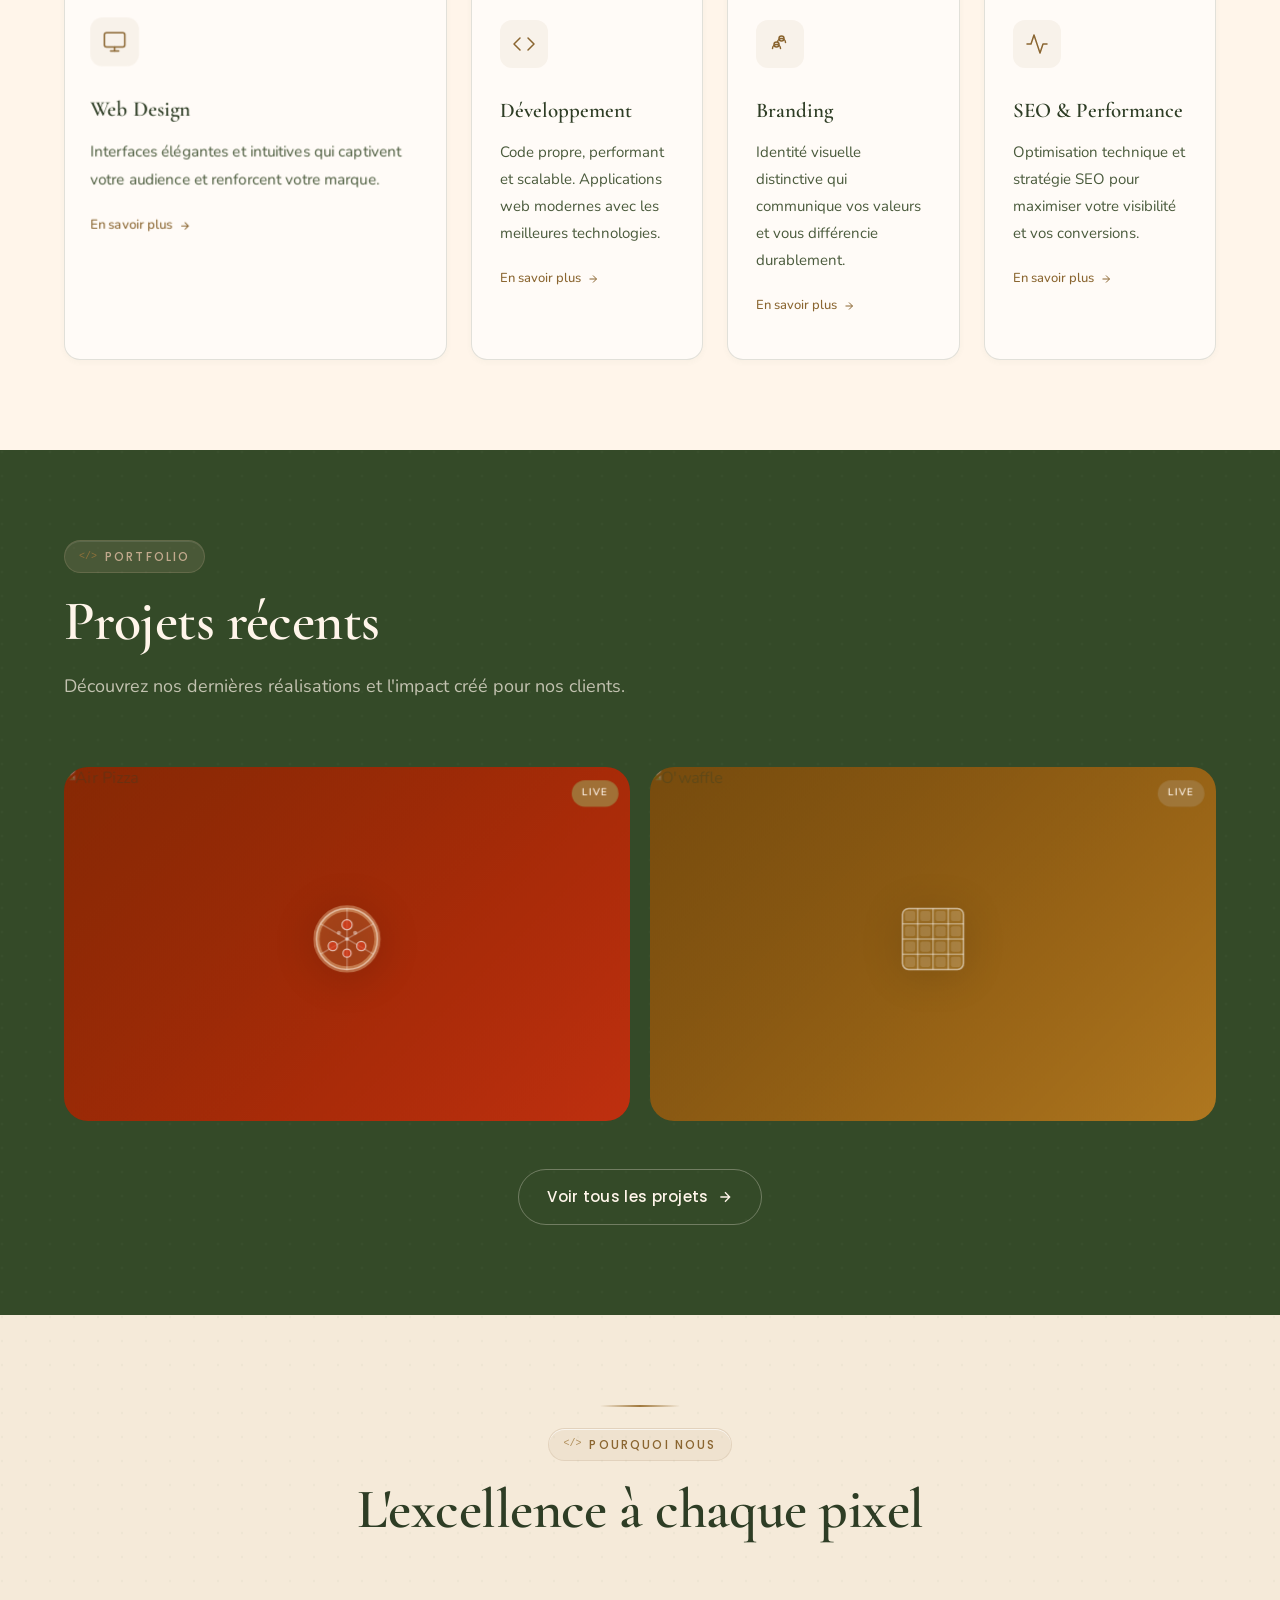
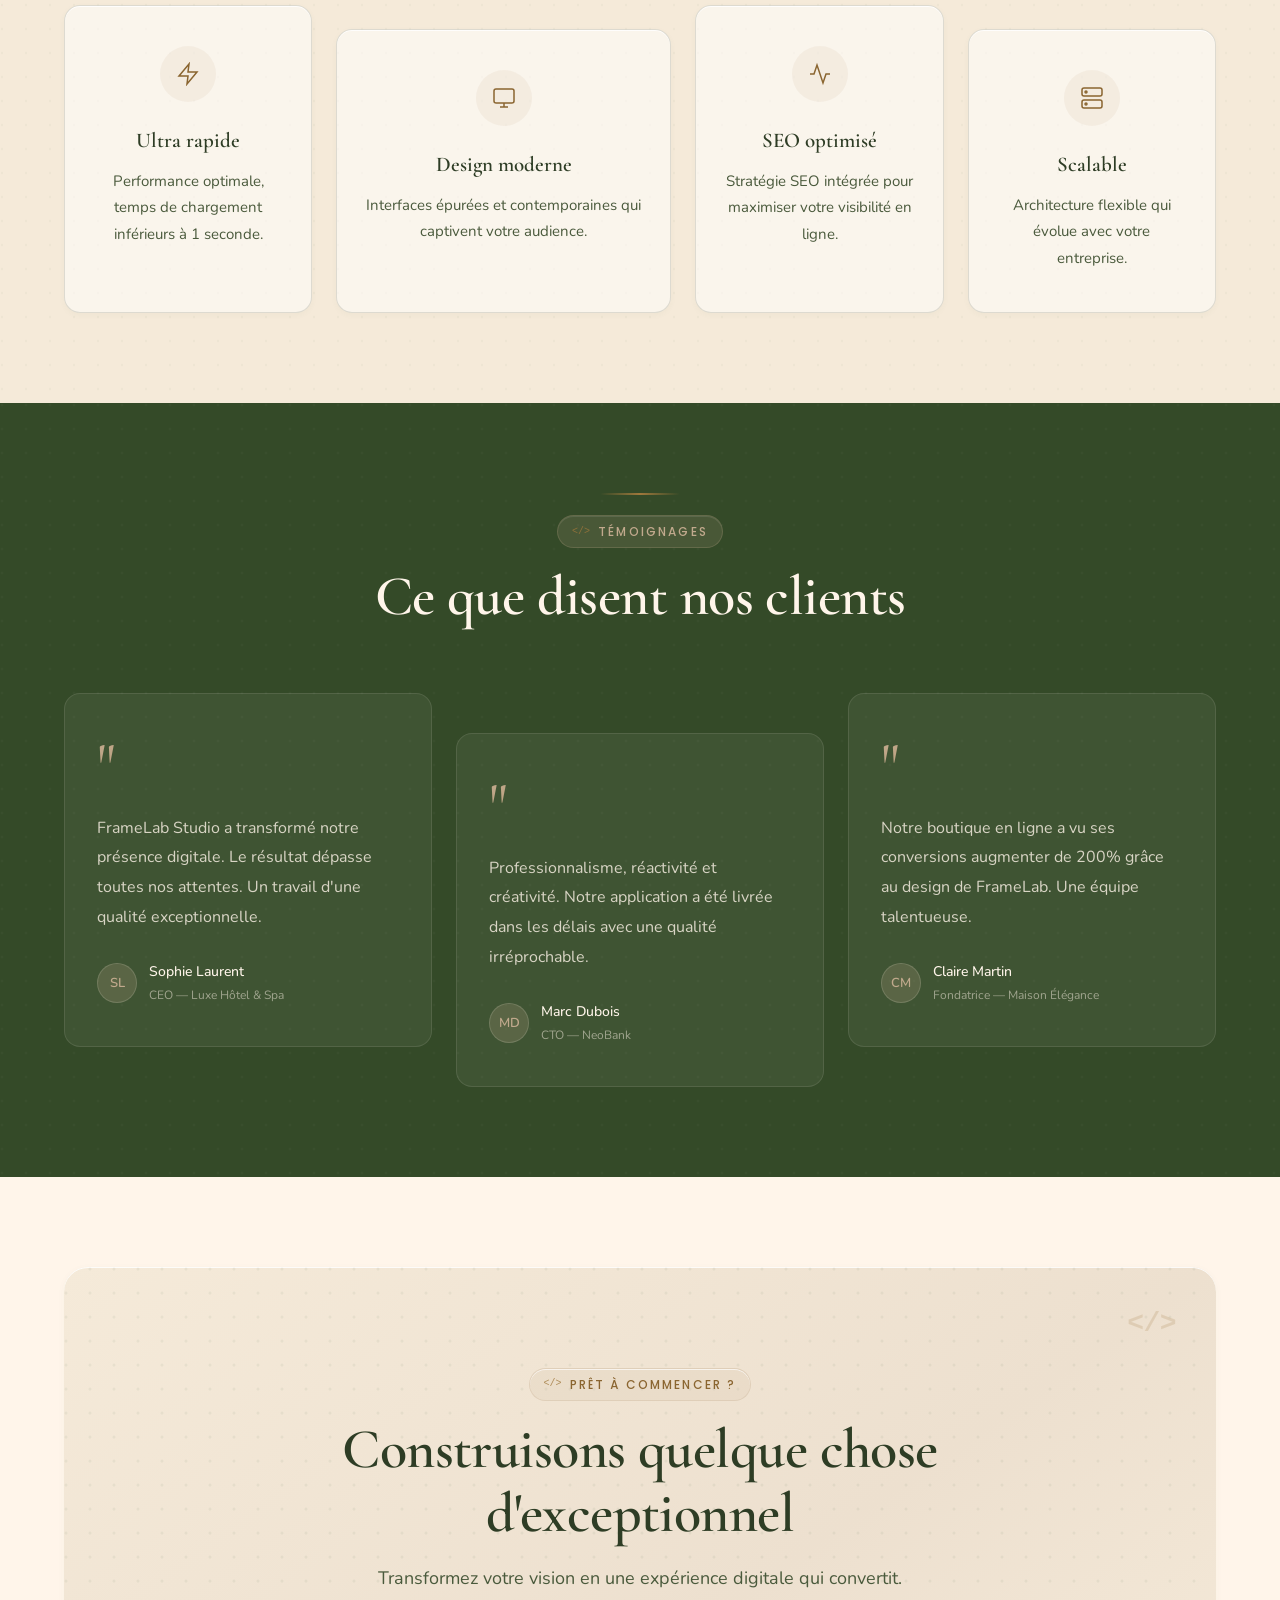
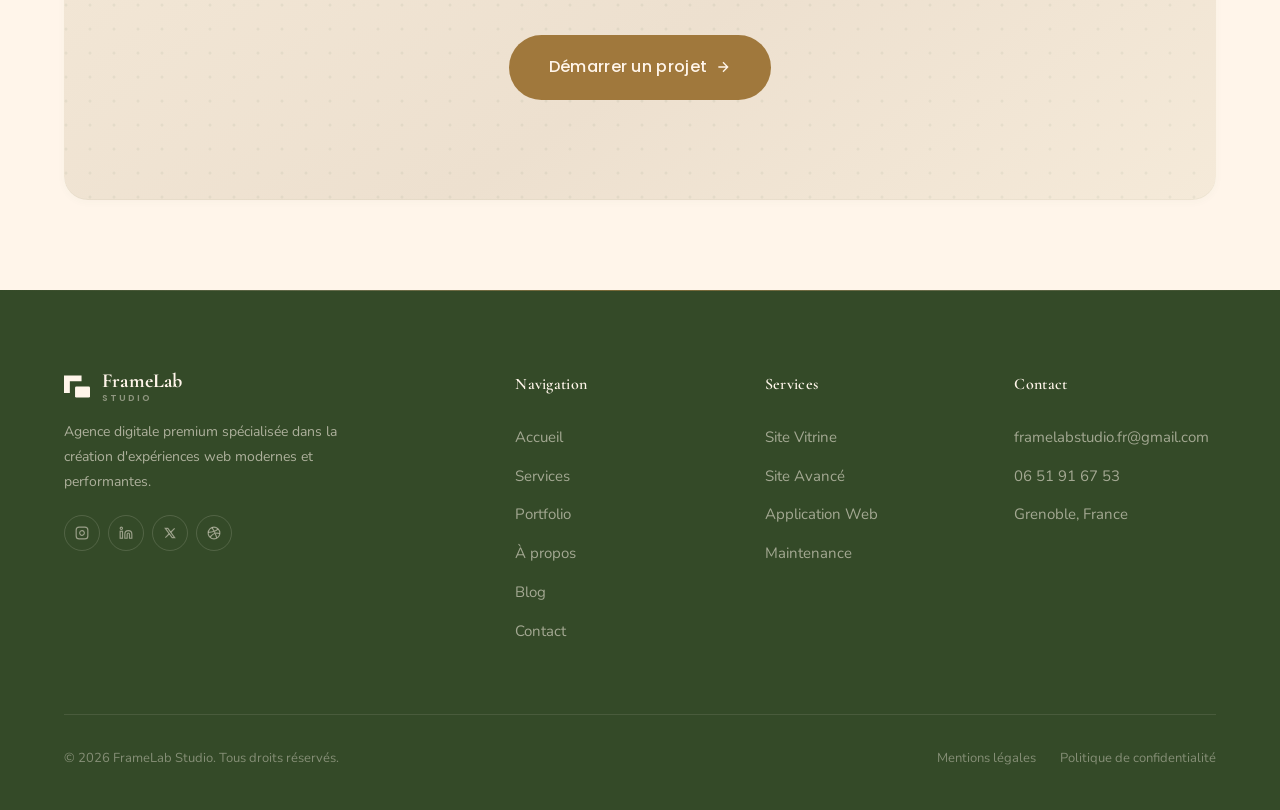
==== commit 7a1248fe: "Add contact details and legal info" ====
--- a/index.html
+++ b/index.html
@@ -39,6 +39,7 @@
     "description": "Agence digitale premium. Création de sites web haute performance.",
     "url": "https://framelabstudio.fr",
     "email": "framelabstudio.fr@gmail.com",
+    "telephone": "+33 6 51 91 67 53",
     "logo": {
       "@type": "ImageObject",
       "url": "https://framelabstudio.fr/favicon-512.png",
@@ -513,7 +514,7 @@
         <div class="footer-column">
           <h4>Contact</h4>
           <a href="mailto:framelabstudio.fr@gmail.com">framelabstudio.fr@gmail.com</a>
-          
+          <a href="tel:+33651916753">06 51 91 67 53</a>
           <a>Grenoble, France</a>
         </div>
       </div>
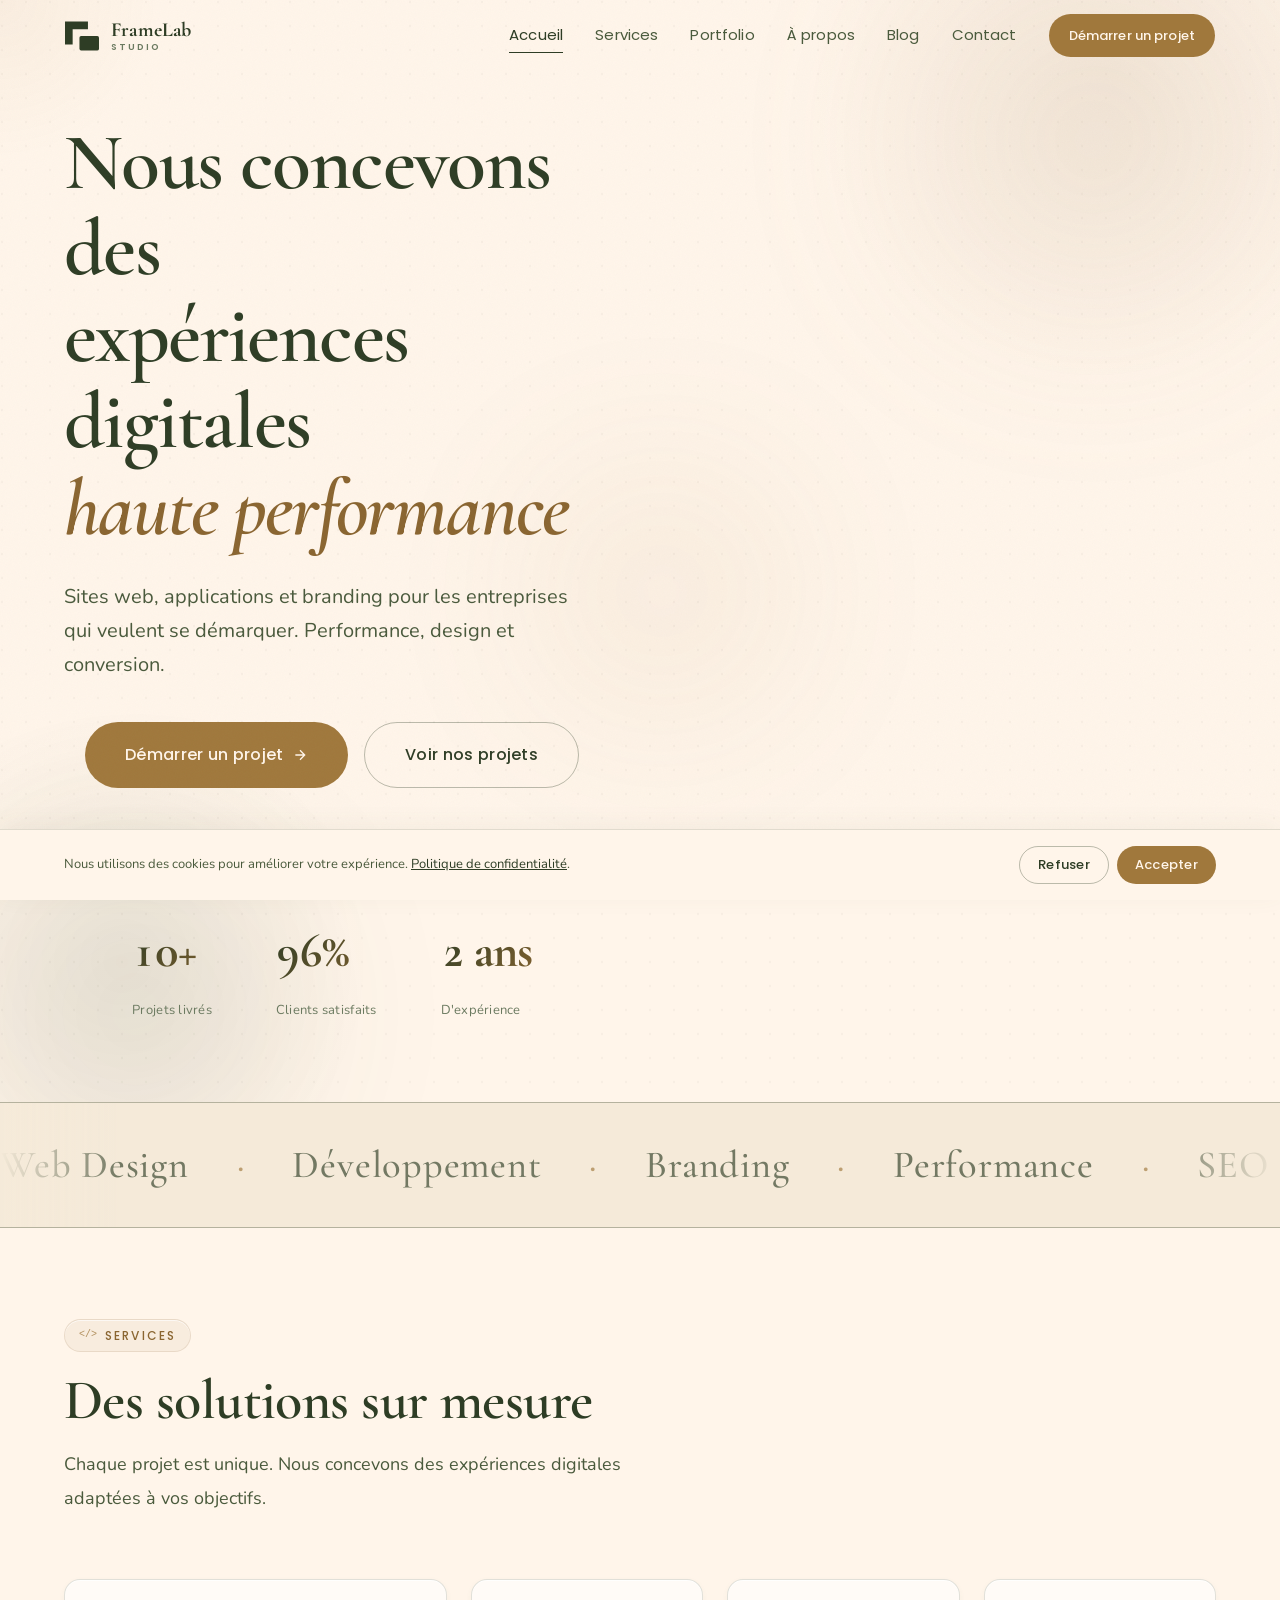
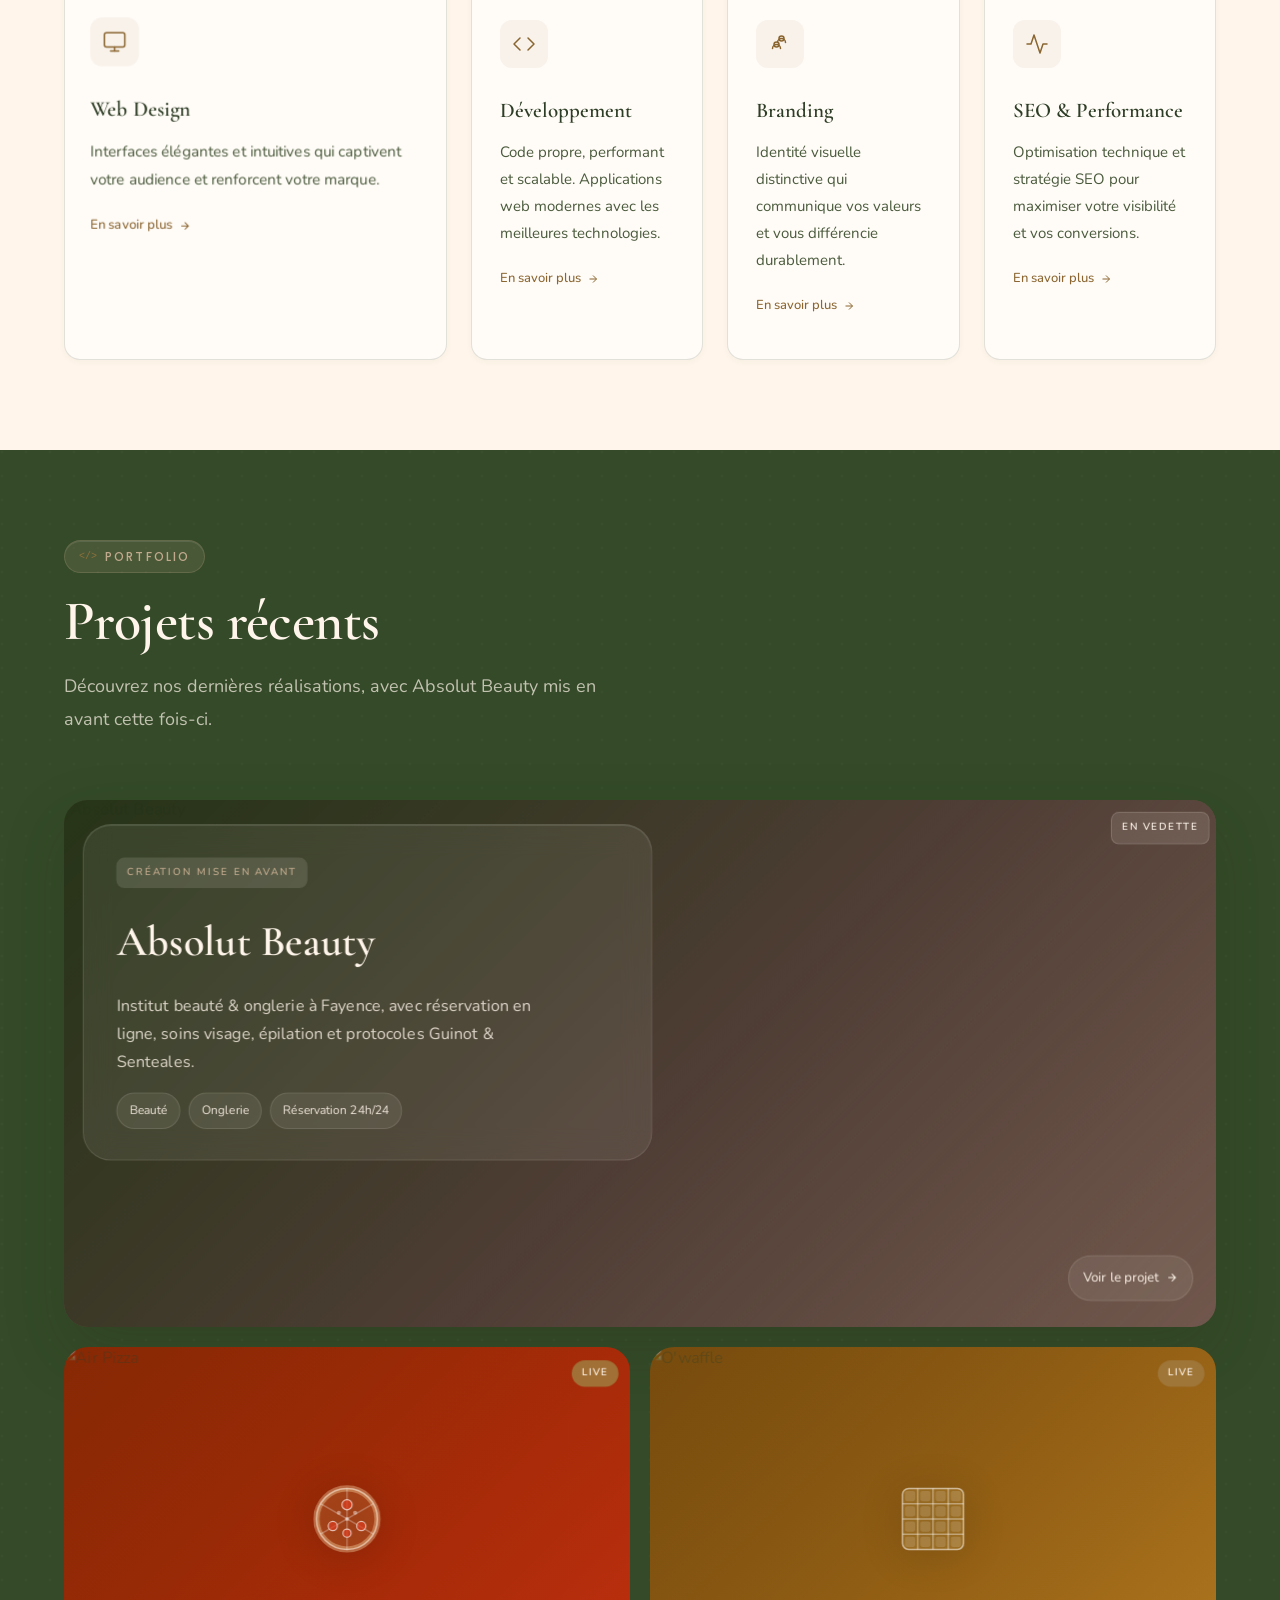
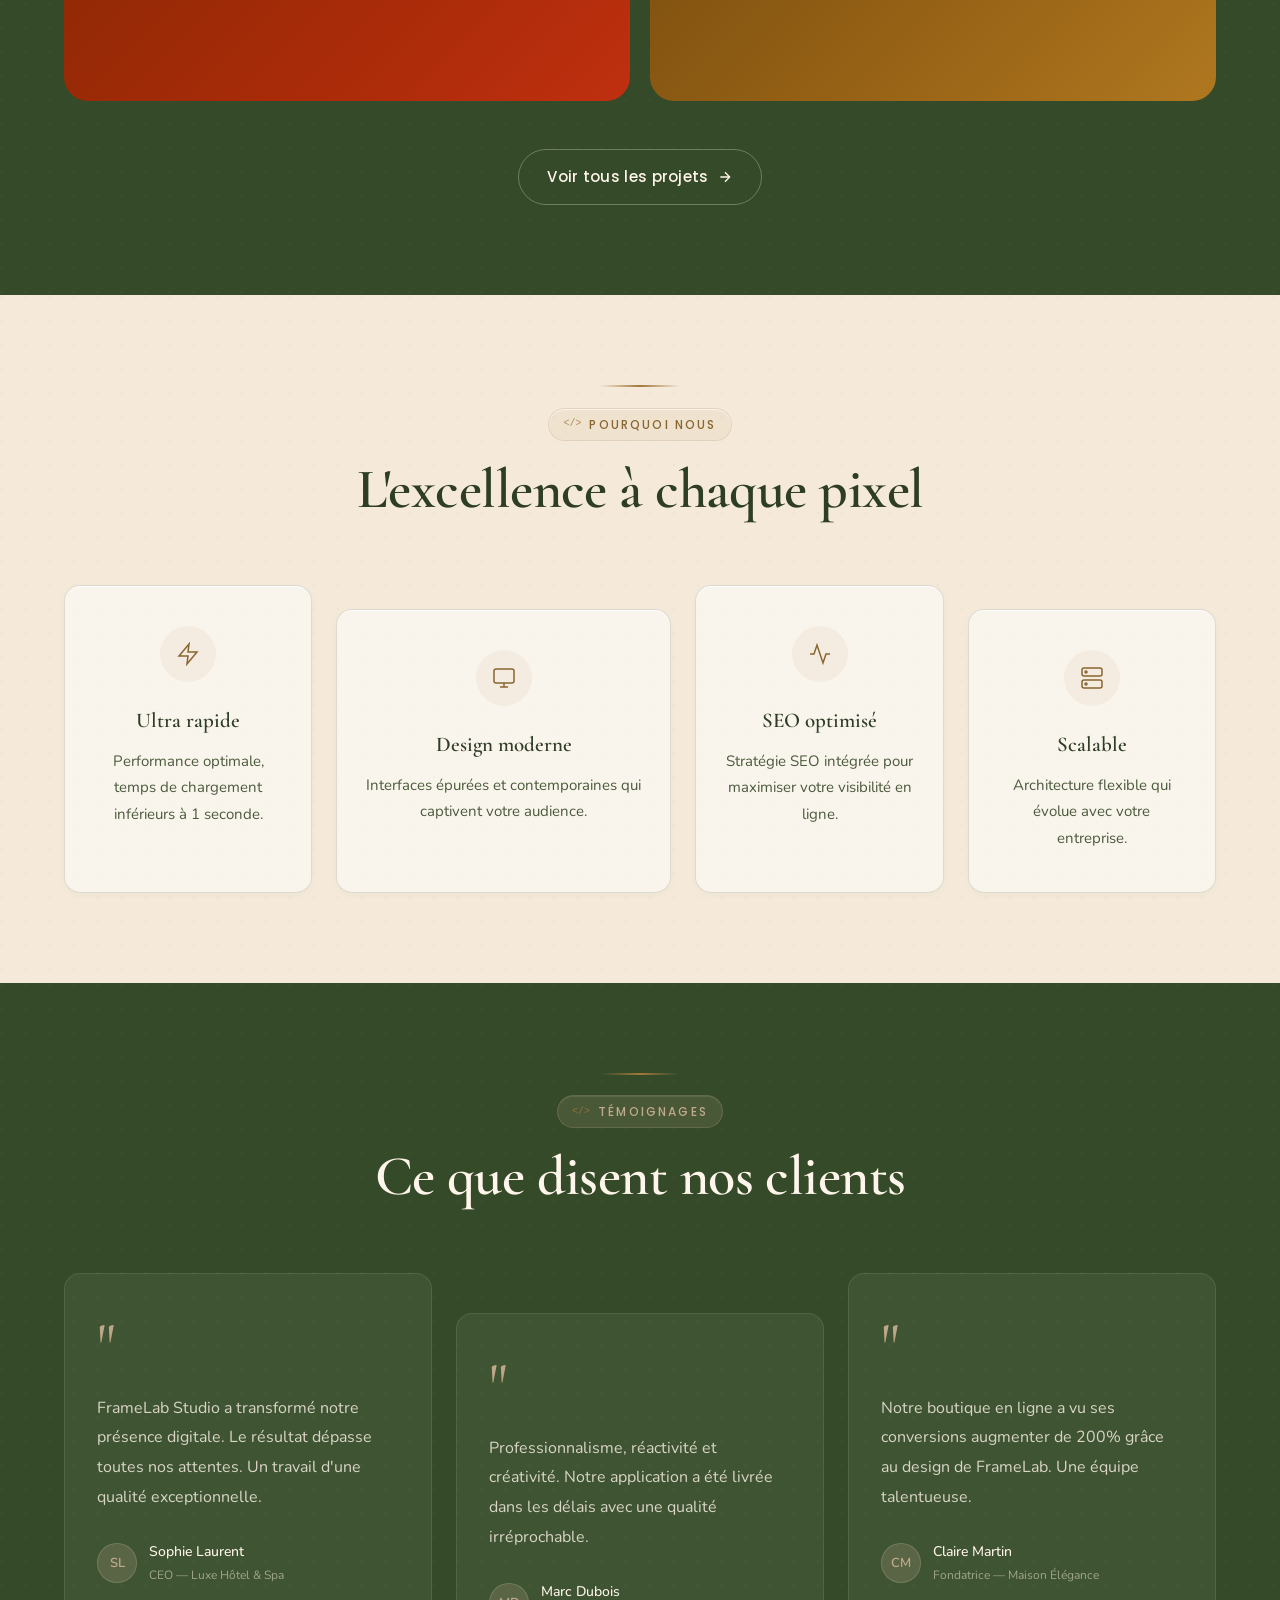
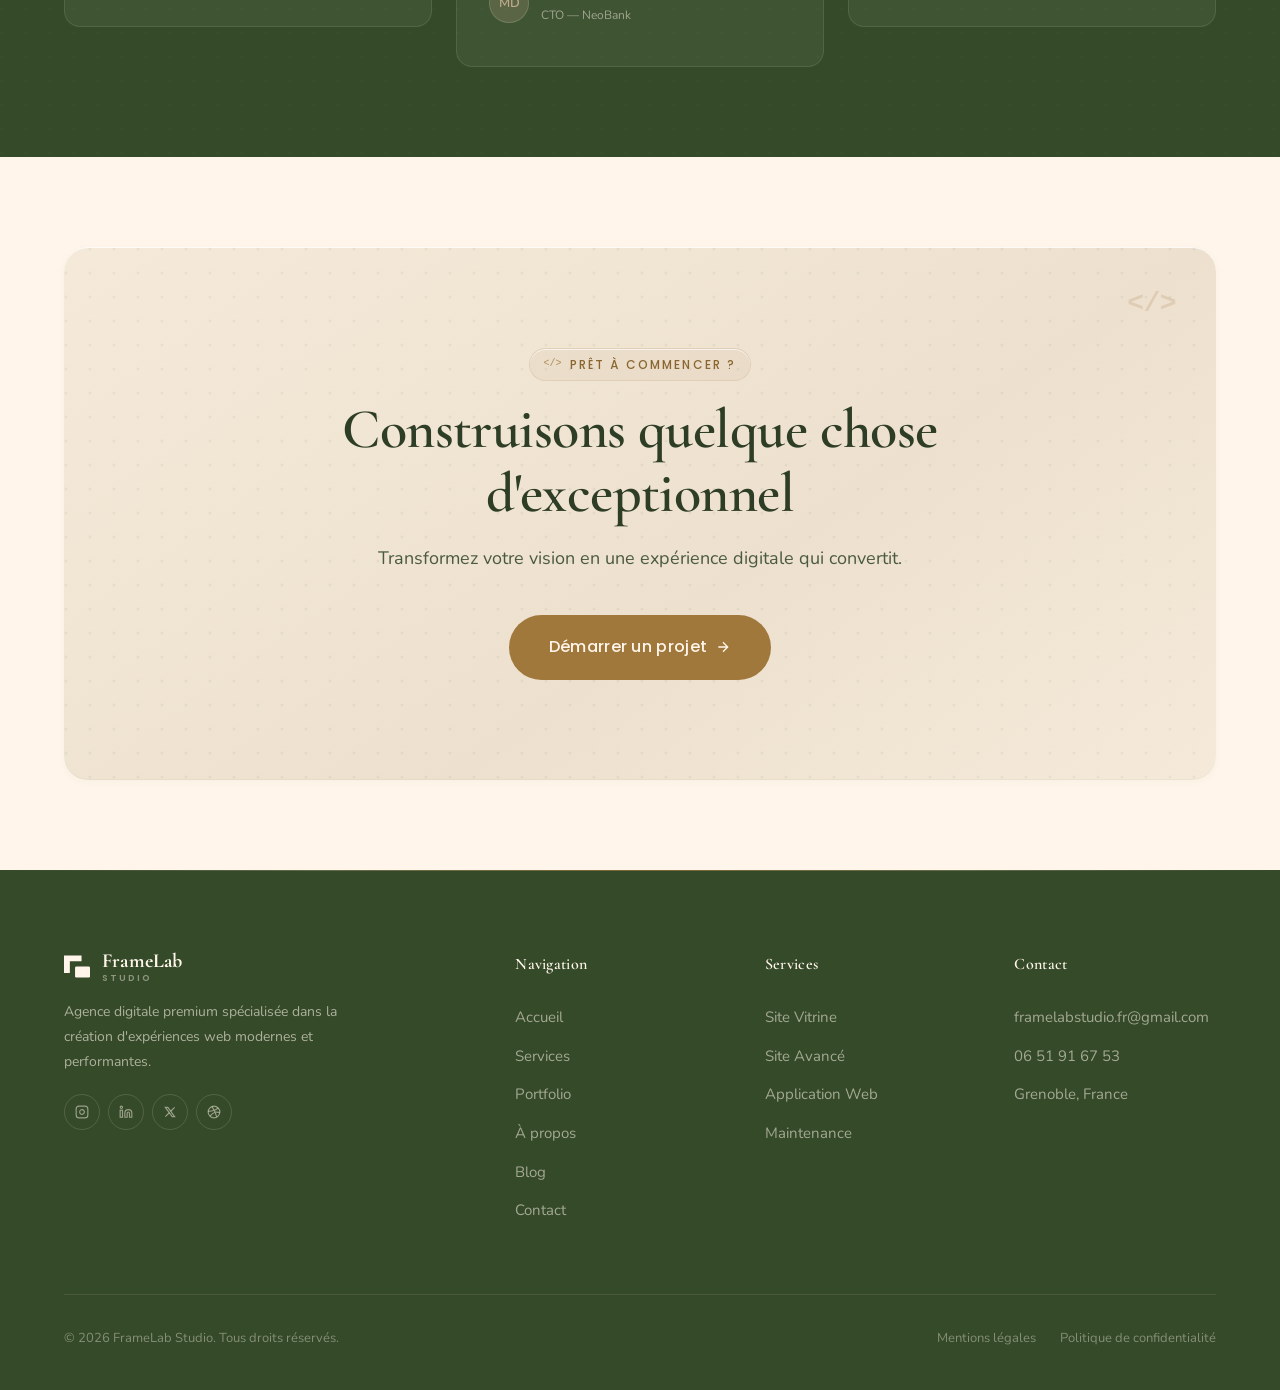
==== commit 9b75310f: "feat: highlight Absolut Beauty in portfolio" ====
--- a/index.html
+++ b/index.html
@@ -303,11 +303,31 @@
       <div class="section-header reveal">
         <span class="overline">Portfolio</span>
         <h2 class="section-title">Projets récents</h2>
-        <p class="section-desc">Découvrez nos dernières réalisations et l'impact créé pour nos clients.</p>
+        <p class="section-desc">Découvrez nos dernières réalisations, avec Absolut Beauty mis en avant cette fois-ci.</p>
       </div>
 
       <div class="portfolio-grid">
-        <div class="portfolio-item reveal stagger-1" data-project="air-pizza" data-tilt role="button" tabindex="0" aria-label="Voir le projet Air Pizza">
+        <div class="portfolio-item featured reveal stagger-1" data-project="absolut-beauty" data-tilt role="button" tabindex="0" aria-label="Voir le projet Absolut Beauty">
+          <span class="portfolio-label">En vedette</span>
+          <div class="portfolio-visual" style="background: linear-gradient(135deg, #b08c7a, #70524a);">
+            <img src="https://laghrouy.github.io/Absolut_Beauty/images/page-principale.webp" alt="Absolut Beauty" loading="lazy" style="position:absolute;inset:0;width:100%;height:100%;object-fit:cover;opacity:0.9;">
+            <div style="position:absolute;inset:0;background:linear-gradient(135deg,rgba(36,51,22,0.82),rgba(93,68,58,0.56),rgba(193,169,141,0.18));z-index:1;pointer-events:none;"></div>
+          </div>
+          <div class="portfolio-overlay">
+            <div class="portfolio-featured-copy">
+              <span class="portfolio-featured-kicker">Création mise en avant</span>
+              <h3>Absolut Beauty</h3>
+              <p>Institut beauté & onglerie à Fayence, avec réservation en ligne, soins visage, épilation et protocoles Guinot & Senteales.</p>
+              <div class="portfolio-featured-tags">
+                <span>Beauté</span>
+                <span>Onglerie</span>
+                <span>Réservation 24h/24</span>
+              </div>
+            </div>
+            <span class="portfolio-link">Voir le projet <svg width="12" height="12" viewBox="0 0 24 24" fill="none" stroke="currentColor" stroke-width="2"><path d="M5 12h14M12 5l7 7-7 7"/></svg></span>
+          </div>
+        </div>
+        <div class="portfolio-item reveal stagger-2" data-project="air-pizza" data-tilt role="button" tabindex="0" aria-label="Voir le projet Air Pizza">
           <span style="position:absolute;top:16px;right:16px;z-index:2;background:rgba(160,120,60,0.9);color:#fff5ea;font-size:10px;font-weight:600;letter-spacing:0.1em;padding:4px 10px;border-radius:100px;">LIVE</span>
           <div class="portfolio-visual" style="background: linear-gradient(135deg, #8b2500, #c03010);">
             <img src="https://tb-static.uber.com/prod/image-proc/processed_images/a9b7668ec8c55536d63bf005d1e02256/0e8f477e8f858732b95bd74b5e07a538.jpeg" alt="Air Pizza" loading="lazy" style="position:absolute;inset:0;width:100%;height:100%;object-fit:cover;opacity:0.78;">
@@ -335,7 +355,7 @@
             <span class="portfolio-link">Voir le projet <svg width="12" height="12" viewBox="0 0 24 24" fill="none" stroke="currentColor" stroke-width="2"><path d="M5 12h14M12 5l7 7-7 7"/></svg></span>
           </div>
         </div>
-        <div class="portfolio-item reveal stagger-2" data-project="owaffle" data-tilt role="button" tabindex="0" aria-label="Voir le projet O'waffle">
+        <div class="portfolio-item reveal stagger-3" data-project="owaffle" data-tilt role="button" tabindex="0" aria-label="Voir le projet O'waffle">
           <span style="position:absolute;top:16px;right:16px;z-index:2;background:rgba(160,120,60,0.9);color:#fff5ea;font-size:10px;font-weight:600;letter-spacing:0.1em;padding:4px 10px;border-radius:100px;">LIVE</span>
           <div class="portfolio-visual" style="background: linear-gradient(135deg, #7a4a0a, #b07820);">
             <img src="https://rs-menus-api.roocdn.com/images/66e1e897-a5dc-4934-9b47-82d196e993bf/image.jpeg?width=1200&height=630&fit=crop" alt="O'waffle" loading="lazy" style="position:absolute;inset:0;width:100%;height:100%;object-fit:cover;opacity:0.78;">
--- a/css/style.css
+++ b/css/style.css
@@ -430,6 +430,15 @@
   cursor: pointer; transition: transform 0.5s var(--ease), box-shadow 0.5s var(--ease);
 }
 .portfolio-item:hover { transform: scale(1.02); box-shadow: 0 20px 48px rgba(78, 95, 67, 0.15); }
+.portfolio-item.featured {
+  grid-column: 1 / -1;
+  aspect-ratio: 21 / 9.6;
+  box-shadow: 0 24px 60px rgba(36, 51, 22, 0.22);
+}
+.portfolio-item.featured:hover {
+  transform: scale(1.015);
+  box-shadow: 0 28px 72px rgba(36, 51, 22, 0.28);
+}
 .portfolio-visual {
   width: 100%; height: 100%; display: flex; align-items: center;
   justify-content: center; transition: transform 0.6s var(--ease);
@@ -442,6 +451,64 @@
   padding: 32px; opacity: 0; transition: opacity 0.5s var(--ease);
 }
 .portfolio-item:hover .portfolio-overlay { opacity: 1; }
+.portfolio-item.featured .portfolio-overlay {
+  opacity: 1;
+  justify-content: space-between;
+  align-items: flex-start;
+  gap: 18px;
+  padding: 28px;
+  background: linear-gradient(135deg, rgba(36, 51, 22, 0.88) 0%, rgba(59, 48, 41, 0.64) 55%, rgba(59, 48, 41, 0.18) 100%);
+}
+.portfolio-featured-copy {
+  width: min(100%, 560px);
+  max-width: 560px;
+  padding: 30px 32px;
+  border-radius: 28px;
+  background: rgba(255, 245, 234, 0.08);
+  border: 1px solid rgba(255, 245, 234, 0.12);
+  backdrop-filter: blur(14px);
+  -webkit-backdrop-filter: blur(14px);
+  box-shadow: inset 0 1px 0 rgba(255, 255, 255, 0.1);
+}
+.portfolio-featured-kicker {
+  display: inline-flex; align-items: center; gap: 6px;
+  margin-bottom: 16px; padding: 6px 10px;
+  background: rgba(255, 245, 234, 0.12); border-radius: 8px;
+  font-size: 10px; font-weight: 600; letter-spacing: 0.18em;
+  text-transform: uppercase; color: var(--tan);
+}
+.portfolio-item.featured .portfolio-overlay h3 {
+  font-size: clamp(28px, 3.5vw, 42px);
+  margin-bottom: 12px;
+}
+.portfolio-item.featured .portfolio-overlay p {
+  font-size: 16px;
+  color: rgba(255, 245, 234, 0.82);
+  line-height: 1.72;
+  max-width: 44ch;
+}
+.portfolio-featured-tags {
+  display: flex; flex-wrap: wrap; gap: 8px;
+  margin-top: 16px;
+}
+.portfolio-featured-tags span {
+  padding: 6px 12px;
+  border-radius: 999px;
+  border: 1px solid rgba(255, 245, 234, 0.12);
+  background: rgba(255, 245, 234, 0.08);
+  color: rgba(255, 245, 234, 0.9);
+  font-size: 12px;
+}
+.portfolio-label {
+  position: absolute; top: 16px; right: 16px; z-index: 3;
+  padding: 6px 10px; border-radius: 8px;
+  background: rgba(255, 245, 234, 0.12);
+  border: 1px solid rgba(255, 245, 234, 0.16);
+  color: var(--text-light);
+  font-size: 10px; font-weight: 600; letter-spacing: 0.14em; text-transform: uppercase;
+  backdrop-filter: blur(12px);
+  -webkit-backdrop-filter: blur(12px);
+}
 .portfolio-overlay h3 {
   font-family: var(--font-heading); font-size: 22px; font-weight: 600;
   margin-bottom: 4px; color: var(--text-light);
@@ -453,8 +520,23 @@
   transition: gap 0.3s var(--ease);
 }
 .portfolio-link:hover { gap: 10px; }
+.portfolio-item.featured .portfolio-link {
+  margin-top: 0;
+  padding: 10px 14px;
+  border-radius: 999px;
+  background: rgba(255, 245, 234, 0.08);
+  border: 1px solid rgba(255, 245, 234, 0.12);
+  align-self: flex-end;
+  margin: 4px 4px 2px 0;
+}
+.portfolio-item.featured .portfolio-link svg {
+  transition: transform 0.3s var(--ease);
+}
+.portfolio-item.featured:hover .portfolio-link svg {
+  transform: translateX(3px);
+}
 .portfolio-full-grid { display: grid; grid-template-columns: repeat(2, 1fr); gap: 20px; margin-top: 48px; }
-.portfolio-full-grid .portfolio-item:nth-child(3) { grid-column: 1 / -1; aspect-ratio: 21 / 9; }
+.portfolio-full-grid .portfolio-item.featured { grid-column: 1 / -1; aspect-ratio: 21 / 9.6; }
 
 /* ================================
    WHY / ABOUT CARDS
@@ -1009,7 +1091,31 @@
   .testimonials-grid, .values-grid, .portfolio-grid, .portfolio-full-grid,
   .blog-grid { grid-template-columns: 1fr; }
 
-  .portfolio-full-grid .portfolio-item:nth-child(3) { grid-column: 1; aspect-ratio: 16 / 10; }
+  .portfolio-full-grid .portfolio-item.featured {
+    width: calc(100% - 16px);
+    margin-inline: auto;
+    aspect-ratio: 16 / 11;
+    min-height: 360px;
+  }
+  .portfolio-item.featured .portfolio-overlay {
+    padding: 18px;
+    gap: 12px;
+    flex-direction: column;
+    align-items: flex-start;
+    justify-content: flex-end;
+  }
+  .portfolio-featured-copy {
+    width: 100%;
+    max-width: 100%;
+    min-width: 0;
+    padding: 20px 18px;
+    margin-top: 4px;
+  }
+  .portfolio-item.featured .portfolio-overlay p { max-width: none; font-size: 14px; }
+  .portfolio-item.featured .portfolio-link {
+    align-self: flex-start;
+    margin: 0;
+  }
   .stats-grid { grid-template-columns: repeat(2, 1fr); gap: 24px; }
   .hero-stats { flex-direction: column; gap: 20px; text-align: left; }
   .hero-actions { flex-direction: column; align-items: stretch; }
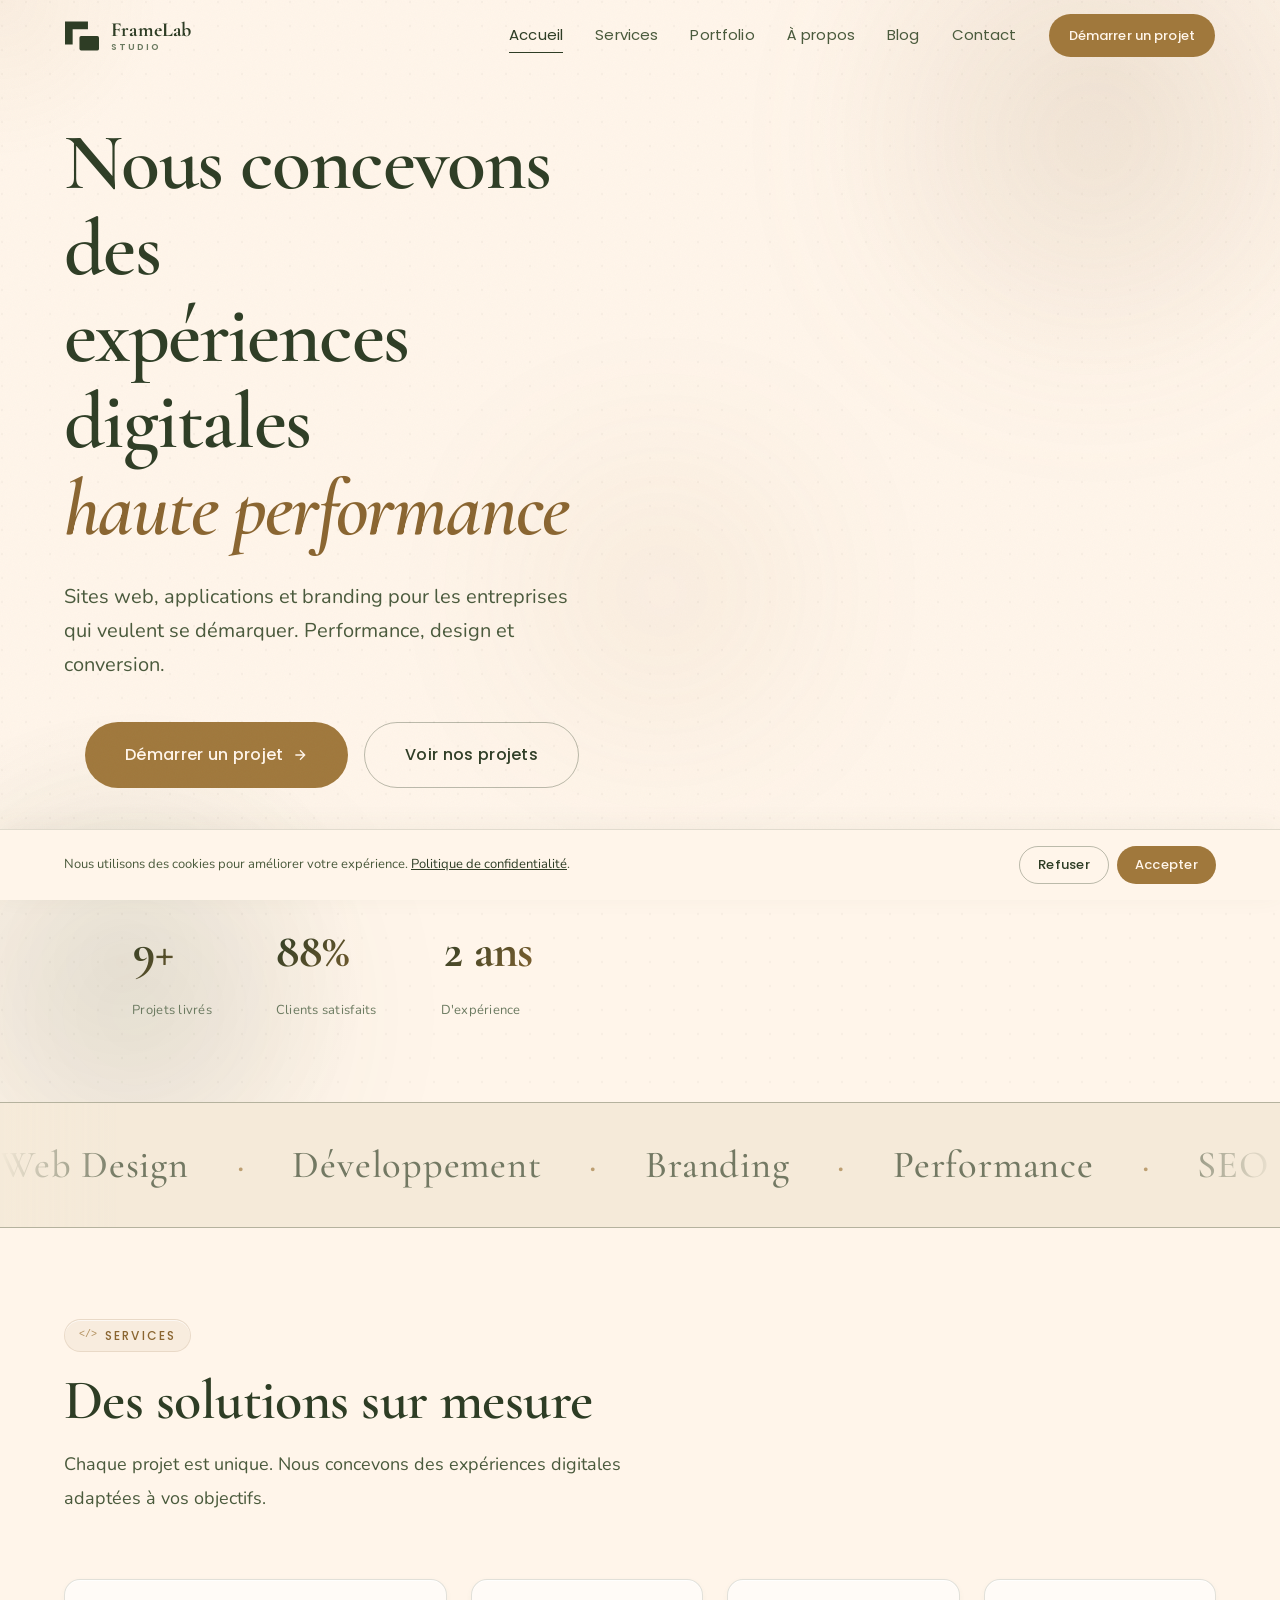
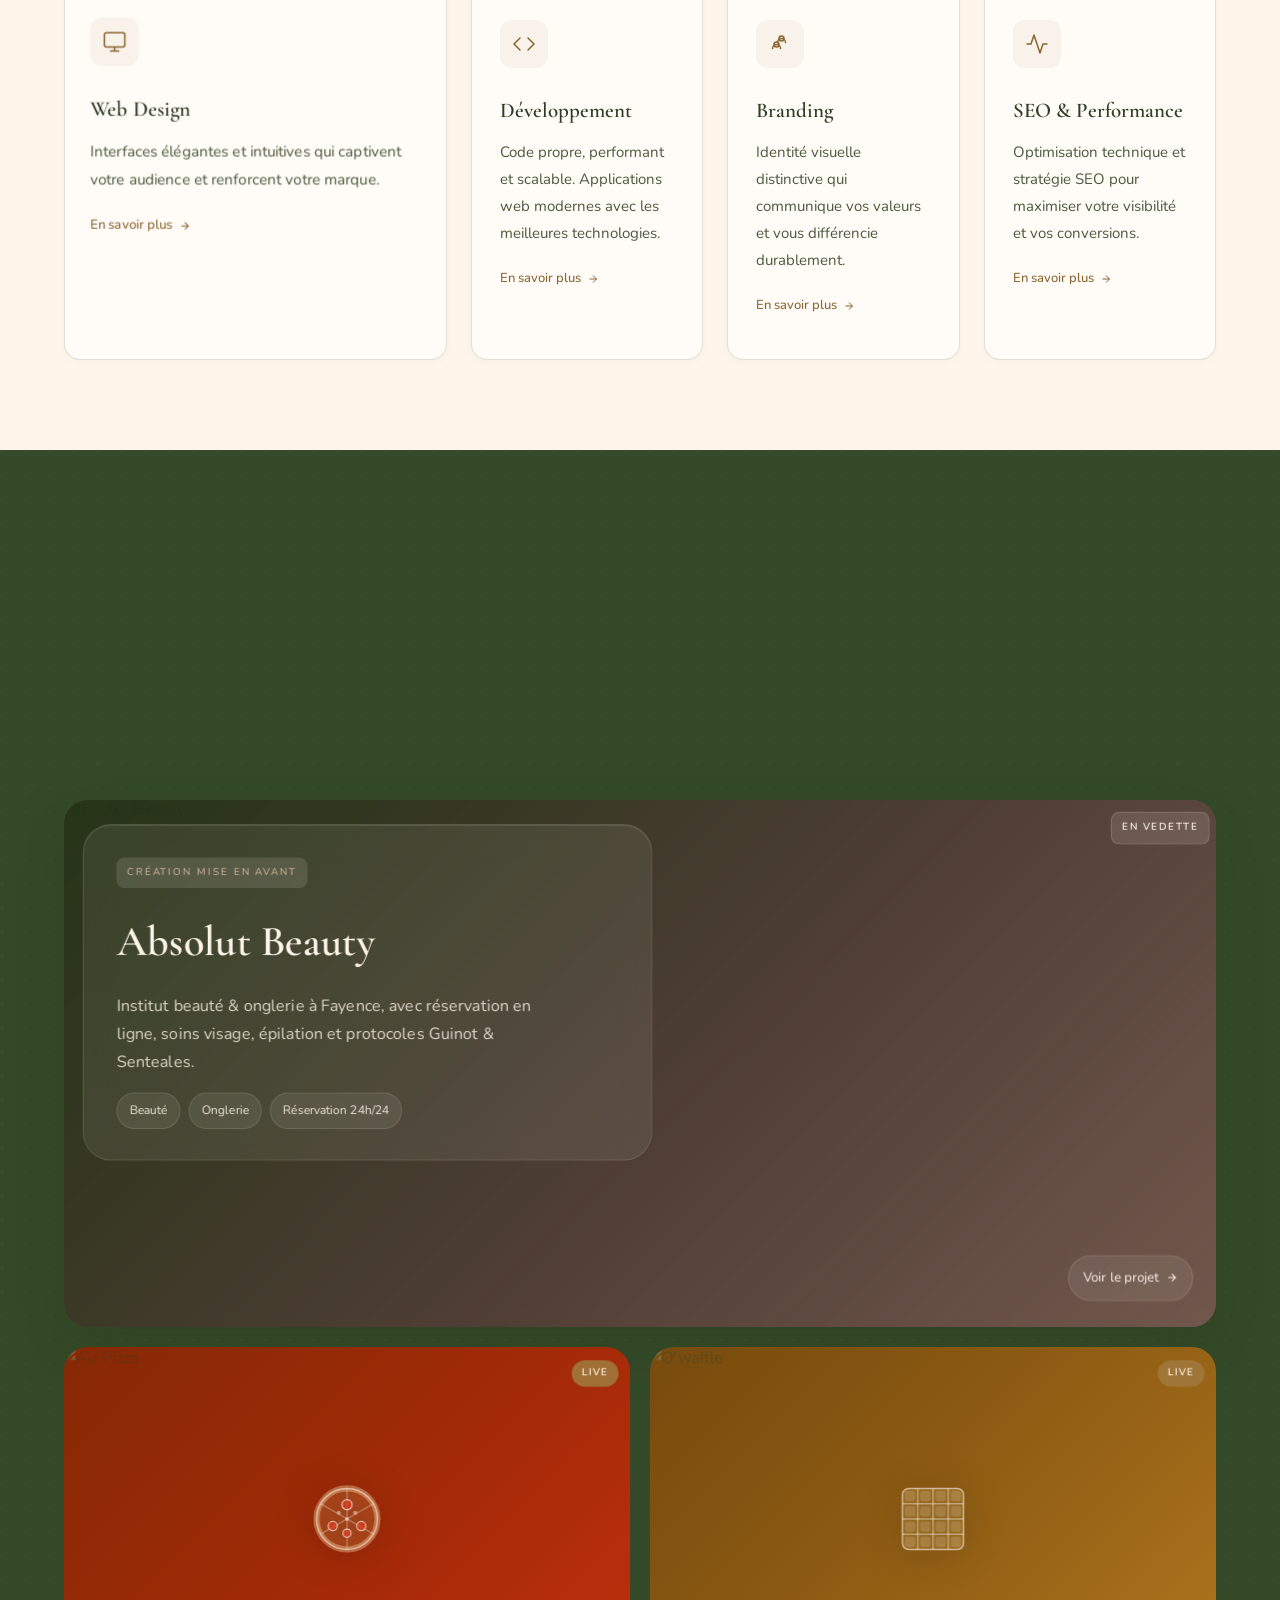
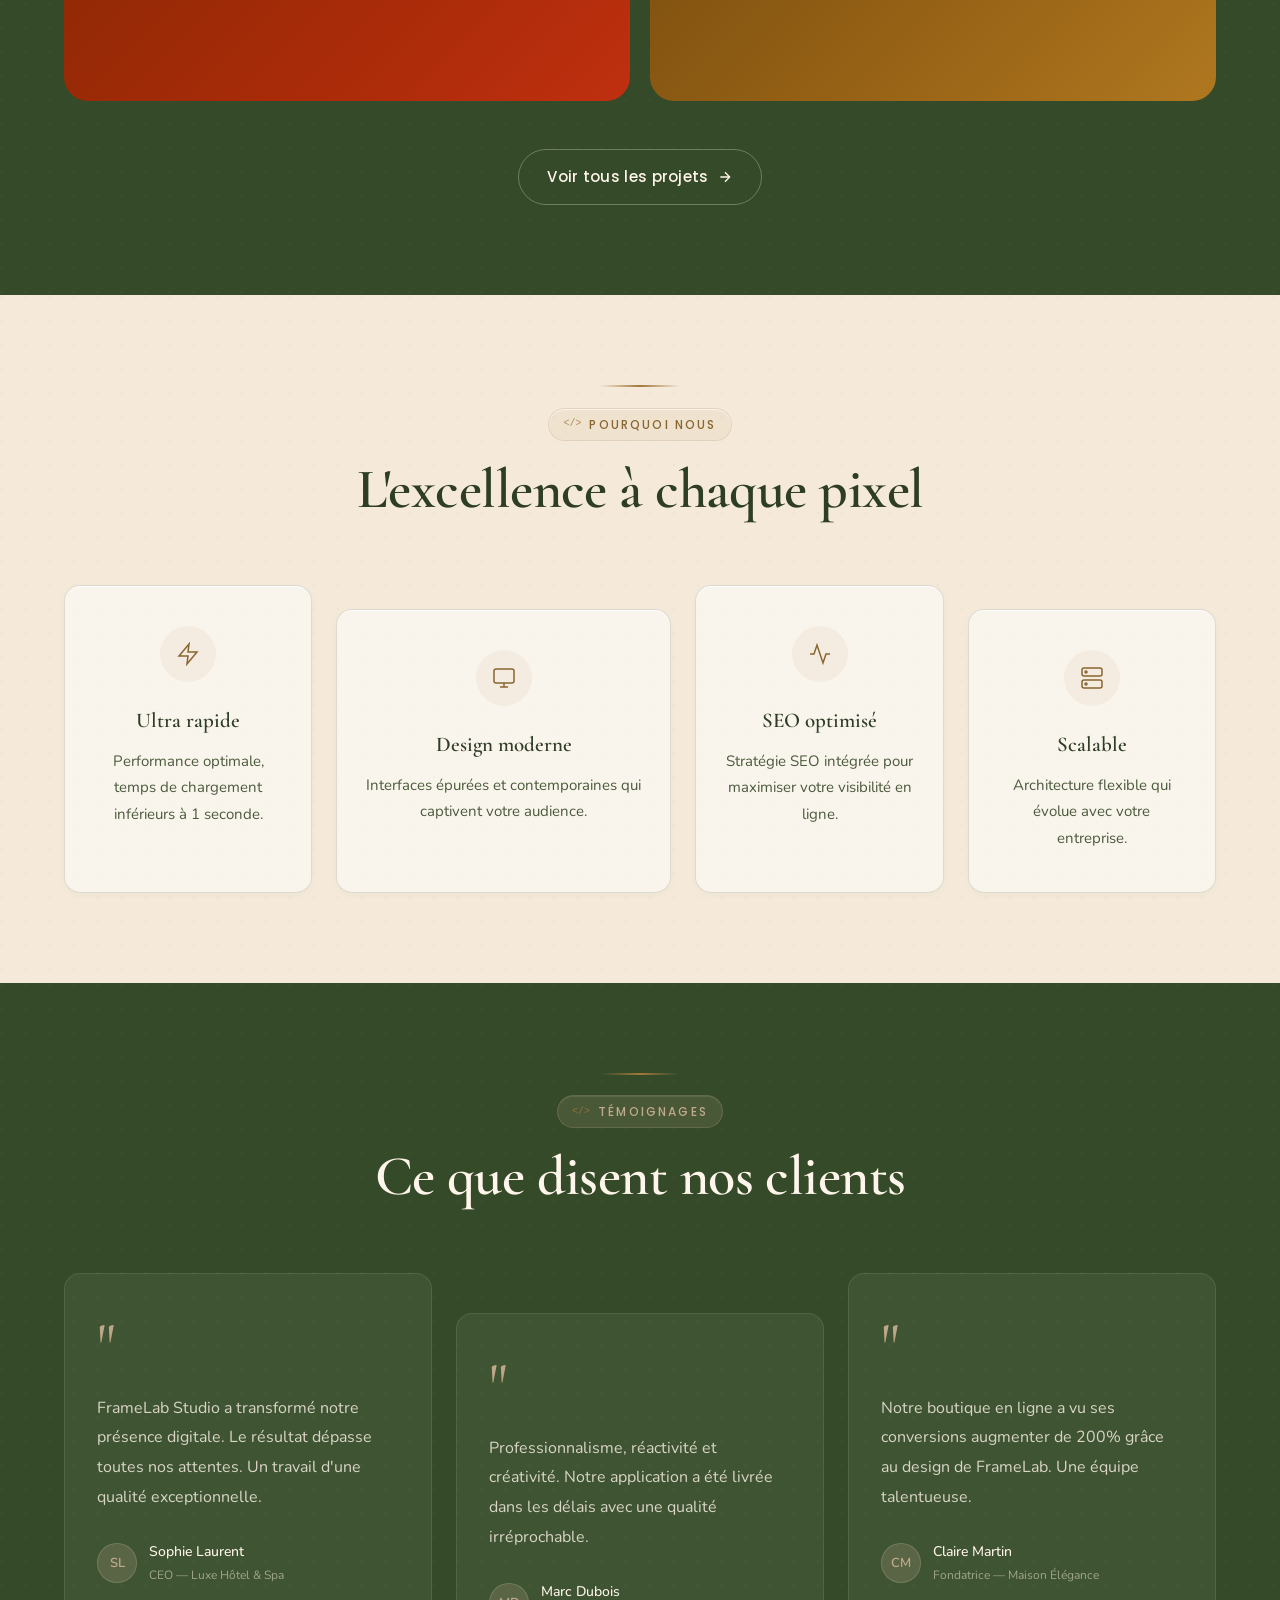
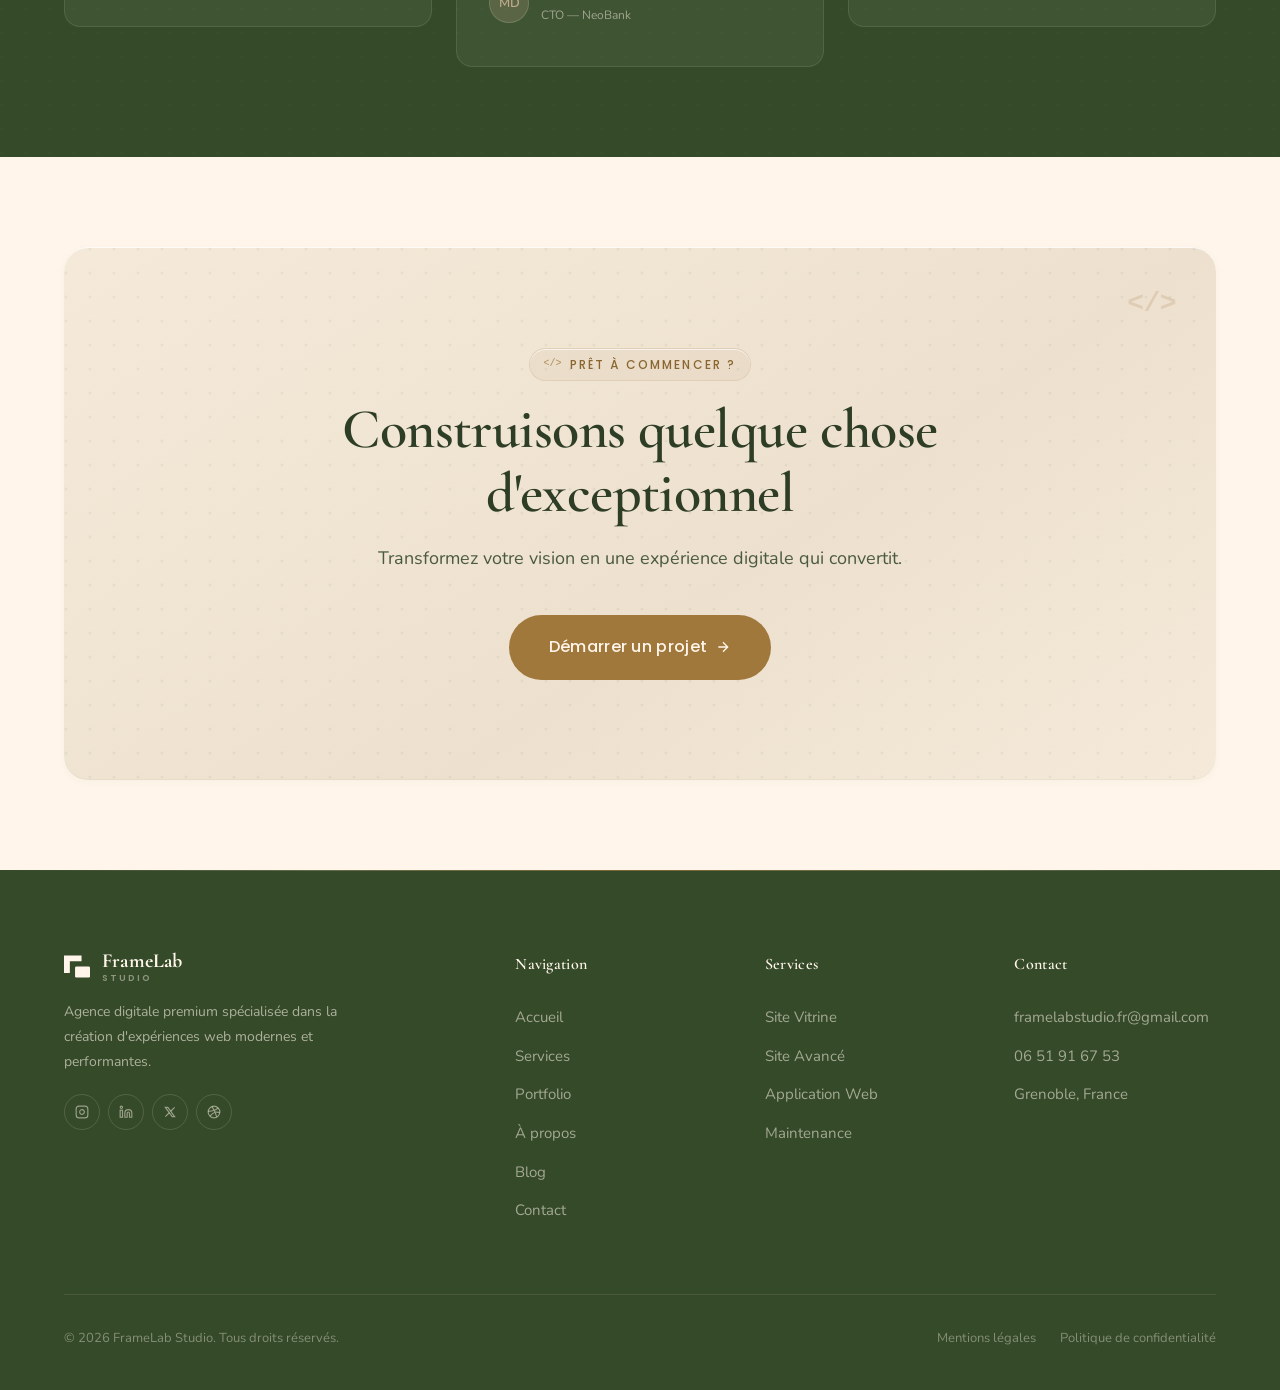
==== commit 98539c1e: "Merge 2f4ad5e12c0f1ad418d6cd64fa5c0f27789dd20f into 9b75310f5e9cae634acb5640ca505da129cb2e5d" ====
--- a/index.html
+++ b/index.html
@@ -126,6 +126,9 @@
   }
   </script>
   <script defer src="/_vercel/insights/script.js"></script>
+  <script>
+    window.si = window.si || function () { (window.siq = window.siq || []).push(arguments); };
+  </script>
   <script defer src="/_vercel/speed-insights/script.js"></script>
 </head>
 <body>
